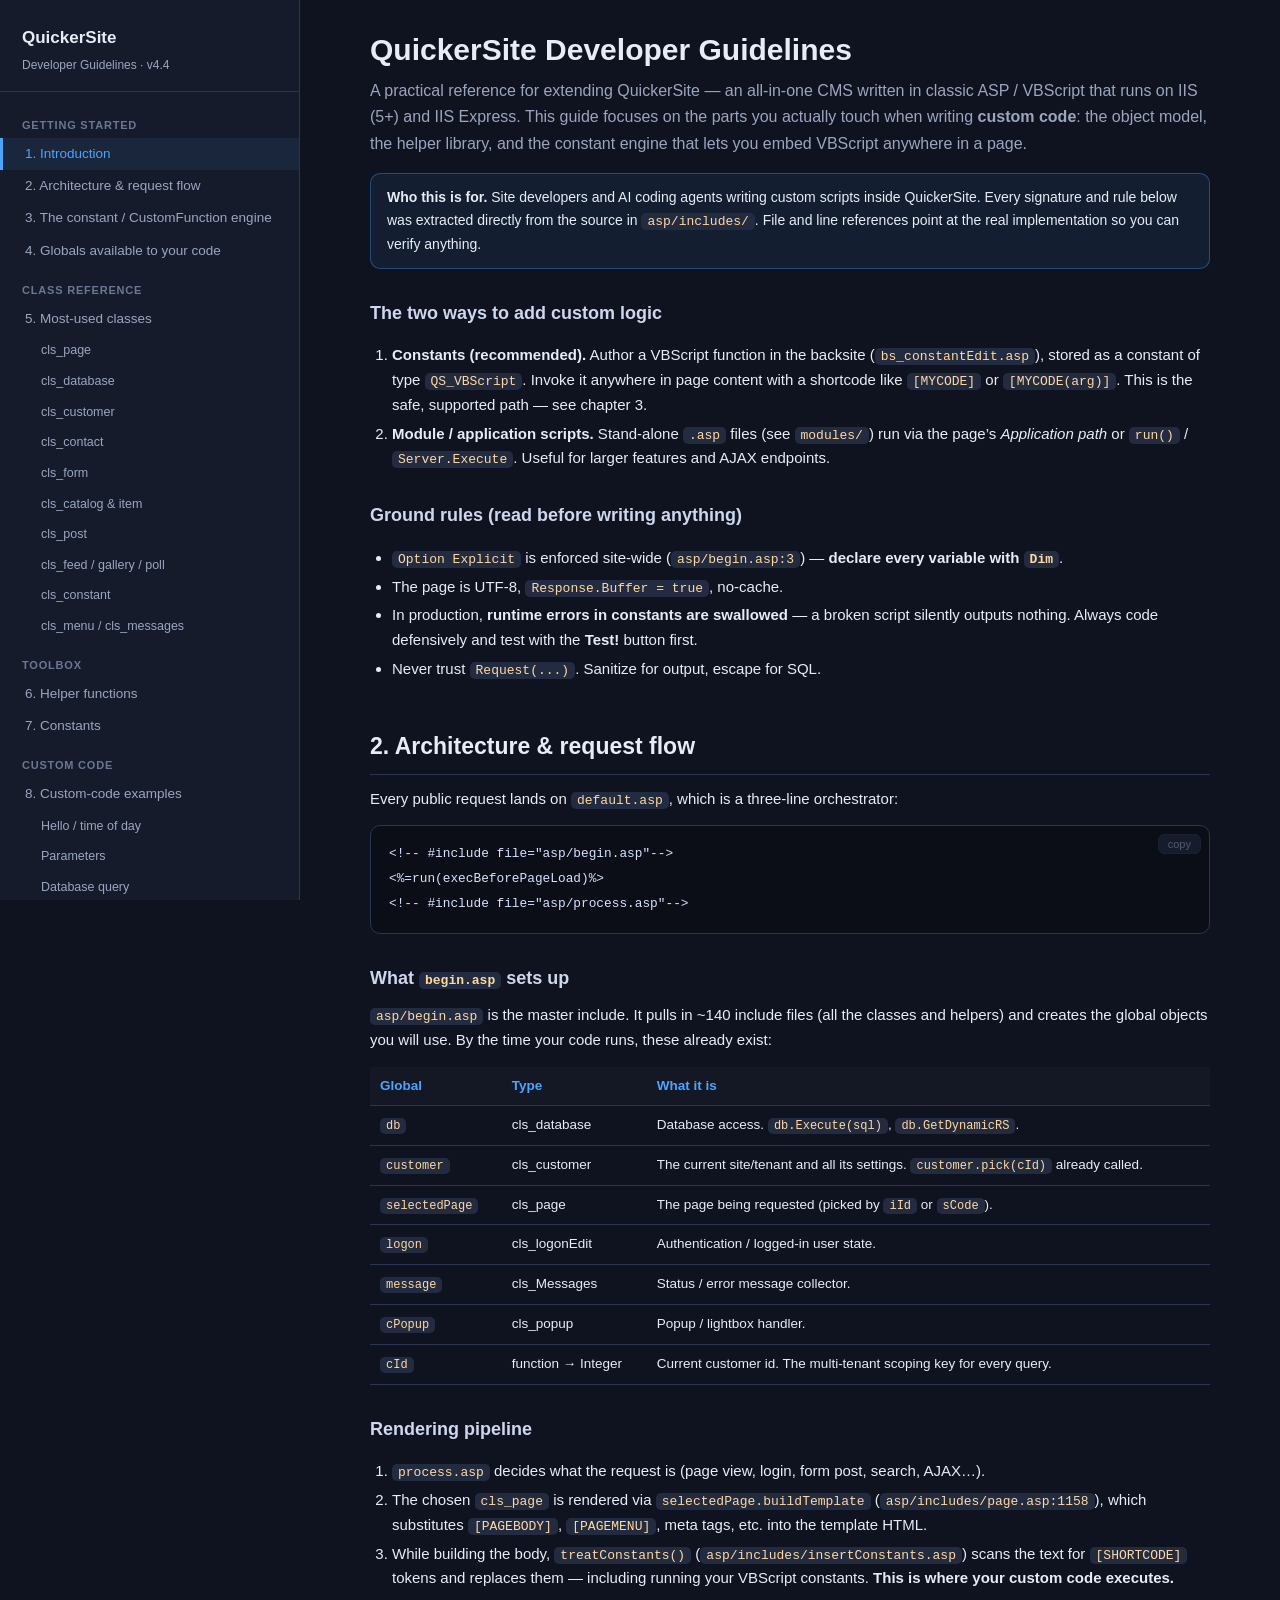
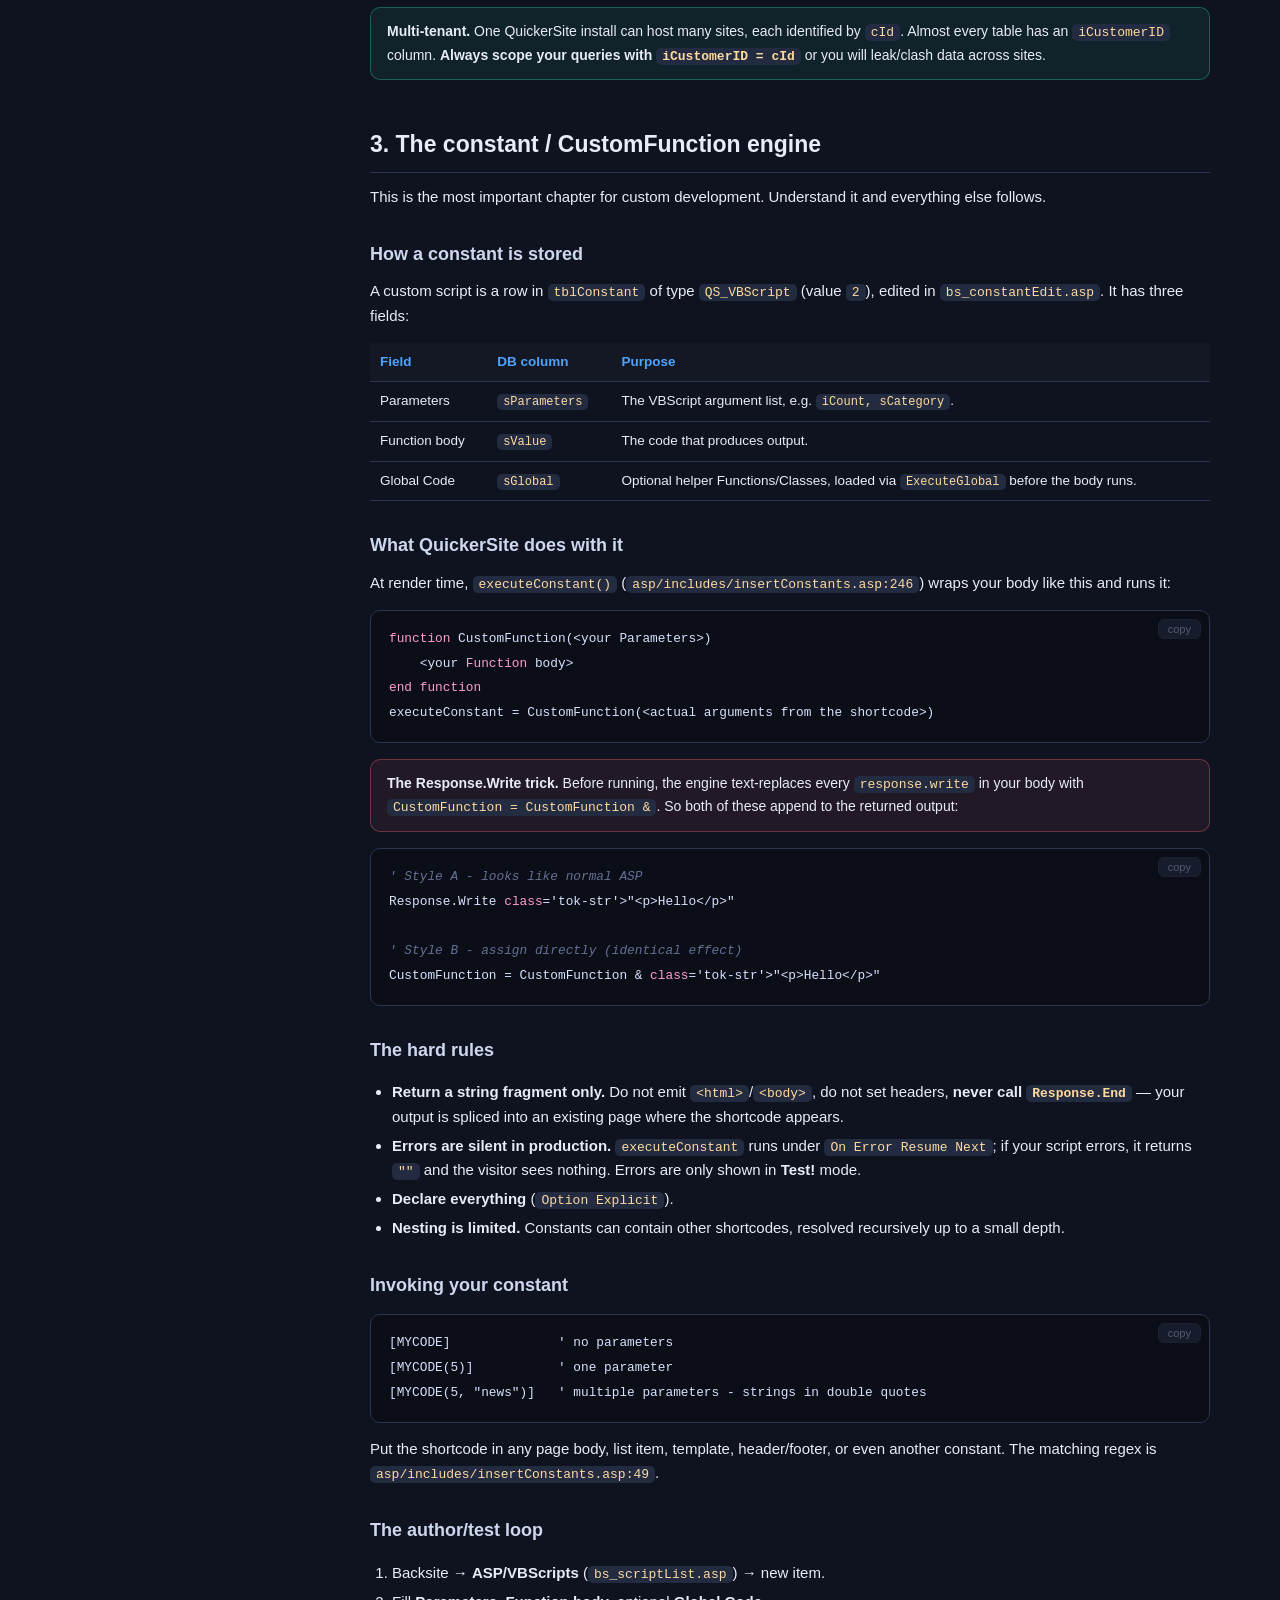
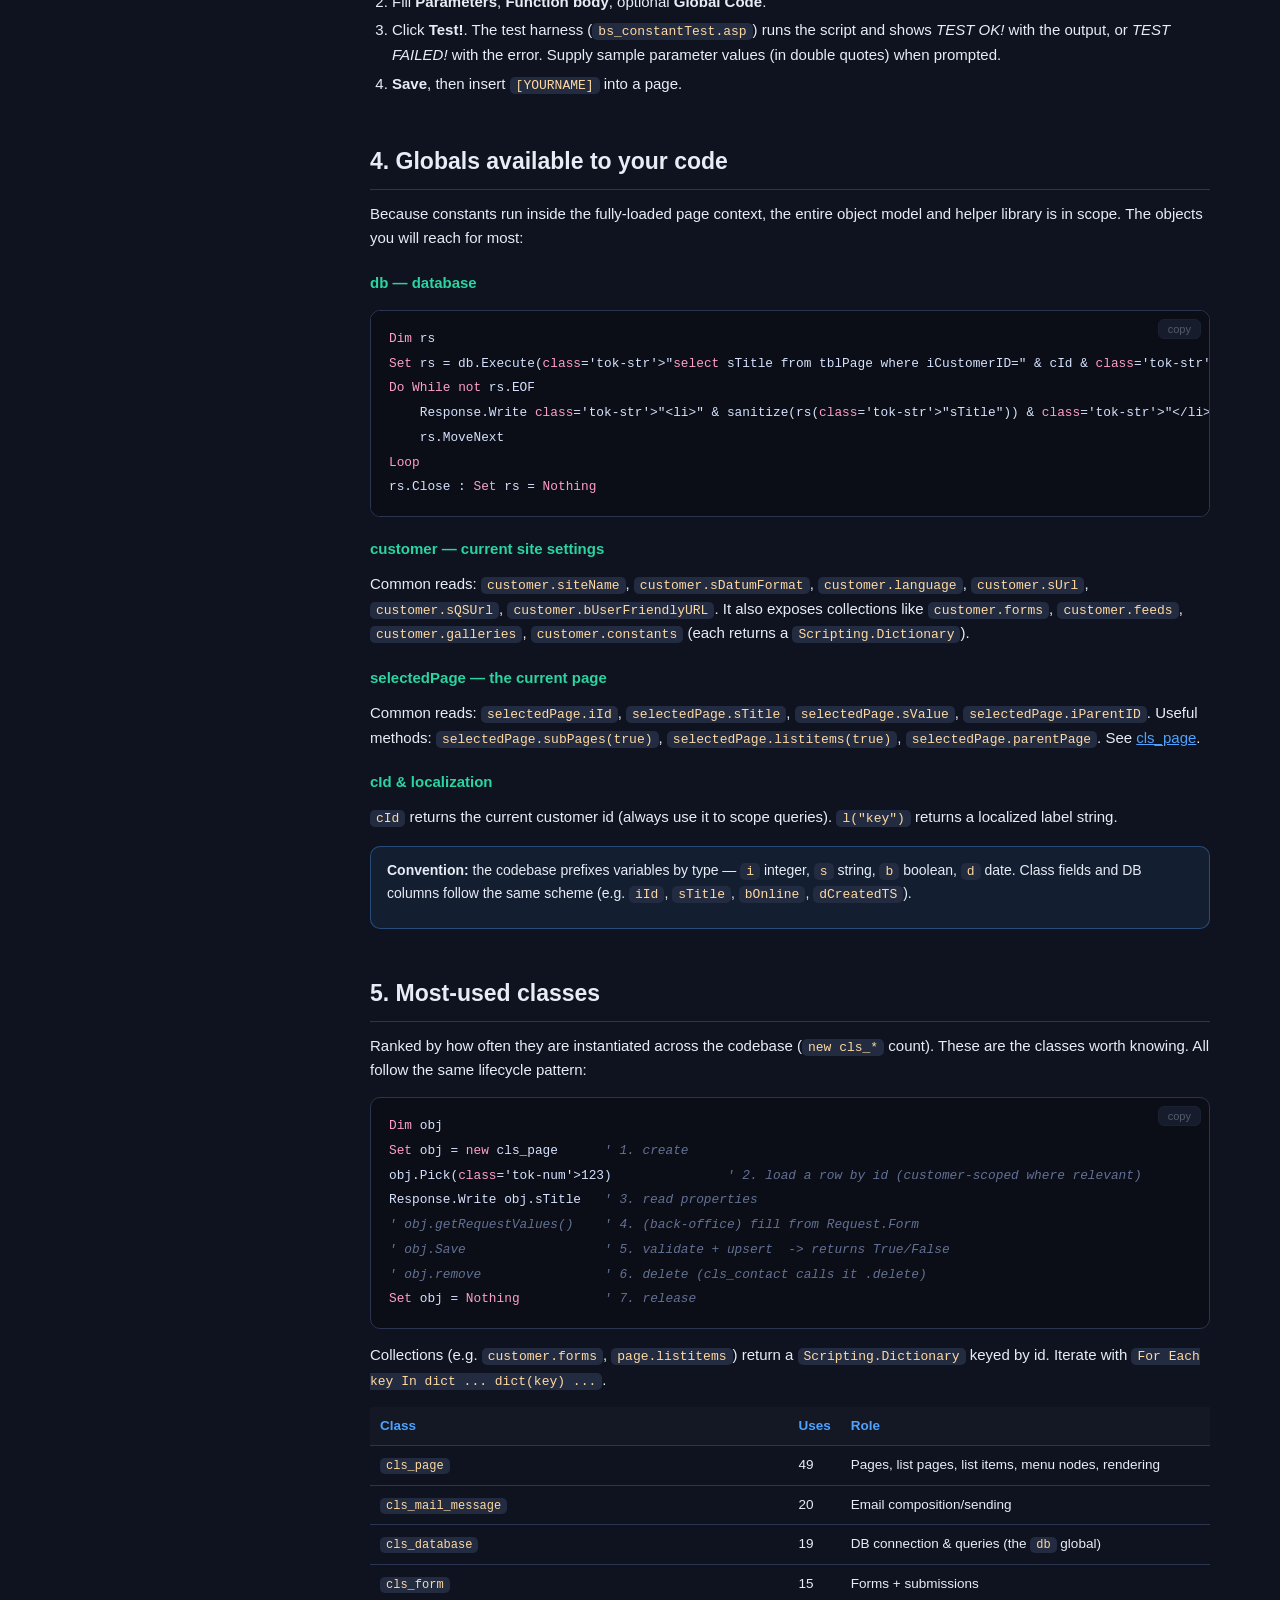
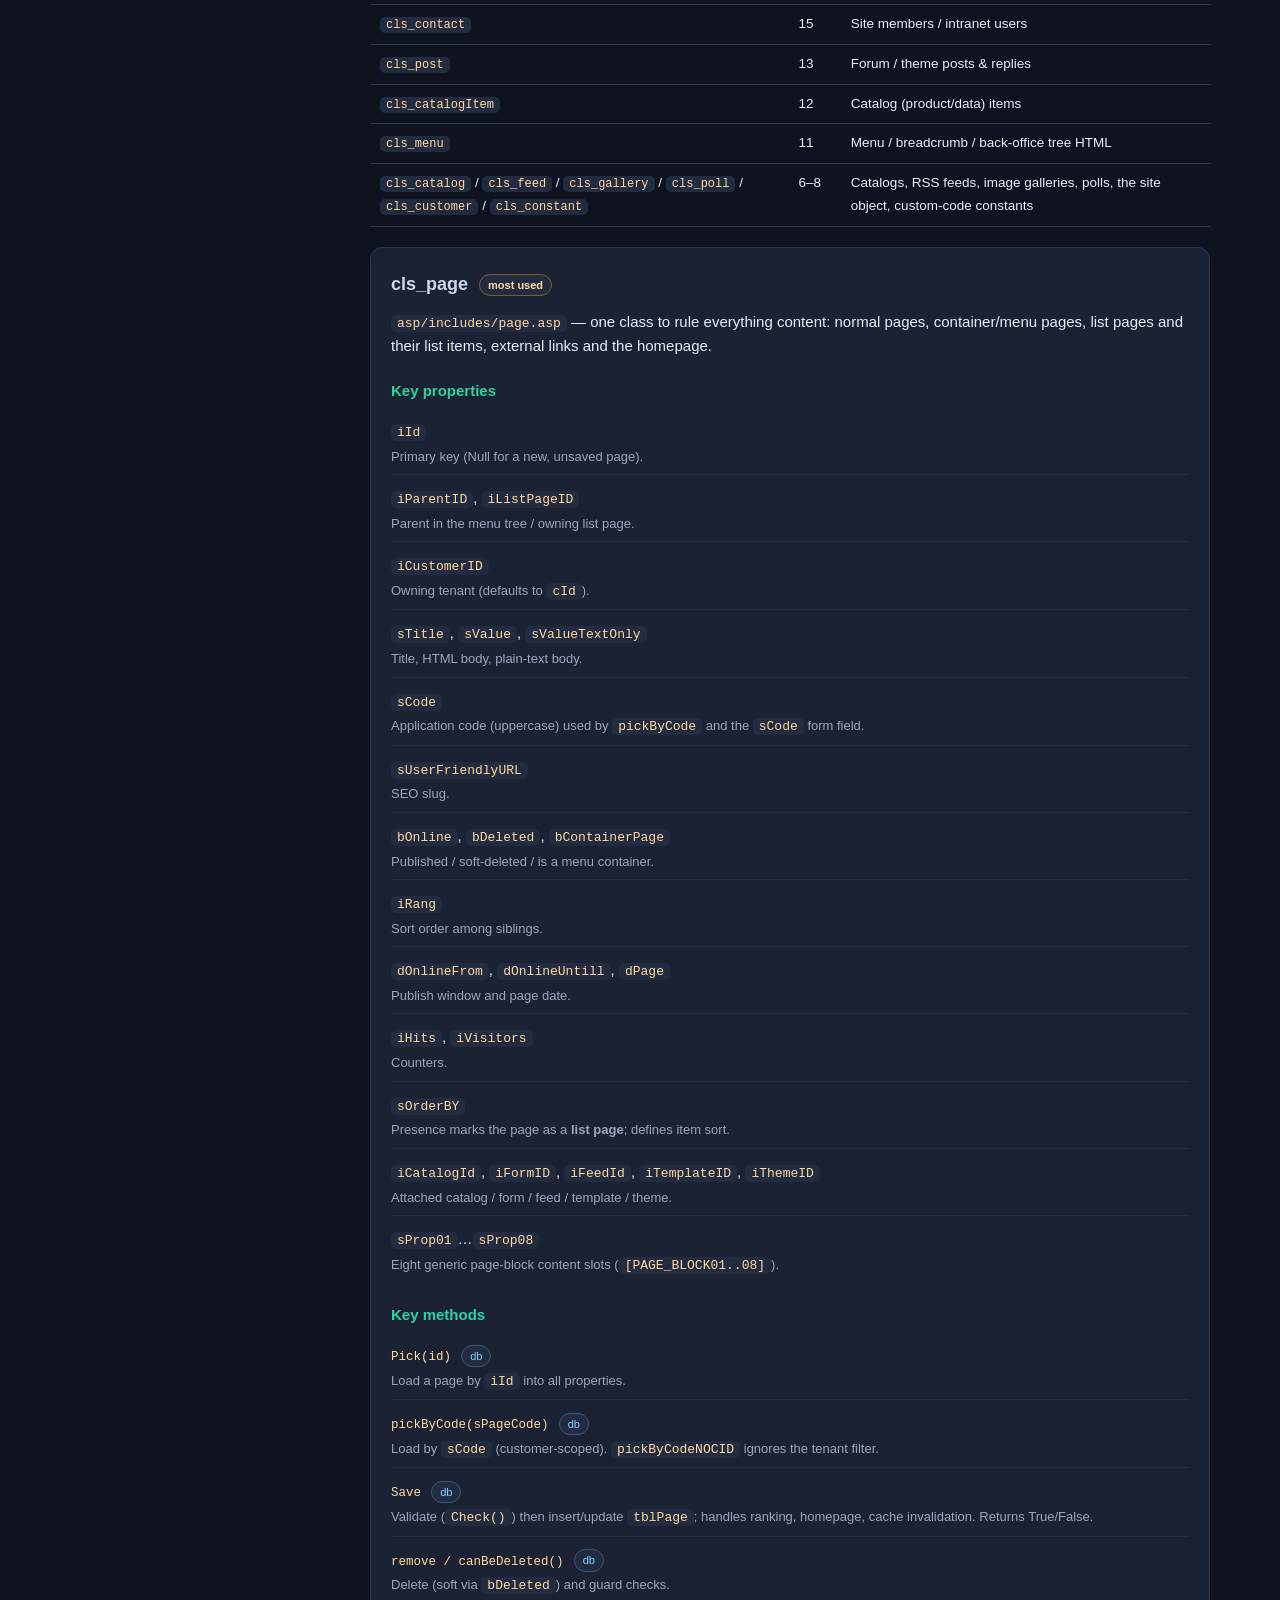
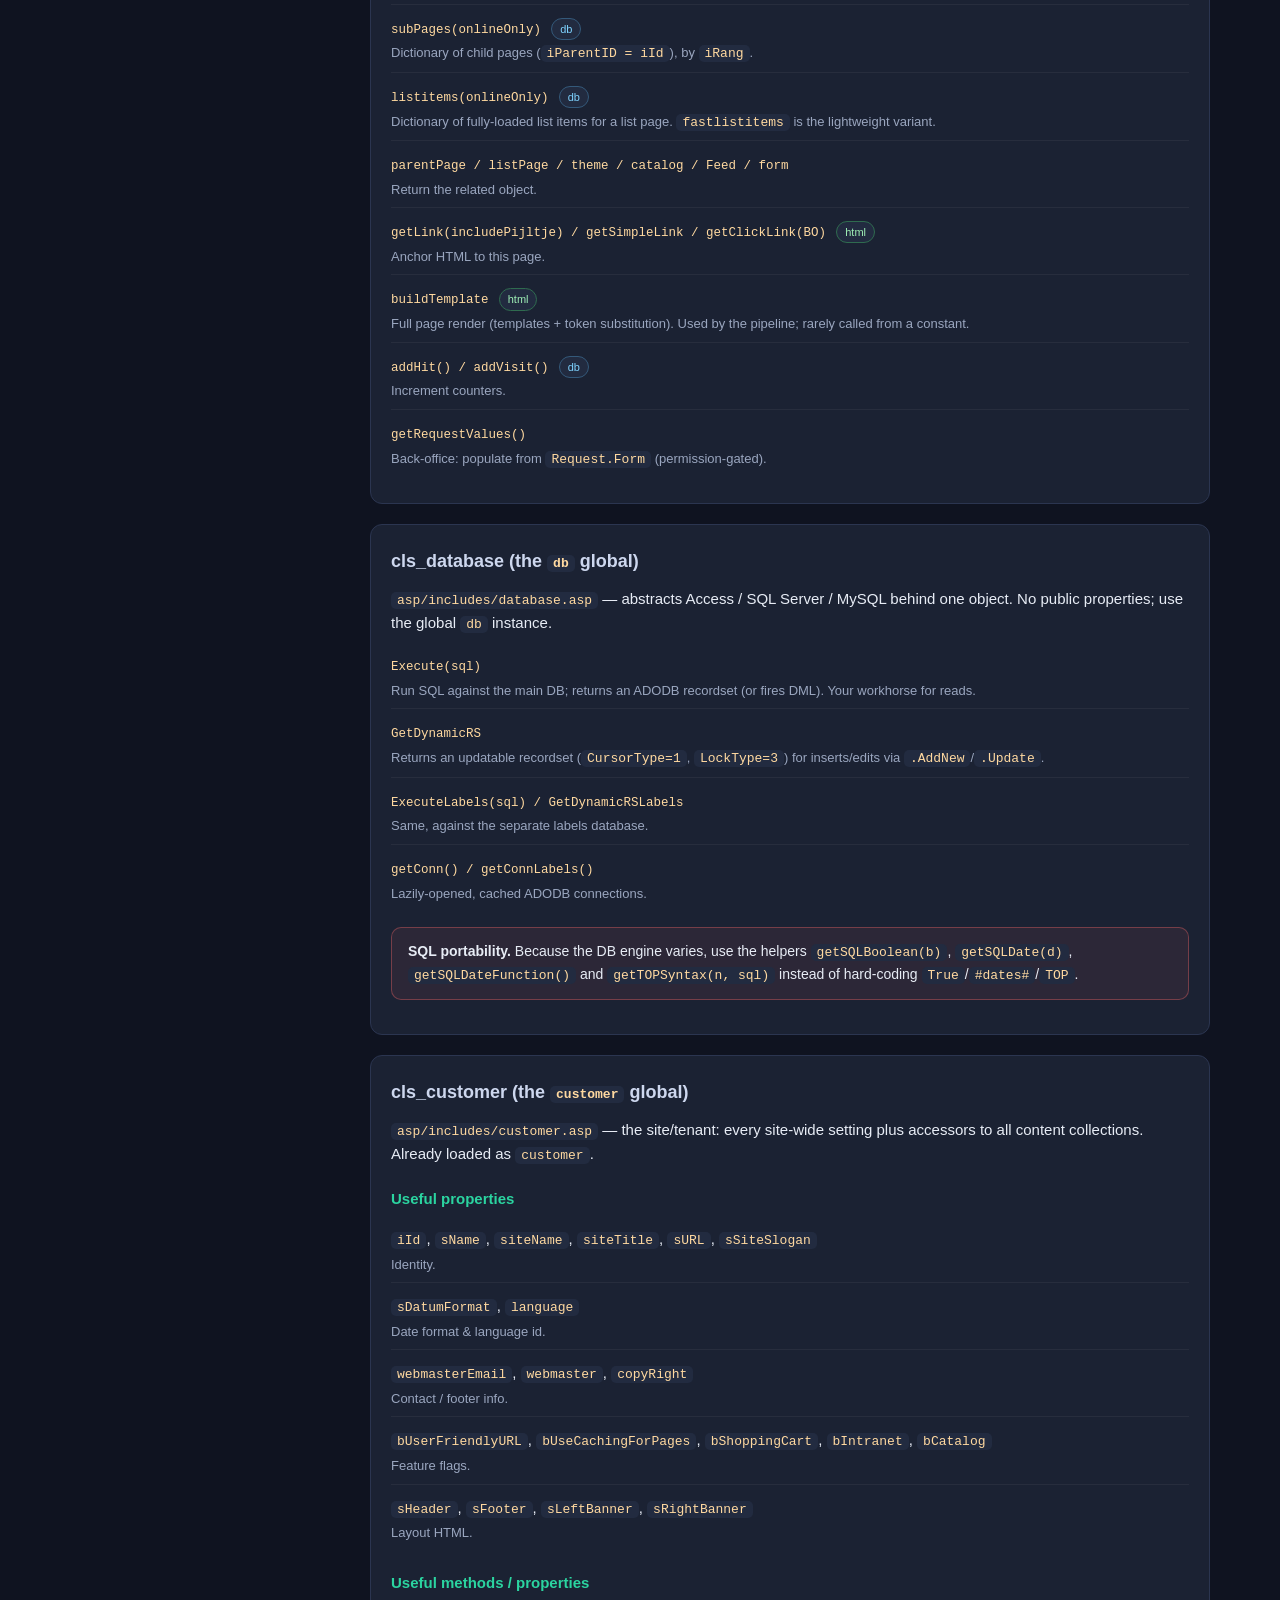
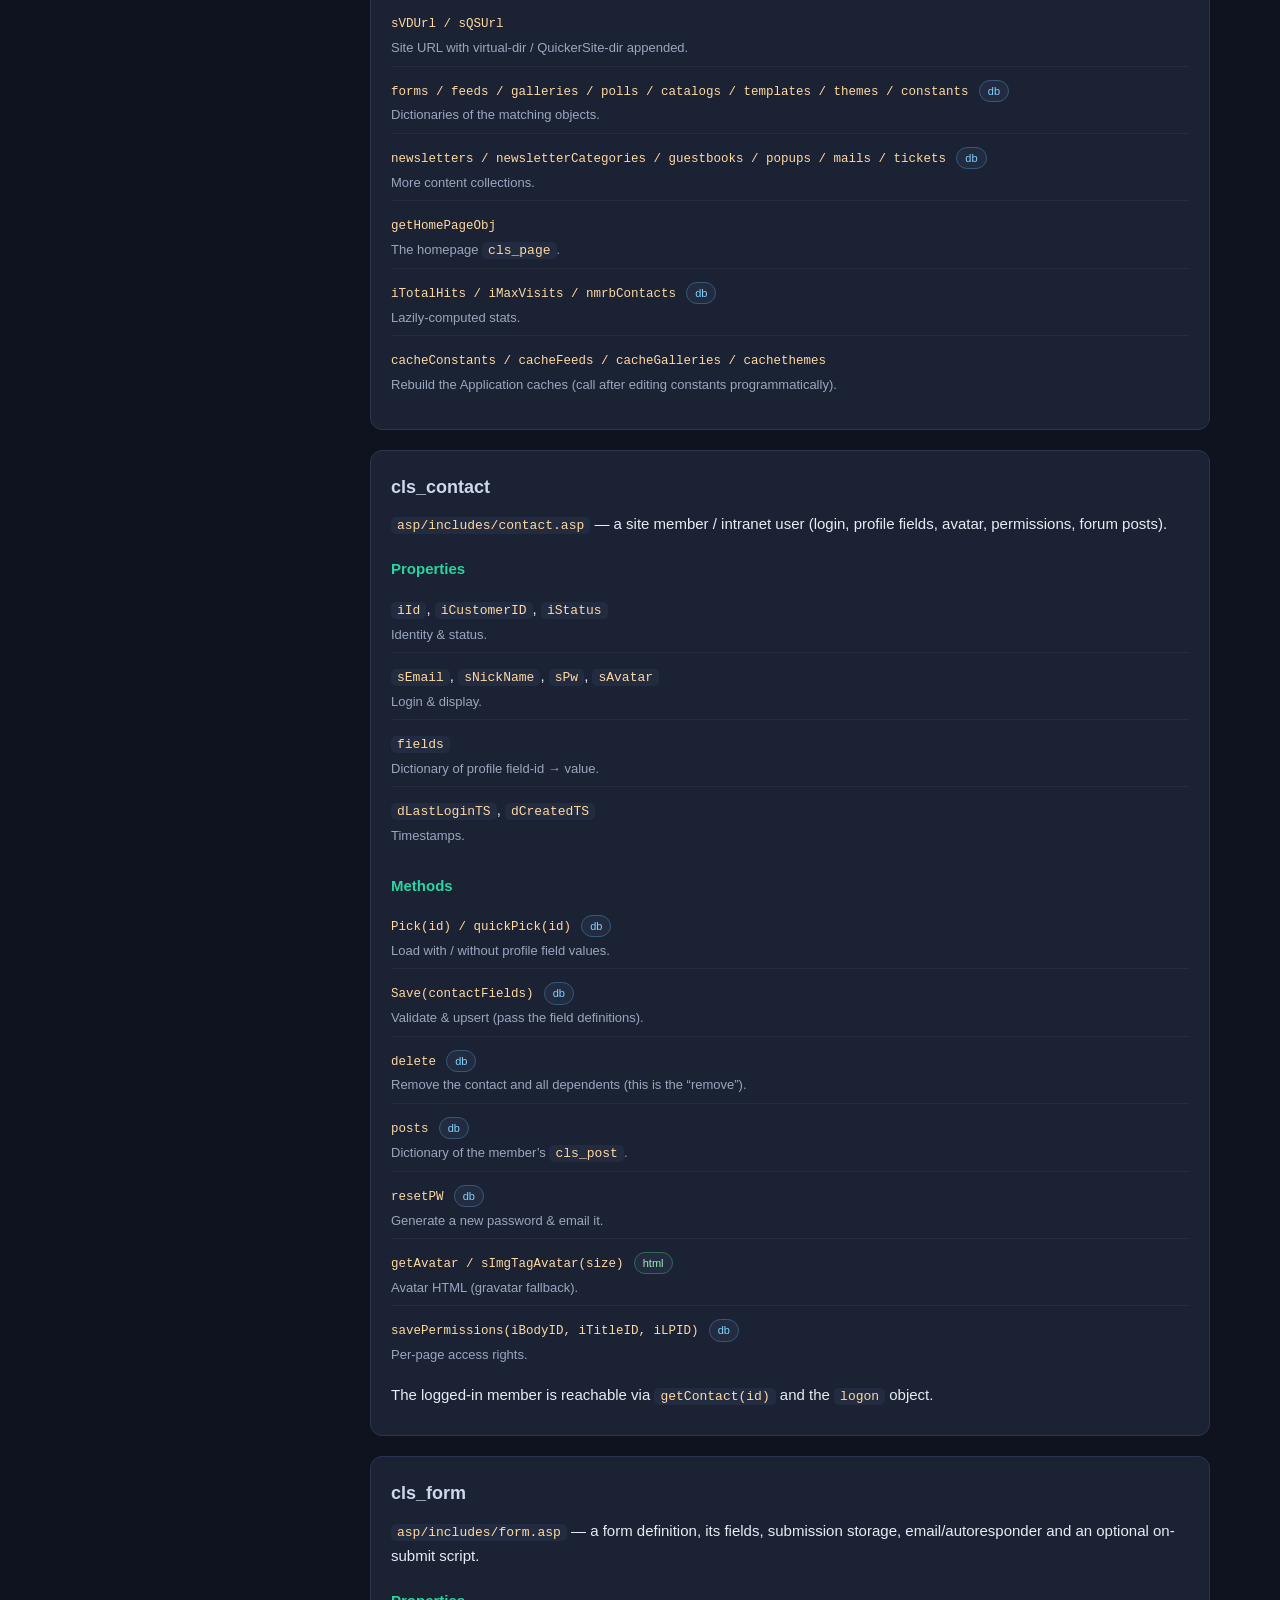
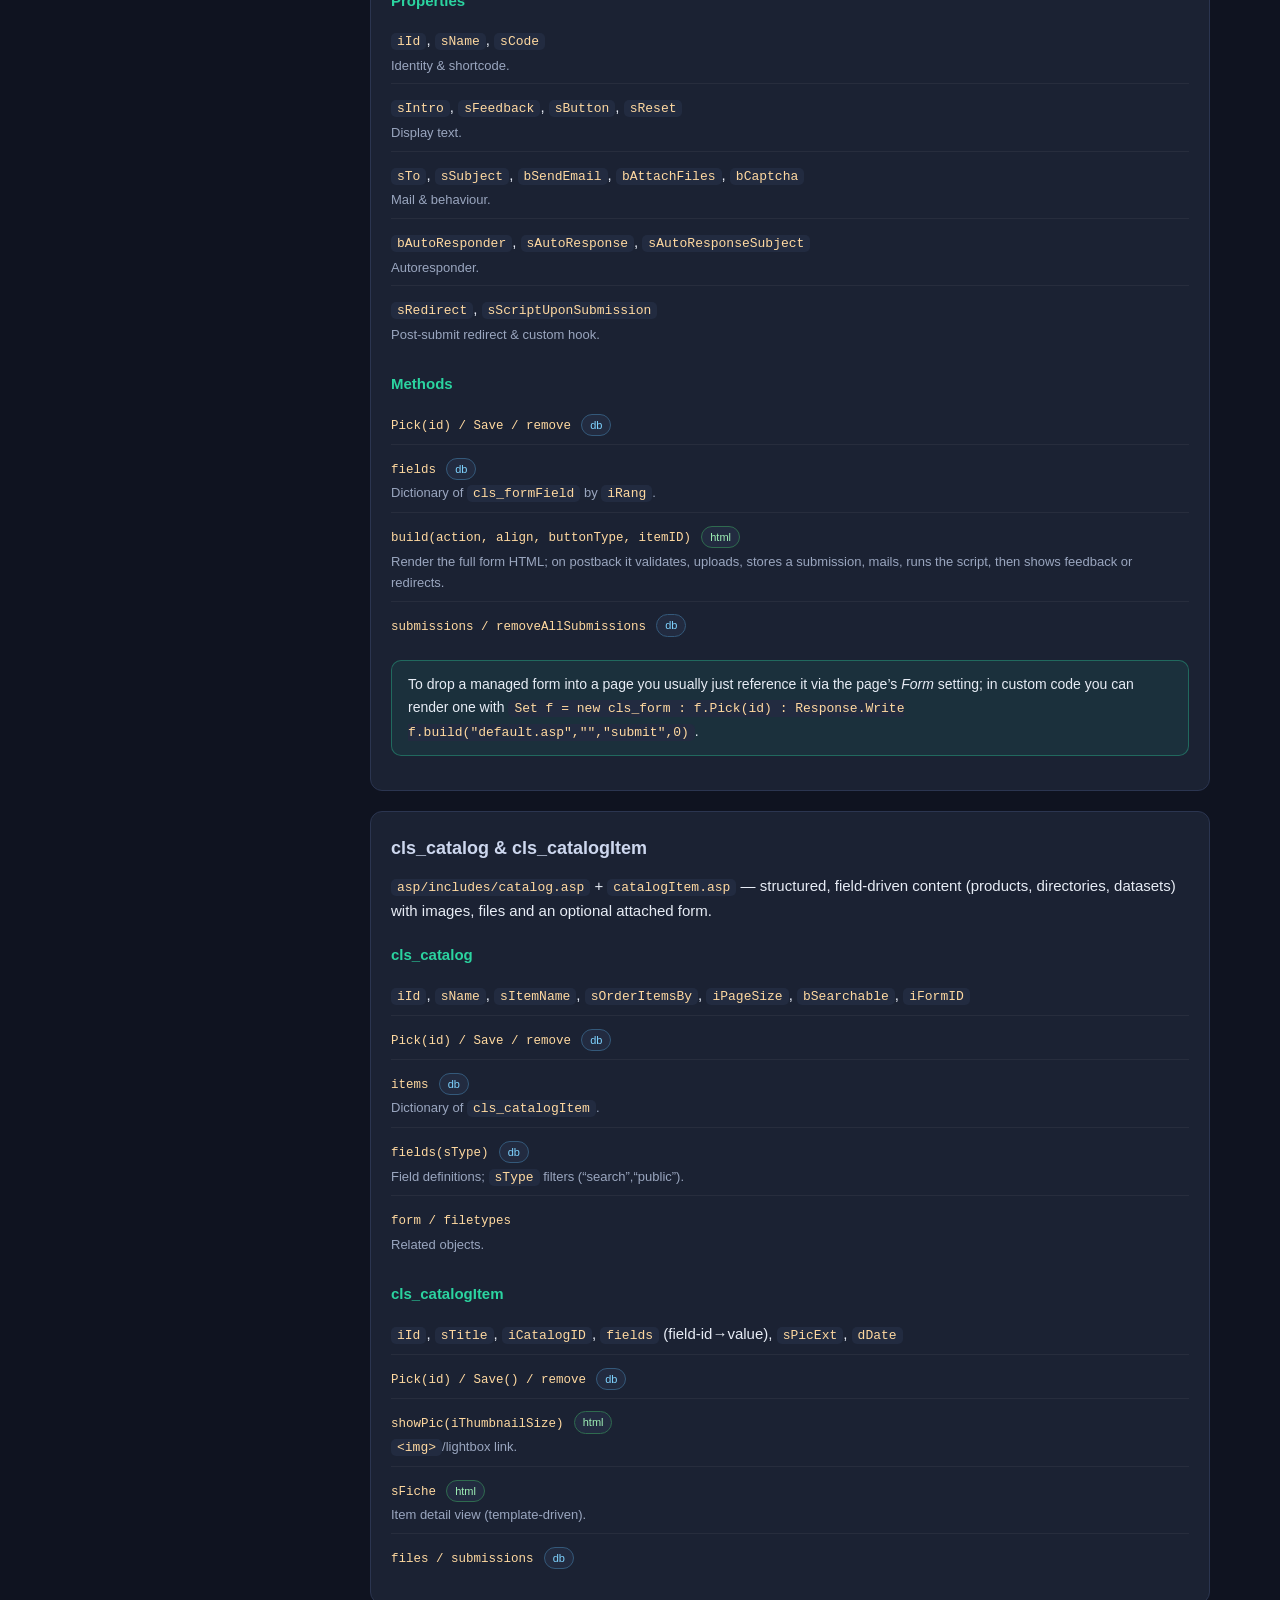
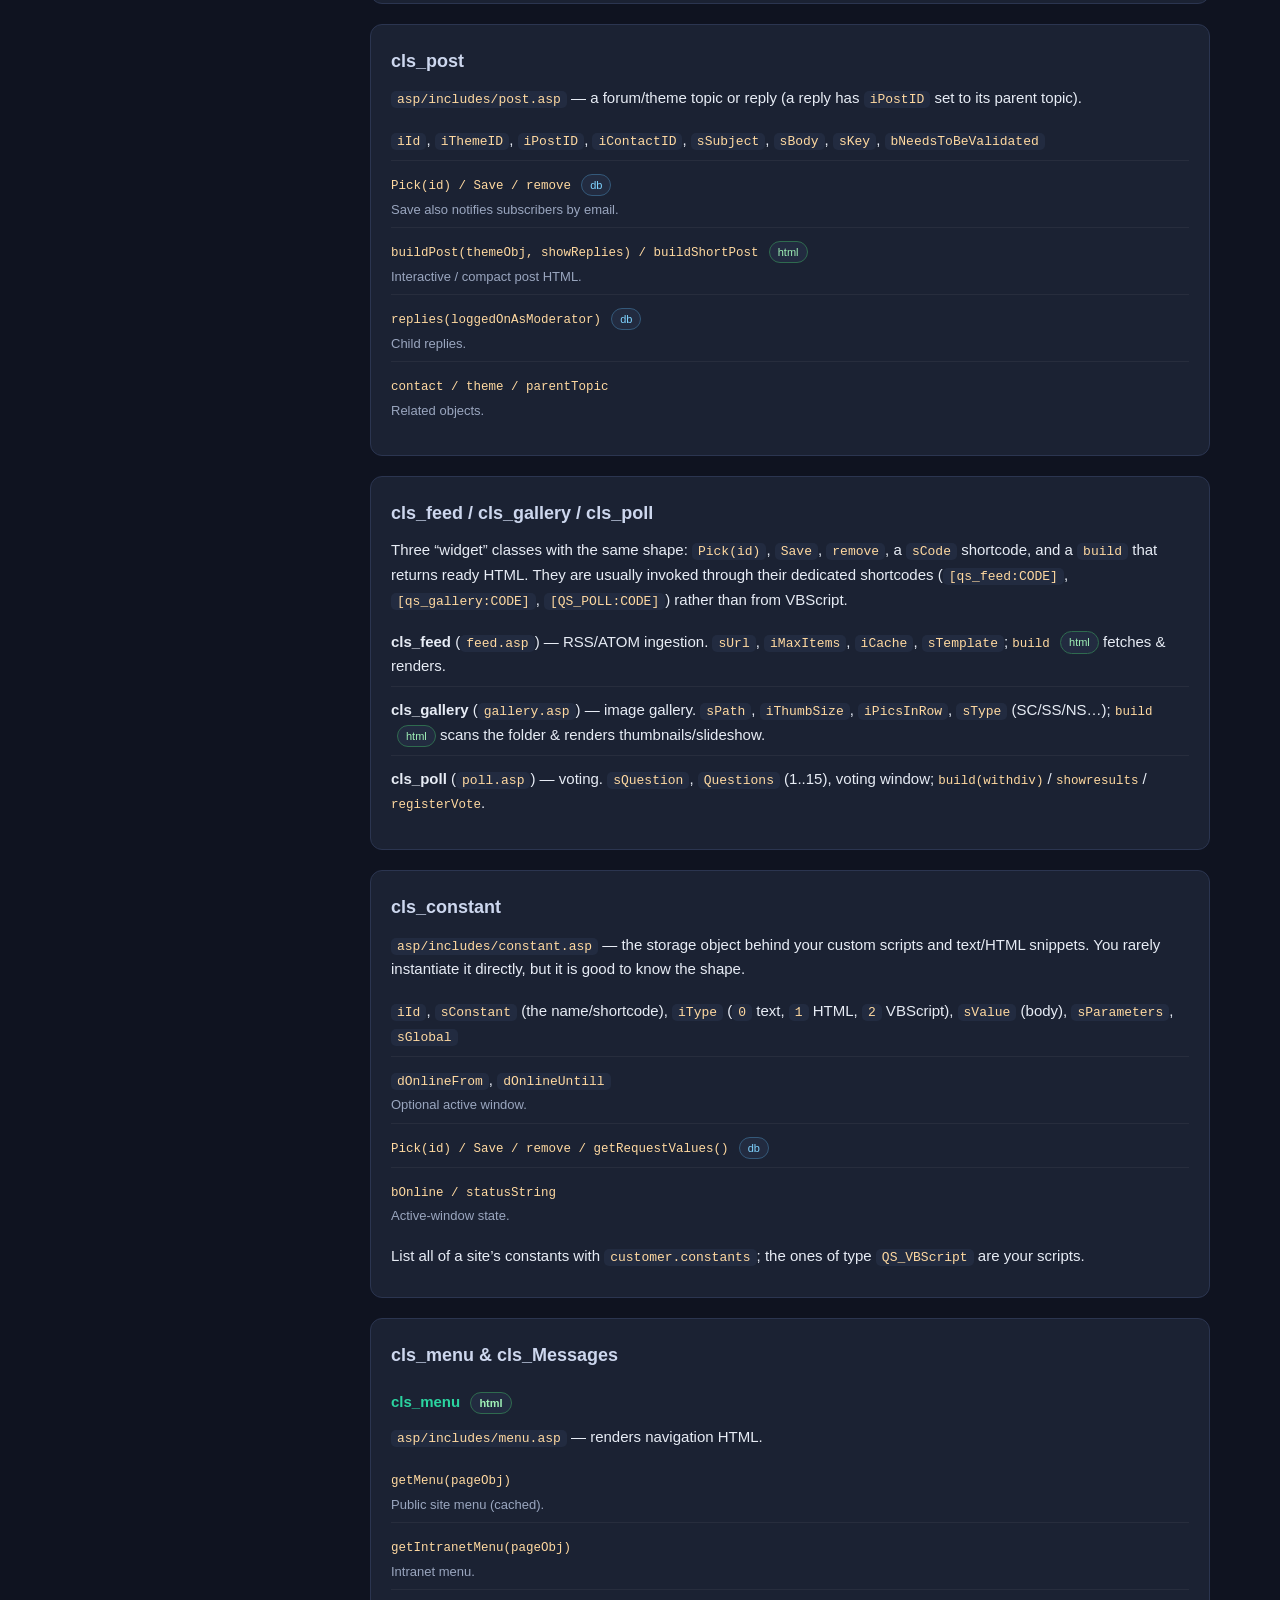
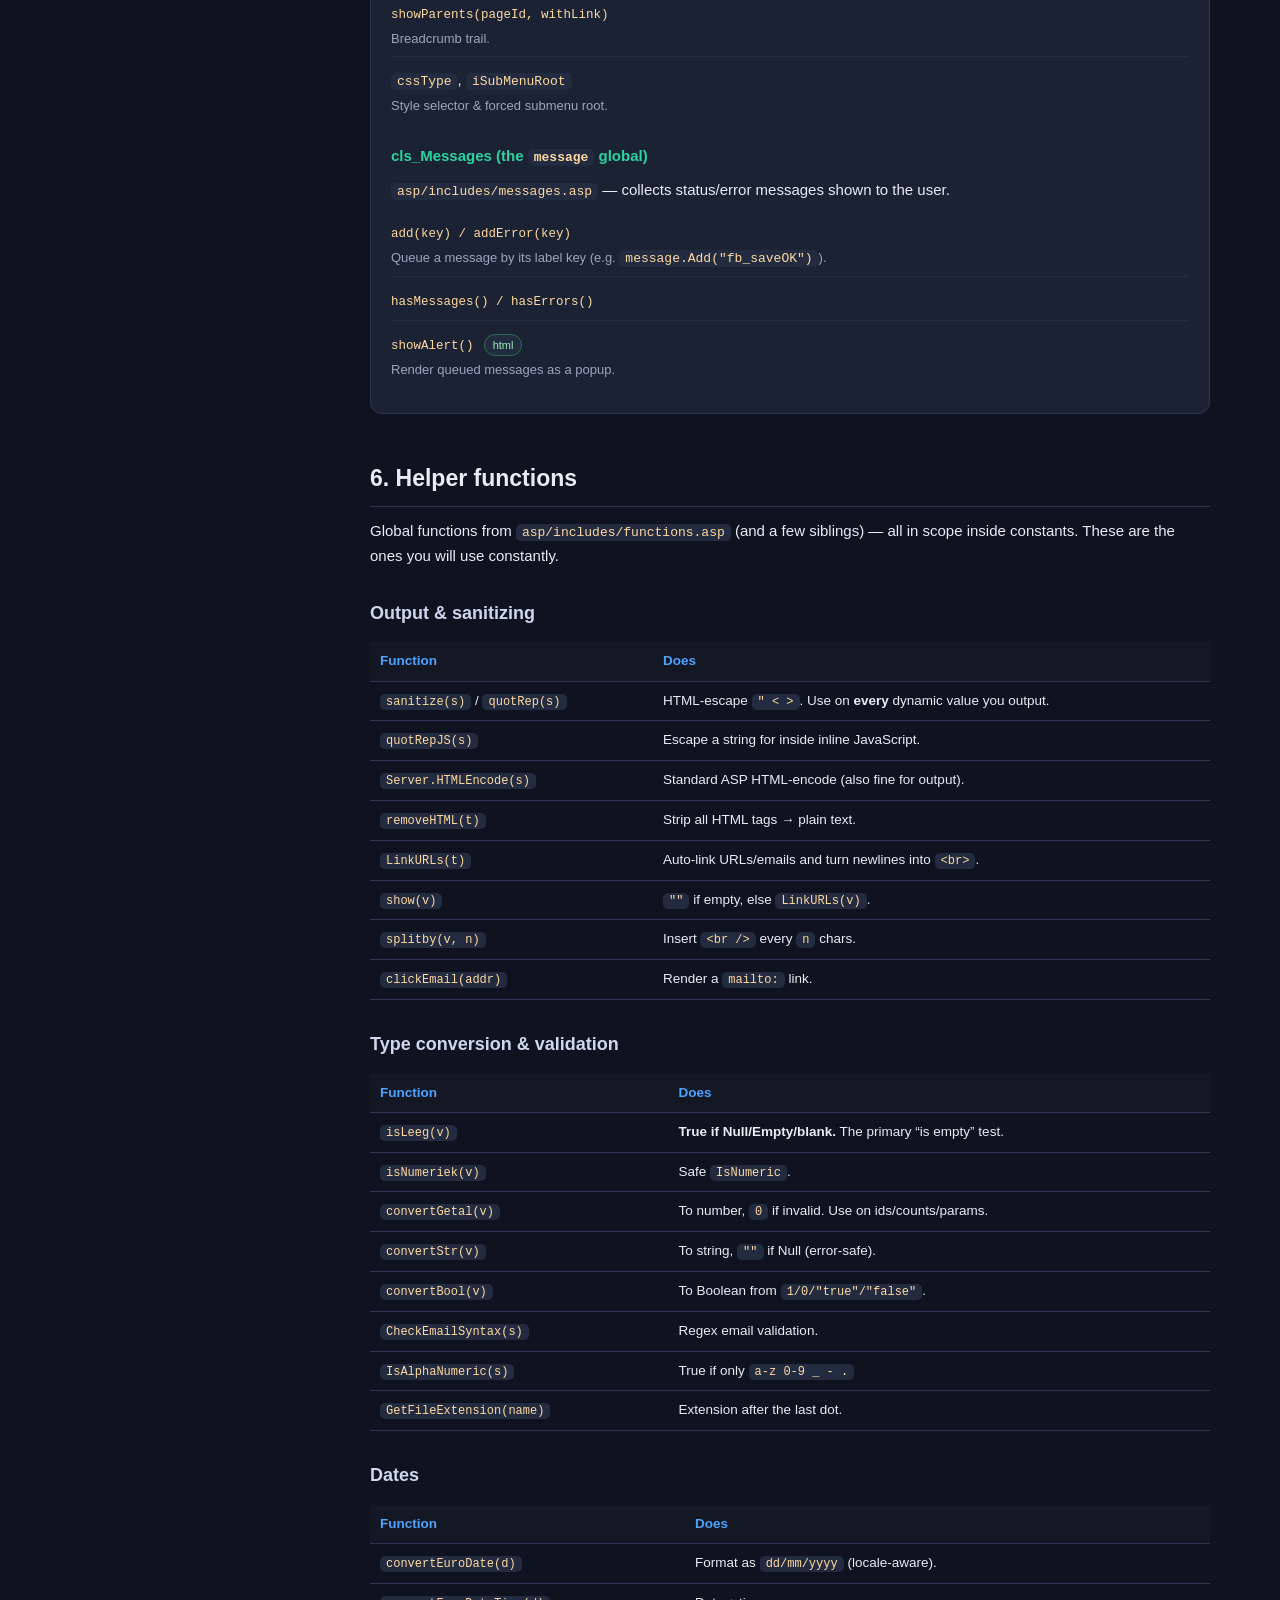
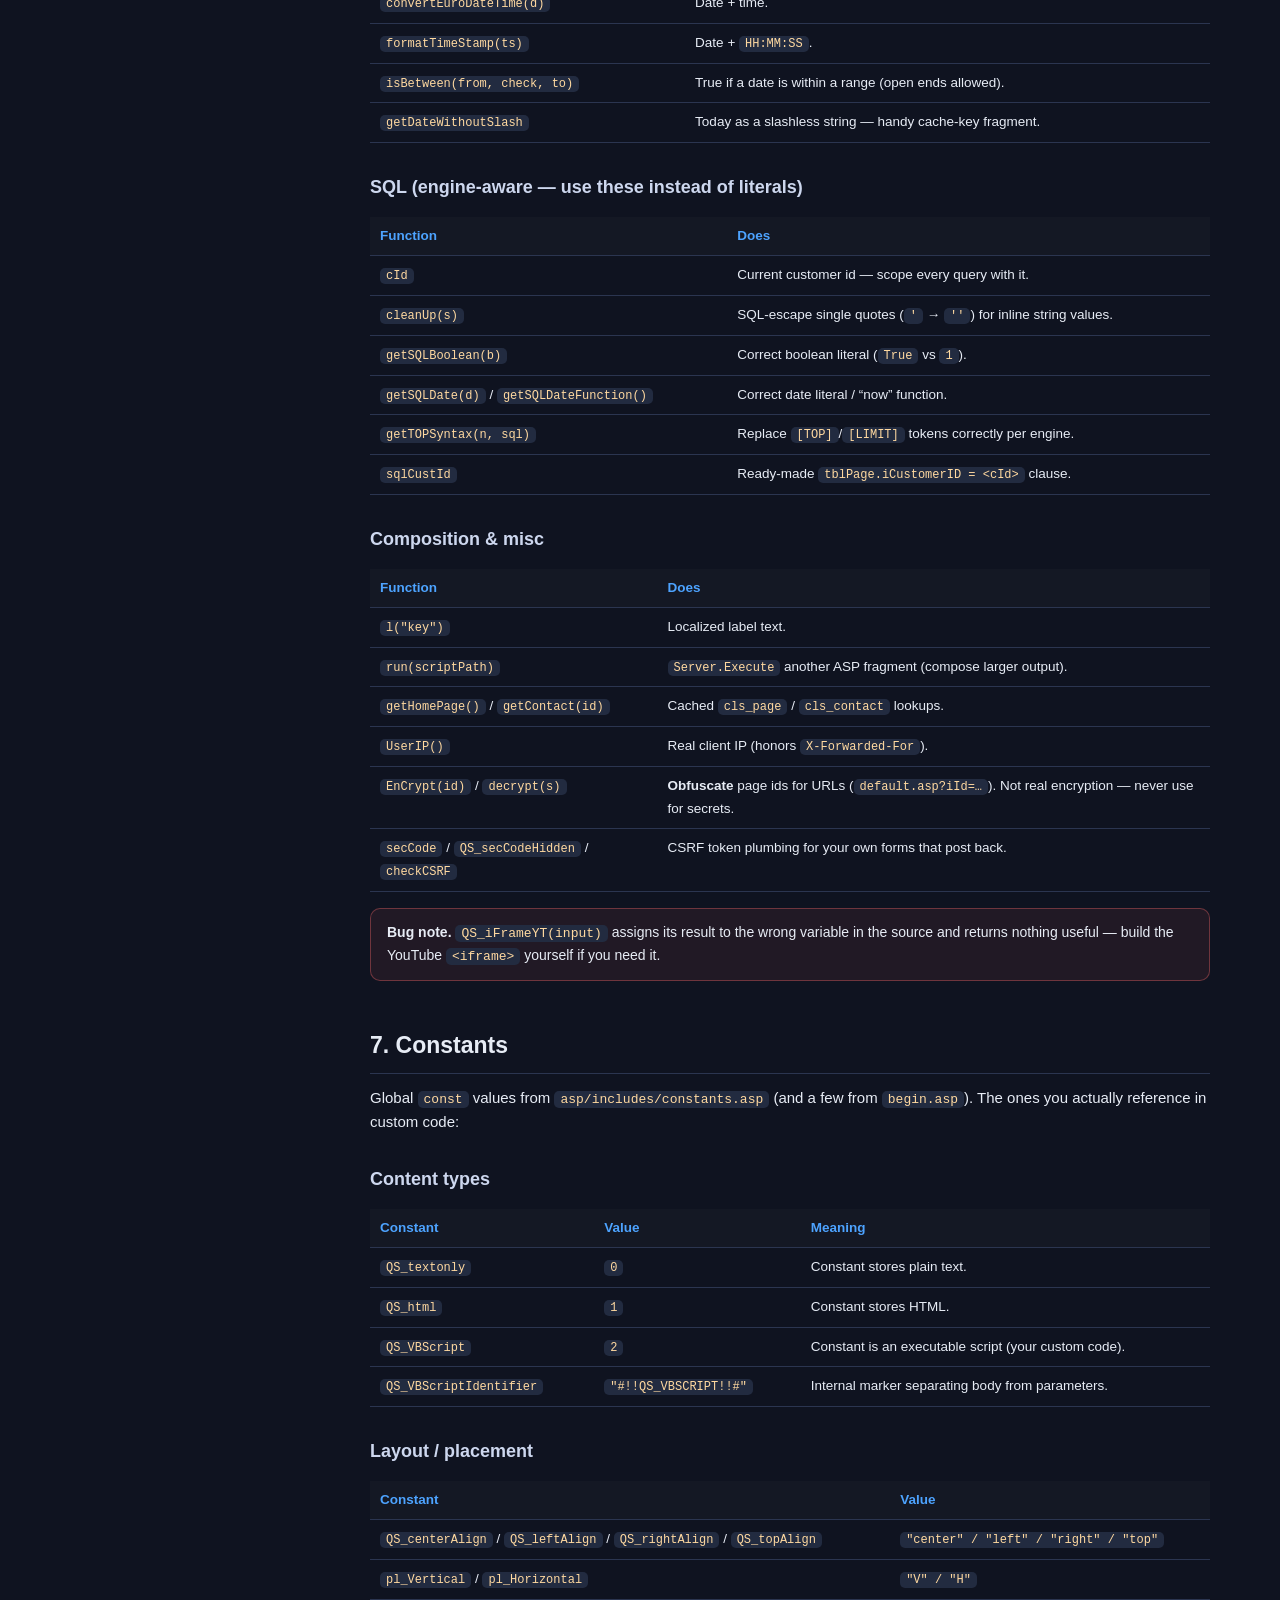
==== docs/index.html @ f2bf2ab8 "Add files via upload" ====
<!doctype html>
<html lang="en">
<head>
<meta charset="utf-8" />
<meta name="viewport" content="width=device-width, initial-scale=1" />
<title>QuickerSite Developer Guidelines</title>
<meta name="description" content="Developer guidelines for QuickerSite (ASP/VBScript CMS): core classes, helper functions, the constant/CustomFunction engine, custom-code examples, and a prompt builder." />
<link rel="stylesheet" href="styles.css" />
</head>
<body>
<div class="layout">

  <!-- ============================ SIDEBAR ============================ -->
  <aside>
    <div class="brand">
      <b>QuickerSite</b>
      <span>Developer Guidelines &middot; v4.4</span>
    </div>
    <nav class="toc">
      <div class="grp">Getting started</div>
      <a href="#intro">1. Introduction</a>
      <a href="#architecture">2. Architecture &amp; request flow</a>
      <a href="#engine">3. The constant / CustomFunction engine</a>
      <a href="#globals">4. Globals available to your code</a>

      <div class="grp">Class reference</div>
      <a href="#classes">5. Most-used classes</a>
      <a href="#cls-page" class="sub">cls_page</a>
      <a href="#cls-database" class="sub">cls_database</a>
      <a href="#cls-customer" class="sub">cls_customer</a>
      <a href="#cls-contact" class="sub">cls_contact</a>
      <a href="#cls-form" class="sub">cls_form</a>
      <a href="#cls-catalog" class="sub">cls_catalog &amp; item</a>
      <a href="#cls-post" class="sub">cls_post</a>
      <a href="#cls-feed" class="sub">cls_feed / gallery / poll</a>
      <a href="#cls-constant" class="sub">cls_constant</a>
      <a href="#cls-menu" class="sub">cls_menu / cls_messages</a>

      <div class="grp">Toolbox</div>
      <a href="#helpers">6. Helper functions</a>
      <a href="#constants">7. Constants</a>

      <div class="grp">Custom code</div>
      <a href="#examples">8. Custom-code examples</a>
      <a href="#ex-hello" class="sub">Hello / time of day</a>
      <a href="#ex-params" class="sub">Parameters</a>
      <a href="#ex-db" class="sub">Database query</a>
      <a href="#ex-page" class="sub">Page objects</a>
      <a href="#ex-auth" class="sub">Login-aware</a>
      <a href="#ex-global" class="sub">Global code helpers</a>
      <a href="#ex-form" class="sub">Custom form</a>
      <a href="#builder">9. Prompt builder</a>
    </nav>
  </aside>

  <!-- ============================ MAIN ============================ -->
  <main>
    <div class="topbar">
      <button class="menu-toggle" aria-label="Menu">&#9776;</button>
      <b>QuickerSite Developer Guidelines</b>
    </div>
    <div class="content">

<!-- ====================== 1. INTRO ====================== -->
<section id="intro">
  <h1>QuickerSite Developer Guidelines</h1>
  <p class="lead">A practical reference for extending QuickerSite &mdash; an all-in-one CMS written in
  classic ASP / VBScript that runs on IIS (5+) and IIS&nbsp;Express. This guide focuses on the parts you
  actually touch when writing <b>custom code</b>: the object model, the helper library, and the
  constant engine that lets you embed VBScript anywhere in a page.</p>

  <div class="note">
    <b>Who this is for.</b> Site developers and AI coding agents writing custom scripts inside QuickerSite.
    Every signature and rule below was extracted directly from the source in <code>asp/includes/</code>.
    File and line references point at the real implementation so you can verify anything.
  </div>

  <h3>The two ways to add custom logic</h3>
  <ol>
    <li><b>Constants (recommended).</b> Author a VBScript function in the backsite
      (<code>bs_constantEdit.asp</code>), stored as a constant of type <code>QS_VBScript</code>. Invoke it
      anywhere in page content with a shortcode like <code>[MYCODE]</code> or <code>[MYCODE(arg)]</code>.
      This is the safe, supported path &mdash; see chapter&nbsp;3.</li>
    <li><b>Module / application scripts.</b> Stand-alone <code>.asp</code> files (see <code>modules/</code>)
      run via the page&rsquo;s <em>Application path</em> or <code>run()</code> / <code>Server.Execute</code>.
      Useful for larger features and AJAX endpoints.</li>
  </ol>

  <h3>Ground rules (read before writing anything)</h3>
  <ul>
    <li><code>Option Explicit</code> is enforced site-wide (<code>asp/begin.asp:3</code>) &mdash;
      <b>declare every variable with <code>Dim</code></b>.</li>
    <li>The page is UTF-8, <code>Response.Buffer = true</code>, no-cache.</li>
    <li>In production, <b>runtime errors in constants are swallowed</b> &mdash; a broken script silently
      outputs nothing. Always code defensively and test with the <b>Test!</b> button first.</li>
    <li>Never trust <code>Request(...)</code>. Sanitize for output, escape for SQL.</li>
  </ul>
</section>

<!-- ====================== 2. ARCHITECTURE ====================== -->
<section id="architecture">
  <h2>2. Architecture &amp; request flow <a class="anchor" href="#architecture">#</a></h2>
  <p>Every public request lands on <code>default.asp</code>, which is a three-line orchestrator:</p>
  <pre><code data-lang="none">&lt;!-- #include file="asp/begin.asp"--&gt;
&lt;%=run(execBeforePageLoad)%&gt;
&lt;!-- #include file="asp/process.asp"--&gt;</code></pre>

  <h3>What <code>begin.asp</code> sets up</h3>
  <p><code>asp/begin.asp</code> is the master include. It pulls in ~140 include files (all the classes and
  helpers) and creates the global objects you will use. By the time your code runs, these already exist:</p>
  <table>
    <thead><tr><th>Global</th><th>Type</th><th>What it is</th></tr></thead>
    <tbody>
      <tr><td><code>db</code></td><td>cls_database</td><td>Database access. <code>db.Execute(sql)</code>, <code>db.GetDynamicRS</code>.</td></tr>
      <tr><td><code>customer</code></td><td>cls_customer</td><td>The current site/tenant and all its settings. <code>customer.pick(cId)</code> already called.</td></tr>
      <tr><td><code>selectedPage</code></td><td>cls_page</td><td>The page being requested (picked by <code>iId</code> or <code>sCode</code>).</td></tr>
      <tr><td><code>logon</code></td><td>cls_logonEdit</td><td>Authentication / logged-in user state.</td></tr>
      <tr><td><code>message</code></td><td>cls_Messages</td><td>Status / error message collector.</td></tr>
      <tr><td><code>cPopup</code></td><td>cls_popup</td><td>Popup / lightbox handler.</td></tr>
      <tr><td><code>cId</code></td><td>function&nbsp;&rarr;&nbsp;Integer</td><td>Current customer id. The multi-tenant scoping key for every query.</td></tr>
    </tbody>
  </table>

  <h3>Rendering pipeline</h3>
  <ol>
    <li><code>process.asp</code> decides what the request is (page view, login, form post, search, AJAX&hellip;).</li>
    <li>The chosen <code>cls_page</code> is rendered via <code>selectedPage.buildTemplate</code>
      (<code>asp/includes/page.asp:1158</code>), which substitutes <code>[PAGEBODY]</code>, <code>[PAGEMENU]</code>,
      meta tags, etc. into the template HTML.</li>
    <li>While building the body, <code>treatConstants()</code> (<code>asp/includes/insertConstants.asp</code>)
      scans the text for <code>[SHORTCODE]</code> tokens and replaces them &mdash; including running your
      VBScript constants. <b>This is where your custom code executes.</b></li>
  </ol>

  <div class="tip">
    <b>Multi-tenant.</b> One QuickerSite install can host many sites, each identified by <code>cId</code>.
    Almost every table has an <code>iCustomerID</code> column. <b>Always scope your queries with
    <code>iCustomerID = cId</code></b> or you will leak/clash data across sites.
  </div>
</section>

<!-- ====================== 3. ENGINE ====================== -->
<section id="engine">
  <h2>3. The constant / CustomFunction engine <a class="anchor" href="#engine">#</a></h2>
  <p>This is the most important chapter for custom development. Understand it and everything else follows.</p>

  <h3>How a constant is stored</h3>
  <p>A custom script is a row in <code>tblConstant</code> of type <code>QS_VBScript</code> (value&nbsp;<code>2</code>),
  edited in <code>bs_constantEdit.asp</code>. It has three fields:</p>
  <table>
    <thead><tr><th>Field</th><th>DB column</th><th>Purpose</th></tr></thead>
    <tbody>
      <tr><td>Parameters</td><td><code>sParameters</code></td><td>The VBScript argument list, e.g. <code>iCount, sCategory</code>.</td></tr>
      <tr><td>Function body</td><td><code>sValue</code></td><td>The code that produces output.</td></tr>
      <tr><td>Global Code</td><td><code>sGlobal</code></td><td>Optional helper Functions/Classes, loaded via <code>ExecuteGlobal</code> before the body runs.</td></tr>
    </tbody>
  </table>

  <h3>What QuickerSite does with it</h3>
  <p>At render time, <code>executeConstant()</code> (<code>asp/includes/insertConstants.asp:246</code>) wraps your
  body like this and runs it:</p>
  <pre><code data-lang="vbs">function CustomFunction(&lt;your Parameters&gt;)
    &lt;your Function body&gt;
end function
executeConstant = CustomFunction(&lt;actual arguments from the shortcode&gt;)</code></pre>

  <div class="warn">
    <b>The Response.Write trick.</b> Before running, the engine text-replaces every
    <code>response.write</code> in your body with <code>CustomFunction = CustomFunction &amp;</code>.
    So both of these append to the returned output:
  </div>
  <pre><code data-lang="vbs">' Style A - looks like normal ASP
Response.Write "&lt;p&gt;Hello&lt;/p&gt;"

' Style B - assign directly (identical effect)
CustomFunction = CustomFunction &amp; "&lt;p&gt;Hello&lt;/p&gt;"</code></pre>

  <h3>The hard rules</h3>
  <ul>
    <li><b>Return a string fragment only.</b> Do not emit <code>&lt;html&gt;</code>/<code>&lt;body&gt;</code>,
      do not set headers, <b>never call <code>Response.End</code></b> &mdash; your output is spliced into an
      existing page where the shortcode appears.</li>
    <li><b>Errors are silent in production.</b> <code>executeConstant</code> runs under
      <code>On Error Resume Next</code>; if your script errors, it returns <code>""</code> and the visitor
      sees nothing. Errors are only shown in <b>Test!</b> mode.</li>
    <li><b>Declare everything</b> (<code>Option Explicit</code>).</li>
    <li><b>Nesting is limited.</b> Constants can contain other shortcodes, resolved recursively up to a small depth.</li>
  </ul>

  <h3>Invoking your constant</h3>
  <pre><code data-lang="none">[MYCODE]              ' no parameters
[MYCODE(5)]           ' one parameter
[MYCODE(5, "news")]   ' multiple parameters - strings in double quotes</code></pre>
  <p>Put the shortcode in any page body, list item, template, header/footer, or even another constant.
  The matching regex is <code>asp/includes/insertConstants.asp:49</code>.</p>

  <h3>The author/test loop</h3>
  <ol>
    <li>Backsite &rarr; <b>ASP/VBScripts</b> (<code>bs_scriptList.asp</code>) &rarr; new item.</li>
    <li>Fill <b>Parameters</b>, <b>Function body</b>, optional <b>Global Code</b>.</li>
    <li>Click <b>Test!</b>. The test harness (<code>bs_constantTest.asp</code>) runs the script and shows
      <em>TEST OK!</em> with the output, or <em>TEST FAILED!</em> with the error. Supply sample parameter
      values (in double quotes) when prompted.</li>
    <li><b>Save</b>, then insert <code>[YOURNAME]</code> into a page.</li>
  </ol>
</section>

<!-- ====================== 4. GLOBALS ====================== -->
<section id="globals">
  <h2>4. Globals available to your code <a class="anchor" href="#globals">#</a></h2>
  <p>Because constants run inside the fully-loaded page context, the entire object model and helper library
  is in scope. The objects you will reach for most:</p>

  <h4>db &mdash; database</h4>
  <pre><code data-lang="vbs">Dim rs
Set rs = db.Execute("select sTitle from tblPage where iCustomerID=" &amp; cId &amp; " and bOnline=" &amp; getSQLBoolean(true))
Do While not rs.EOF
    Response.Write "&lt;li&gt;" &amp; sanitize(rs("sTitle")) &amp; "&lt;/li&gt;"
    rs.MoveNext
Loop
rs.Close : Set rs = Nothing</code></pre>

  <h4>customer &mdash; current site settings</h4>
  <p>Common reads: <code>customer.siteName</code>, <code>customer.sDatumFormat</code>,
  <code>customer.language</code>, <code>customer.sUrl</code>, <code>customer.sQSUrl</code>,
  <code>customer.bUserFriendlyURL</code>. It also exposes collections like
  <code>customer.forms</code>, <code>customer.feeds</code>, <code>customer.galleries</code>,
  <code>customer.constants</code> (each returns a <code>Scripting.Dictionary</code>).</p>

  <h4>selectedPage &mdash; the current page</h4>
  <p>Common reads: <code>selectedPage.iId</code>, <code>selectedPage.sTitle</code>,
  <code>selectedPage.sValue</code>, <code>selectedPage.iParentID</code>. Useful methods:
  <code>selectedPage.subPages(true)</code>, <code>selectedPage.listitems(true)</code>,
  <code>selectedPage.parentPage</code>. See <a href="#cls-page">cls_page</a>.</p>

  <h4>cId &amp; localization</h4>
  <p><code>cId</code> returns the current customer id (always use it to scope queries).
  <code>l("key")</code> returns a localized label string.</p>

  <div class="note"><b>Convention:</b> the codebase prefixes variables by type &mdash;
    <code>i</code>&nbsp;integer, <code>s</code>&nbsp;string, <code>b</code>&nbsp;boolean, <code>d</code>&nbsp;date.
    Class fields and DB columns follow the same scheme (e.g. <code>iId</code>, <code>sTitle</code>, <code>bOnline</code>, <code>dCreatedTS</code>).</p>
</section>

<!-- ====================== 5. CLASSES ====================== -->
<section id="classes">
  <h2>5. Most-used classes <a class="anchor" href="#classes">#</a></h2>
  <p>Ranked by how often they are instantiated across the codebase (<code>new cls_*</code> count). These are
  the classes worth knowing. All follow the same lifecycle pattern:</p>
  <pre><code data-lang="vbs">Dim obj
Set obj = new cls_page      ' 1. create
obj.Pick(123)               ' 2. load a row by id (customer-scoped where relevant)
Response.Write obj.sTitle   ' 3. read properties
' obj.getRequestValues()    ' 4. (back-office) fill from Request.Form
' obj.Save                  ' 5. validate + upsert  -> returns True/False
' obj.remove                ' 6. delete (cls_contact calls it .delete)
Set obj = Nothing           ' 7. release</code></pre>
  <p>Collections (e.g. <code>customer.forms</code>, <code>page.listitems</code>) return a
  <code>Scripting.Dictionary</code> keyed by id. Iterate with <code>For Each key In dict ... dict(key) ...</code>.</p>

  <table>
    <thead><tr><th>Class</th><th>Uses</th><th>Role</th></tr></thead>
    <tbody>
      <tr><td><code>cls_page</code></td><td>49</td><td>Pages, list pages, list items, menu nodes, rendering</td></tr>
      <tr><td><code>cls_mail_message</code></td><td>20</td><td>Email composition/sending</td></tr>
      <tr><td><code>cls_database</code></td><td>19</td><td>DB connection &amp; queries (the <code>db</code> global)</td></tr>
      <tr><td><code>cls_form</code></td><td>15</td><td>Forms + submissions</td></tr>
      <tr><td><code>cls_contact</code></td><td>15</td><td>Site members / intranet users</td></tr>
      <tr><td><code>cls_post</code></td><td>13</td><td>Forum / theme posts &amp; replies</td></tr>
      <tr><td><code>cls_catalogItem</code></td><td>12</td><td>Catalog (product/data) items</td></tr>
      <tr><td><code>cls_menu</code></td><td>11</td><td>Menu / breadcrumb / back-office tree HTML</td></tr>
      <tr><td><code>cls_catalog</code> / <code>cls_feed</code> / <code>cls_gallery</code> / <code>cls_poll</code> / <code>cls_customer</code> / <code>cls_constant</code></td><td>6&ndash;8</td><td>Catalogs, RSS feeds, image galleries, polls, the site object, custom-code constants</td></tr>
    </tbody>
  </table>

  <!-- ---------- cls_page ---------- -->
  <div class="classcard" id="cls-page">
    <h3>cls_page <span class="badge hot">most used</span> <a class="anchor" href="#cls-page">#</a></h3>
    <p><code>asp/includes/page.asp</code> &mdash; one class to rule everything content: normal pages,
    container/menu pages, list pages and their list items, external links and the homepage.</p>

    <h4>Key properties</h4>
    <ul class="member-list">
      <li><code>iId</code> <span class="desc">Primary key (Null for a new, unsaved page).</span></li>
      <li><code>iParentID</code>, <code>iListPageID</code> <span class="desc">Parent in the menu tree / owning list page.</span></li>
      <li><code>iCustomerID</code> <span class="desc">Owning tenant (defaults to <code>cId</code>).</span></li>
      <li><code>sTitle</code>, <code>sValue</code>, <code>sValueTextOnly</code> <span class="desc">Title, HTML body, plain-text body.</span></li>
      <li><code>sCode</code> <span class="desc">Application code (uppercase) used by <code>pickByCode</code> and the <code>sCode</code> form field.</span></li>
      <li><code>sUserFriendlyURL</code> <span class="desc">SEO slug.</span></li>
      <li><code>bOnline</code>, <code>bDeleted</code>, <code>bContainerPage</code> <span class="desc">Published / soft-deleted / is a menu container.</span></li>
      <li><code>iRang</code> <span class="desc">Sort order among siblings.</span></li>
      <li><code>dOnlineFrom</code>, <code>dOnlineUntill</code>, <code>dPage</code> <span class="desc">Publish window and page date.</span></li>
      <li><code>iHits</code>, <code>iVisitors</code> <span class="desc">Counters.</span></li>
      <li><code>sOrderBY</code> <span class="desc">Presence marks the page as a <b>list page</b>; defines item sort.</span></li>
      <li><code>iCatalogId</code>, <code>iFormID</code>, <code>iFeedId</code>, <code>iTemplateID</code>, <code>iThemeID</code> <span class="desc">Attached catalog / form / feed / template / theme.</span></li>
      <li><code>sProp01</code>&hellip;<code>sProp08</code> <span class="desc">Eight generic page-block content slots (<code>[PAGE_BLOCK01..08]</code>).</span></li>
    </ul>

    <h4>Key methods</h4>
    <ul class="member-list">
      <li><span class="sig">Pick(id)</span> <span class="badge db">db</span> <span class="desc">Load a page by <code>iId</code> into all properties.</span></li>
      <li><span class="sig">pickByCode(sPageCode)</span> <span class="badge db">db</span> <span class="desc">Load by <code>sCode</code> (customer-scoped). <code>pickByCodeNOCID</code> ignores the tenant filter.</span></li>
      <li><span class="sig">Save</span> <span class="badge db">db</span> <span class="desc">Validate (<code>Check()</code>) then insert/update <code>tblPage</code>; handles ranking, homepage, cache invalidation. Returns True/False.</span></li>
      <li><span class="sig">remove / canBeDeleted()</span> <span class="badge db">db</span> <span class="desc">Delete (soft via <code>bDeleted</code>) and guard checks.</span></li>
      <li><span class="sig">subPages(onlineOnly)</span> <span class="badge db">db</span> <span class="desc">Dictionary of child pages (<code>iParentID = iId</code>), by <code>iRang</code>.</span></li>
      <li><span class="sig">listitems(onlineOnly)</span> <span class="badge db">db</span> <span class="desc">Dictionary of fully-loaded list items for a list page. <code>fastlistitems</code> is the lightweight variant.</span></li>
      <li><span class="sig">parentPage / listPage / theme / catalog / Feed / form</span> <span class="desc">Return the related object.</span></li>
      <li><span class="sig">getLink(includePijltje) / getSimpleLink / getClickLink(BO)</span> <span class="badge html">html</span> <span class="desc">Anchor HTML to this page.</span></li>
      <li><span class="sig">buildTemplate</span> <span class="badge html">html</span> <span class="desc">Full page render (templates + token substitution). Used by the pipeline; rarely called from a constant.</span></li>
      <li><span class="sig">addHit() / addVisit()</span> <span class="badge db">db</span> <span class="desc">Increment counters.</span></li>
      <li><span class="sig">getRequestValues()</span> <span class="desc">Back-office: populate from <code>Request.Form</code> (permission-gated).</span></li>
    </ul>
  </div>

  <!-- ---------- cls_database ---------- -->
  <div class="classcard" id="cls-database">
    <h3>cls_database (the <code>db</code> global) <a class="anchor" href="#cls-database">#</a></h3>
    <p><code>asp/includes/database.asp</code> &mdash; abstracts Access / SQL&nbsp;Server / MySQL behind one
    object. No public properties; use the global <code>db</code> instance.</p>
    <ul class="member-list">
      <li><span class="sig">Execute(sql)</span> <span class="desc">Run SQL against the main DB; returns an ADODB recordset (or fires DML). Your workhorse for reads.</span></li>
      <li><span class="sig">GetDynamicRS</span> <span class="desc">Returns an updatable recordset (<code>CursorType=1</code>, <code>LockType=3</code>) for inserts/edits via <code>.AddNew</code>/<code>.Update</code>.</span></li>
      <li><span class="sig">ExecuteLabels(sql) / GetDynamicRSLabels</span> <span class="desc">Same, against the separate labels database.</span></li>
      <li><span class="sig">getConn() / getConnLabels()</span> <span class="desc">Lazily-opened, cached ADODB connections.</span></li>
    </ul>
    <div class="warn"><b>SQL portability.</b> Because the DB engine varies, use the helpers
      <code>getSQLBoolean(b)</code>, <code>getSQLDate(d)</code>, <code>getSQLDateFunction()</code> and
      <code>getTOPSyntax(n, sql)</code> instead of hard-coding <code>True</code>/<code>#dates#</code>/<code>TOP</code>.</div>
  </div>

  <!-- ---------- cls_customer ---------- -->
  <div class="classcard" id="cls-customer">
    <h3>cls_customer (the <code>customer</code> global) <a class="anchor" href="#cls-customer">#</a></h3>
    <p><code>asp/includes/customer.asp</code> &mdash; the site/tenant: every site-wide setting plus accessors
    to all content collections. Already loaded as <code>customer</code>.</p>
    <h4>Useful properties</h4>
    <ul class="member-list">
      <li><code>iId</code>, <code>sName</code>, <code>siteName</code>, <code>siteTitle</code>, <code>sURL</code>, <code>sSiteSlogan</code> <span class="desc">Identity.</span></li>
      <li><code>sDatumFormat</code>, <code>language</code> <span class="desc">Date format &amp; language id.</span></li>
      <li><code>webmasterEmail</code>, <code>webmaster</code>, <code>copyRight</code> <span class="desc">Contact / footer info.</span></li>
      <li><code>bUserFriendlyURL</code>, <code>bUseCachingForPages</code>, <code>bShoppingCart</code>, <code>bIntranet</code>, <code>bCatalog</code> <span class="desc">Feature flags.</span></li>
      <li><code>sHeader</code>, <code>sFooter</code>, <code>sLeftBanner</code>, <code>sRightBanner</code> <span class="desc">Layout HTML.</span></li>
    </ul>
    <h4>Useful methods / properties</h4>
    <ul class="member-list">
      <li><span class="sig">sVDUrl / sQSUrl</span> <span class="desc">Site URL with virtual-dir / QuickerSite-dir appended.</span></li>
      <li><span class="sig">forms / feeds / galleries / polls / catalogs / templates / themes / constants</span> <span class="badge db">db</span> <span class="desc">Dictionaries of the matching objects.</span></li>
      <li><span class="sig">newsletters / newsletterCategories / guestbooks / popups / mails / tickets</span> <span class="badge db">db</span> <span class="desc">More content collections.</span></li>
      <li><span class="sig">getHomePageObj</span> <span class="desc">The homepage <code>cls_page</code>.</span></li>
      <li><span class="sig">iTotalHits / iMaxVisits / nmrbContacts</span> <span class="badge db">db</span> <span class="desc">Lazily-computed stats.</span></li>
      <li><span class="sig">cacheConstants / cacheFeeds / cacheGalleries / cachethemes</span> <span class="desc">Rebuild the Application caches (call after editing constants programmatically).</span></li>
    </ul>
  </div>

  <!-- ---------- cls_contact ---------- -->
  <div class="classcard" id="cls-contact">
    <h3>cls_contact <a class="anchor" href="#cls-contact">#</a></h3>
    <p><code>asp/includes/contact.asp</code> &mdash; a site member / intranet user (login, profile fields,
    avatar, permissions, forum posts).</p>
    <h4>Properties</h4>
    <ul class="member-list">
      <li><code>iId</code>, <code>iCustomerID</code>, <code>iStatus</code> <span class="desc">Identity &amp; status.</span></li>
      <li><code>sEmail</code>, <code>sNickName</code>, <code>sPw</code>, <code>sAvatar</code> <span class="desc">Login &amp; display.</span></li>
      <li><code>fields</code> <span class="desc">Dictionary of profile field-id &rarr; value.</span></li>
      <li><code>dLastLoginTS</code>, <code>dCreatedTS</code> <span class="desc">Timestamps.</span></li>
    </ul>
    <h4>Methods</h4>
    <ul class="member-list">
      <li><span class="sig">Pick(id) / quickPick(id)</span> <span class="badge db">db</span> <span class="desc">Load with / without profile field values.</span></li>
      <li><span class="sig">Save(contactFields)</span> <span class="badge db">db</span> <span class="desc">Validate &amp; upsert (pass the field definitions).</span></li>
      <li><span class="sig">delete</span> <span class="badge db">db</span> <span class="desc">Remove the contact and all dependents (this is the &ldquo;remove&rdquo;).</span></li>
      <li><span class="sig">posts</span> <span class="badge db">db</span> <span class="desc">Dictionary of the member&rsquo;s <code>cls_post</code>.</span></li>
      <li><span class="sig">resetPW</span> <span class="badge db">db</span> <span class="desc">Generate a new password &amp; email it.</span></li>
      <li><span class="sig">getAvatar / sImgTagAvatar(size)</span> <span class="badge html">html</span> <span class="desc">Avatar HTML (gravatar fallback).</span></li>
      <li><span class="sig">savePermissions(iBodyID, iTitleID, iLPID)</span> <span class="badge db">db</span> <span class="desc">Per-page access rights.</span></li>
    </ul>
    <p>The logged-in member is reachable via <code>getContact(id)</code> and the <code>logon</code> object.</p>
  </div>

  <!-- ---------- cls_form ---------- -->
  <div class="classcard" id="cls-form">
    <h3>cls_form <a class="anchor" href="#cls-form">#</a></h3>
    <p><code>asp/includes/form.asp</code> &mdash; a form definition, its fields, submission storage,
    email/autoresponder and an optional on-submit script.</p>
    <h4>Properties</h4>
    <ul class="member-list">
      <li><code>iId</code>, <code>sName</code>, <code>sCode</code> <span class="desc">Identity &amp; shortcode.</span></li>
      <li><code>sIntro</code>, <code>sFeedback</code>, <code>sButton</code>, <code>sReset</code> <span class="desc">Display text.</span></li>
      <li><code>sTo</code>, <code>sSubject</code>, <code>bSendEmail</code>, <code>bAttachFiles</code>, <code>bCaptcha</code> <span class="desc">Mail &amp; behaviour.</span></li>
      <li><code>bAutoResponder</code>, <code>sAutoResponse</code>, <code>sAutoResponseSubject</code> <span class="desc">Autoresponder.</span></li>
      <li><code>sRedirect</code>, <code>sScriptUponSubmission</code> <span class="desc">Post-submit redirect &amp; custom hook.</span></li>
    </ul>
    <h4>Methods</h4>
    <ul class="member-list">
      <li><span class="sig">Pick(id) / Save / remove</span> <span class="badge db">db</span></li>
      <li><span class="sig">fields</span> <span class="badge db">db</span> <span class="desc">Dictionary of <code>cls_formField</code> by <code>iRang</code>.</span></li>
      <li><span class="sig">build(action, align, buttonType, itemID)</span> <span class="badge html">html</span> <span class="desc">Render the full form HTML; on postback it validates, uploads, stores a submission, mails, runs the script, then shows feedback or redirects.</span></li>
      <li><span class="sig">submissions / removeAllSubmissions</span> <span class="badge db">db</span></li>
    </ul>
    <div class="tip">To drop a managed form into a page you usually just reference it via the page&rsquo;s
      <em>Form</em> setting; in custom code you can render one with
      <code>Set f = new cls_form : f.Pick(id) : Response.Write f.build("default.asp","","submit",0)</code>.</div>
  </div>

  <!-- ---------- cls_catalog ---------- -->
  <div class="classcard" id="cls-catalog">
    <h3>cls_catalog &amp; cls_catalogItem <a class="anchor" href="#cls-catalog">#</a></h3>
    <p><code>asp/includes/catalog.asp</code> + <code>catalogItem.asp</code> &mdash; structured, field-driven
    content (products, directories, datasets) with images, files and an optional attached form.</p>
    <h4>cls_catalog</h4>
    <ul class="member-list">
      <li><code>iId</code>, <code>sName</code>, <code>sItemName</code>, <code>sOrderItemsBy</code>, <code>iPageSize</code>, <code>bSearchable</code>, <code>iFormID</code></li>
      <li><span class="sig">Pick(id) / Save / remove</span> <span class="badge db">db</span></li>
      <li><span class="sig">items</span> <span class="badge db">db</span> <span class="desc">Dictionary of <code>cls_catalogItem</code>.</span></li>
      <li><span class="sig">fields(sType)</span> <span class="badge db">db</span> <span class="desc">Field definitions; <code>sType</code> filters (&ldquo;search&rdquo;,&ldquo;public&rdquo;).</span></li>
      <li><span class="sig">form / filetypes</span> <span class="desc">Related objects.</span></li>
    </ul>
    <h4>cls_catalogItem</h4>
    <ul class="member-list">
      <li><code>iId</code>, <code>sTitle</code>, <code>iCatalogID</code>, <code>fields</code> (field-id&rarr;value), <code>sPicExt</code>, <code>dDate</code></li>
      <li><span class="sig">Pick(id) / Save() / remove</span> <span class="badge db">db</span></li>
      <li><span class="sig">showPic(iThumbnailSize)</span> <span class="badge html">html</span> <span class="desc"><code>&lt;img&gt;</code>/lightbox link.</span></li>
      <li><span class="sig">sFiche</span> <span class="badge html">html</span> <span class="desc">Item detail view (template-driven).</span></li>
      <li><span class="sig">files / submissions</span> <span class="badge db">db</span></li>
    </ul>
  </div>

  <!-- ---------- cls_post ---------- -->
  <div class="classcard" id="cls-post">
    <h3>cls_post <a class="anchor" href="#cls-post">#</a></h3>
    <p><code>asp/includes/post.asp</code> &mdash; a forum/theme topic or reply (a reply has
    <code>iPostID</code> set to its parent topic).</p>
    <ul class="member-list">
      <li><code>iId</code>, <code>iThemeID</code>, <code>iPostID</code>, <code>iContactID</code>, <code>sSubject</code>, <code>sBody</code>, <code>sKey</code>, <code>bNeedsToBeValidated</code></li>
      <li><span class="sig">Pick(id) / Save / remove</span> <span class="badge db">db</span> <span class="desc">Save also notifies subscribers by email.</span></li>
      <li><span class="sig">buildPost(themeObj, showReplies) / buildShortPost</span> <span class="badge html">html</span> <span class="desc">Interactive / compact post HTML.</span></li>
      <li><span class="sig">replies(loggedOnAsModerator)</span> <span class="badge db">db</span> <span class="desc">Child replies.</span></li>
      <li><span class="sig">contact / theme / parentTopic</span> <span class="desc">Related objects.</span></li>
    </ul>
  </div>

  <!-- ---------- cls_feed / gallery / poll ---------- -->
  <div class="classcard" id="cls-feed">
    <h3>cls_feed / cls_gallery / cls_poll <a class="anchor" href="#cls-feed">#</a></h3>
    <p>Three &ldquo;widget&rdquo; classes with the same shape: <code>Pick(id)</code>, <code>Save</code>,
    <code>remove</code>, a <code>sCode</code> shortcode, and a <code>build</code> that returns ready HTML.
    They are usually invoked through their dedicated shortcodes
    (<code>[qs_feed:CODE]</code>, <code>[qs_gallery:CODE]</code>, <code>[QS_POLL:CODE]</code>) rather than from VBScript.</p>
    <ul class="member-list">
      <li><b>cls_feed</b> (<code>feed.asp</code>) &mdash; RSS/ATOM ingestion. <code>sUrl</code>, <code>iMaxItems</code>, <code>iCache</code>, <code>sTemplate</code>; <span class="sig">build</span> <span class="badge html">html</span> fetches &amp; renders.</li>
      <li><b>cls_gallery</b> (<code>gallery.asp</code>) &mdash; image gallery. <code>sPath</code>, <code>iThumbSize</code>, <code>iPicsInRow</code>, <code>sType</code> (SC/SS/NS&hellip;); <span class="sig">build</span> <span class="badge html">html</span> scans the folder &amp; renders thumbnails/slideshow.</li>
      <li><b>cls_poll</b> (<code>poll.asp</code>) &mdash; voting. <code>sQuestion</code>, <code>Questions</code> (1..15), voting window; <span class="sig">build(withdiv)</span> / <span class="sig">showresults</span> / <span class="sig">registerVote</span>.</li>
    </ul>
  </div>

  <!-- ---------- cls_constant ---------- -->
  <div class="classcard" id="cls-constant">
    <h3>cls_constant <a class="anchor" href="#cls-constant">#</a></h3>
    <p><code>asp/includes/constant.asp</code> &mdash; the storage object behind your custom scripts and text/HTML
    snippets. You rarely instantiate it directly, but it is good to know the shape.</p>
    <ul class="member-list">
      <li><code>iId</code>, <code>sConstant</code> (the name/shortcode), <code>iType</code> (<code>0</code> text, <code>1</code> HTML, <code>2</code> VBScript), <code>sValue</code> (body), <code>sParameters</code>, <code>sGlobal</code></li>
      <li><code>dOnlineFrom</code>, <code>dOnlineUntill</code> <span class="desc">Optional active window.</span></li>
      <li><span class="sig">Pick(id) / Save / remove / getRequestValues()</span> <span class="badge db">db</span></li>
      <li><span class="sig">bOnline / statusString</span> <span class="desc">Active-window state.</span></li>
    </ul>
    <p>List all of a site&rsquo;s constants with <code>customer.constants</code>; the ones of type
    <code>QS_VBScript</code> are your scripts.</p>
  </div>

  <!-- ---------- cls_menu / messages ---------- -->
  <div class="classcard" id="cls-menu">
    <h3>cls_menu &amp; cls_Messages <a class="anchor" href="#cls-menu">#</a></h3>
    <h4>cls_menu <span class="badge html">html</span></h4>
    <p><code>asp/includes/menu.asp</code> &mdash; renders navigation HTML.</p>
    <ul class="member-list">
      <li><span class="sig">getMenu(pageObj)</span> <span class="desc">Public site menu (cached).</span></li>
      <li><span class="sig">getIntranetMenu(pageObj)</span> <span class="desc">Intranet menu.</span></li>
      <li><span class="sig">showParents(pageId, withLink)</span> <span class="desc">Breadcrumb trail.</span></li>
      <li><code>cssType</code>, <code>iSubMenuRoot</code> <span class="desc">Style selector &amp; forced submenu root.</span></li>
    </ul>
    <h4>cls_Messages (the <code>message</code> global)</h4>
    <p><code>asp/includes/messages.asp</code> &mdash; collects status/error messages shown to the user.</p>
    <ul class="member-list">
      <li><span class="sig">add(key) / addError(key)</span> <span class="desc">Queue a message by its label key (e.g. <code>message.Add("fb_saveOK")</code>).</span></li>
      <li><span class="sig">hasMessages() / hasErrors()</span></li>
      <li><span class="sig">showAlert()</span> <span class="badge html">html</span> <span class="desc">Render queued messages as a popup.</span></li>
    </ul>
  </div>
</section>

<!-- ====================== 6. HELPERS ====================== -->
<section id="helpers">
  <h2>6. Helper functions <a class="anchor" href="#helpers">#</a></h2>
  <p>Global functions from <code>asp/includes/functions.asp</code> (and a few siblings) &mdash; all in scope
  inside constants. These are the ones you will use constantly.</p>

  <h3>Output &amp; sanitizing</h3>
  <table>
    <thead><tr><th>Function</th><th>Does</th></tr></thead>
    <tbody>
      <tr><td><code>sanitize(s)</code> / <code>quotRep(s)</code></td><td>HTML-escape <code>" &lt; &gt;</code>. Use on <b>every</b> dynamic value you output.</td></tr>
      <tr><td><code>quotRepJS(s)</code></td><td>Escape a string for inside inline JavaScript.</td></tr>
      <tr><td><code>Server.HTMLEncode(s)</code></td><td>Standard ASP HTML-encode (also fine for output).</td></tr>
      <tr><td><code>removeHTML(t)</code></td><td>Strip all HTML tags &rarr; plain text.</td></tr>
      <tr><td><code>LinkURLs(t)</code></td><td>Auto-link URLs/emails and turn newlines into <code>&lt;br&gt;</code>.</td></tr>
      <tr><td><code>show(v)</code></td><td><code>""</code> if empty, else <code>LinkURLs(v)</code>.</td></tr>
      <tr><td><code>splitby(v, n)</code></td><td>Insert <code>&lt;br /&gt;</code> every <code>n</code> chars.</td></tr>
      <tr><td><code>clickEmail(addr)</code></td><td>Render a <code>mailto:</code> link.</td></tr>
    </tbody>
  </table>

  <h3>Type conversion &amp; validation</h3>
  <table>
    <thead><tr><th>Function</th><th>Does</th></tr></thead>
    <tbody>
      <tr><td><code>isLeeg(v)</code></td><td><b>True if Null/Empty/blank.</b> The primary &ldquo;is empty&rdquo; test.</td></tr>
      <tr><td><code>isNumeriek(v)</code></td><td>Safe <code>IsNumeric</code>.</td></tr>
      <tr><td><code>convertGetal(v)</code></td><td>To number, <code>0</code> if invalid. Use on ids/counts/params.</td></tr>
      <tr><td><code>convertStr(v)</code></td><td>To string, <code>""</code> if Null (error-safe).</td></tr>
      <tr><td><code>convertBool(v)</code></td><td>To Boolean from <code>1/0/"true"/"false"</code>.</td></tr>
      <tr><td><code>CheckEmailSyntax(s)</code></td><td>Regex email validation.</td></tr>
      <tr><td><code>IsAlphaNumeric(s)</code></td><td>True if only <code>a-z 0-9 _ - .</code></td></tr>
      <tr><td><code>GetFileExtension(name)</code></td><td>Extension after the last dot.</td></tr>
    </tbody>
  </table>

  <h3>Dates</h3>
  <table>
    <thead><tr><th>Function</th><th>Does</th></tr></thead>
    <tbody>
      <tr><td><code>convertEuroDate(d)</code></td><td>Format as <code>dd/mm/yyyy</code> (locale-aware).</td></tr>
      <tr><td><code>convertEuroDateTime(d)</code></td><td>Date + time.</td></tr>
      <tr><td><code>formatTimeStamp(ts)</code></td><td>Date + <code>HH:MM:SS</code>.</td></tr>
      <tr><td><code>isBetween(from, check, to)</code></td><td>True if a date is within a range (open ends allowed).</td></tr>
      <tr><td><code>getDateWithoutSlash</code></td><td>Today as a slashless string &mdash; handy cache-key fragment.</td></tr>
    </tbody>
  </table>

  <h3>SQL (engine-aware &mdash; use these instead of literals)</h3>
  <table>
    <thead><tr><th>Function</th><th>Does</th></tr></thead>
    <tbody>
      <tr><td><code>cId</code></td><td>Current customer id &mdash; scope every query with it.</td></tr>
      <tr><td><code>cleanUp(s)</code></td><td>SQL-escape single quotes (<code>'</code> &rarr; <code>''</code>) for inline string values.</td></tr>
      <tr><td><code>getSQLBoolean(b)</code></td><td>Correct boolean literal (<code>True</code> vs <code>1</code>).</td></tr>
      <tr><td><code>getSQLDate(d)</code> / <code>getSQLDateFunction()</code></td><td>Correct date literal / &ldquo;now&rdquo; function.</td></tr>
      <tr><td><code>getTOPSyntax(n, sql)</code></td><td>Replace <code>[TOP]</code>/<code>[LIMIT]</code> tokens correctly per engine.</td></tr>
      <tr><td><code>sqlCustId</code></td><td>Ready-made <code>tblPage.iCustomerID = &lt;cId&gt;</code> clause.</td></tr>
    </tbody>
  </table>

  <h3>Composition &amp; misc</h3>
  <table>
    <thead><tr><th>Function</th><th>Does</th></tr></thead>
    <tbody>
      <tr><td><code>l("key")</code></td><td>Localized label text.</td></tr>
      <tr><td><code>run(scriptPath)</code></td><td><code>Server.Execute</code> another ASP fragment (compose larger output).</td></tr>
      <tr><td><code>getHomePage()</code> / <code>getContact(id)</code></td><td>Cached <code>cls_page</code> / <code>cls_contact</code> lookups.</td></tr>
      <tr><td><code>UserIP()</code></td><td>Real client IP (honors <code>X-Forwarded-For</code>).</td></tr>
      <tr><td><code>EnCrypt(id)</code> / <code>decrypt(s)</code></td><td><b>Obfuscate</b> page ids for URLs (<code>default.asp?iId=&hellip;</code>). Not real encryption &mdash; never use for secrets.</td></tr>
      <tr><td><code>secCode</code> / <code>QS_secCodeHidden</code> / <code>checkCSRF</code></td><td>CSRF token plumbing for your own forms that post back.</td></tr>
    </tbody>
  </table>
  <div class="warn"><b>Bug note.</b> <code>QS_iFrameYT(input)</code> assigns its result to the wrong variable in
    the source and returns nothing useful &mdash; build the YouTube <code>&lt;iframe&gt;</code> yourself if you need it.</div>
</section>

<!-- ====================== 7. CONSTANTS ====================== -->
<section id="constants">
  <h2>7. Constants <a class="anchor" href="#constants">#</a></h2>
  <p>Global <code>const</code> values from <code>asp/includes/constants.asp</code> (and a few from
  <code>begin.asp</code>). The ones you actually reference in custom code:</p>

  <h3>Content types</h3>
  <table>
    <thead><tr><th>Constant</th><th>Value</th><th>Meaning</th></tr></thead>
    <tbody>
      <tr><td><code>QS_textonly</code></td><td><code>0</code></td><td>Constant stores plain text.</td></tr>
      <tr><td><code>QS_html</code></td><td><code>1</code></td><td>Constant stores HTML.</td></tr>
      <tr><td><code>QS_VBScript</code></td><td><code>2</code></td><td>Constant is an executable script (your custom code).</td></tr>
      <tr><td><code>QS_VBScriptIdentifier</code></td><td><code>"#!!QS_VBSCRIPT!!#"</code></td><td>Internal marker separating body from parameters.</td></tr>
    </tbody>
  </table>

  <h3>Layout / placement</h3>
  <table>
    <thead><tr><th>Constant</th><th>Value</th></tr></thead>
    <tbody>
      <tr><td><code>QS_centerAlign</code> / <code>QS_leftAlign</code> / <code>QS_rightAlign</code> / <code>QS_topAlign</code></td><td><code>"center" / "left" / "right" / "top"</code></td></tr>
      <tr><td><code>pl_Vertical</code> / <code>pl_Horizontal</code></td><td><code>"V" / "H"</code></td></tr>
      <tr><td><code>QS_nomenu</code></td><td><code>"nomenu"</code></td></tr>
    </tbody>
  </table>

  <h3>Environment / misc</h3>
  <table>
    <thead><tr><th>Constant</th><th>Value</th><th>Meaning</th></tr></thead>
    <tbody>
      <tr><td><code>C_QS_VERSION</code></td><td><code>"4.4"</code></td><td>QuickerSite version.</td></tr>
      <tr><td><code>QS_CHARSET</code></td><td><code>"utf-8"</code></td><td>Response charset.</td></tr>
      <tr><td><code>QS_defaultPW</code></td><td><code>"admin"</code></td><td>Default admin password (must be changed).</td></tr>
      <tr><td><code>QS_ltr</code> / <code>QS_rtl</code></td><td><code>"ltr" / "rtl"</code></td><td>Text direction.</td></tr>
      <tr><td><code>QS_feedNoText</code></td><td><code>10000</code></td><td>Sentinel: feed shows no body text.</td></tr>
    </tbody>
  </table>
  <p>There are also many <code>btn_*</code> back-office button ids and <code>c*</code> action keys
  (e.g. <code>cLogOff = "logoff"</code>, <code>cRegister = "register"</code>) used by <code>process.asp</code>
  dispatch &mdash; relevant only if you build back-office or login flows.</p>
</section>

<!-- ====================== 8. EXAMPLES ====================== -->
<section id="examples">
  <h2>8. Custom-code examples <a class="anchor" href="#examples">#</a></h2>
  <p>Each example shows exactly what goes in the <b>Function body</b> box of
  <code>bs_constantEdit.asp</code> (and the <b>Parameters</b> / <b>Global Code</b> boxes when used).
  Remember: write a <b>fragment</b>, never a full page, and never call <code>Response.End</code>.</p>

  <h3 id="ex-hello">8.1 Hello world &amp; time of day <a class="anchor" href="#ex-hello">#</a></h3>
  <p><b>Parameters:</b> <code>none</code> &mdash; invoke with <code>[GREETING]</code>. (Adapted from <code>modules/module1.asp</code>.)</p>
  <pre><code data-lang="vbs">Dim dHour
dHour = Hour(Now)

If dHour &lt; 12 Then
    Response.Write "Good morning!"
ElseIf dHour &lt; 17 Then
    Response.Write "Good afternoon!"
Else
    Response.Write "Good evening!"
End If</code></pre>

  <h3 id="ex-params">8.2 Using parameters <a class="anchor" href="#ex-params">#</a></h3>
  <p><b>Parameters:</b> <code>sName</code> &mdash; invoke with <code>[HELLO("Pieter")]</code>.
  Always coerce and sanitize parameters; they can carry user input.</p>
  <pre><code data-lang="vbs">Dim safeName
safeName = sanitize(convertStr(sName))
If isLeeg(safeName) Then safeName = "stranger"

Response.Write "&lt;p&gt;Hello, " &amp; safeName &amp; "!&lt;/p&gt;"</code></pre>
  <div class="note">In <b>Test!</b> mode you will be asked for parameter values &mdash; type them
    <b>in double quotes</b> exactly as they would appear inside the brackets, e.g. <code>"Pieter"</code>.</div>

  <h3 id="ex-db">8.3 Querying the database <a class="anchor" href="#ex-db">#</a></h3>
  <p><b>Parameters:</b> <code>iCount</code> &mdash; invoke with <code>[RECENTPAGES(5)]</code>.
  Shows the most recent online pages of the current site. Note the defensive coding, tenant scoping,
  engine-aware helpers, and cleanup.</p>
  <pre><code data-lang="vbs">Dim n, sql, rs, html
n = convertGetal(iCount)
If n &lt;= 0 Then n = 5

' [TOP] is rewritten by getTOPSyntax to the right syntax per DB engine
sql = "select [TOP] iId, sTitle from tblPage " &amp; _
      "where iCustomerID=" &amp; cId &amp; " " &amp; _
      "and bOnline=" &amp; getSQLBoolean(true) &amp; " " &amp; _
      "and bDeleted=" &amp; getSQLBoolean(false) &amp; " " &amp; _
      "order by createdTS desc"
sql = getTOPSyntax(n, sql)

html = ""
Set rs = db.Execute(sql)
Do While not rs.EOF
    html = html &amp; "&lt;li&gt;&lt;a href=""default.asp?iId=" &amp; EnCrypt(rs("iId")) &amp; """&gt;" &amp; _
           sanitize(rs("sTitle")) &amp; "&lt;/a&gt;&lt;/li&gt;"
    rs.MoveNext
Loop
rs.Close : Set rs = Nothing

If html &lt;&gt; "" Then Response.Write "&lt;ul&gt;" &amp; html &amp; "&lt;/ul&gt;"</code></pre>
  <div class="warn"><b>SQL injection.</b> If a parameter is a string used in a <code>WHERE</code> clause,
    wrap it: <code>"... and sCode='" &amp; cleanUp(convertStr(sCode)) &amp; "'"</code>. For numbers, run them
    through <code>convertGetal()</code> first. Never paste raw <code>Request</code>/parameter text into SQL.</div>

  <h3 id="ex-page">8.4 Working with page objects <a class="anchor" href="#ex-page">#</a></h3>
  <p><b>Parameters:</b> <code>none</code> &mdash; invoke with <code>[CHILDLINKS]</code> on any page that has
  sub-pages. Builds a menu of the current page&rsquo;s online children using the in-scope
  <code>selectedPage</code> object.</p>
  <pre><code data-lang="vbs">Dim kids, k, html
Set kids = selectedPage.subPages(true)   ' true = online only

html = ""
For Each k In kids
    html = html &amp; "&lt;li&gt;" &amp; kids(k).getSimpleLink &amp; "&lt;/li&gt;"
Next
Set kids = Nothing

If html &lt;&gt; "" Then Response.Write "&lt;ul class=""childnav""&gt;" &amp; html &amp; "&lt;/ul&gt;"</code></pre>
  <p>The same pattern works for list items via <code>selectedPage.listitems(true)</code>, or for any
  other page by <code>Set p = new cls_page : p.Pick(id)</code>.</p>

  <h3 id="ex-auth">8.5 Login-aware output <a class="anchor" href="#ex-auth">#</a></h3>
  <p><b>Parameters:</b> <code>none</code> &mdash; invoke with <code>[ADMINONLY]</code>. Renders content only
  for a logged-in backsite (webmaster) user. (Adapted from <code>modules/module2.asp</code>.)</p>
  <pre><code data-lang="vbs">If Session(Application("QS_CMS_iCustomerID") &amp; "isAUTHENTICATED") = true Then
    ' Webmaster is logged into the backsite
    Response.Write "&lt;div class=""adminbox""&gt;Secret editor note here.&lt;/div&gt;"
Else
    ' Not authenticated - output nothing (or a hint)
    ' Response.Write ""
End If</code></pre>
  <p>To also allow the second admin, add
  <code>or Session(Application("QS_CMS_iCustomerID") &amp; "isAUTHENTICATEDSecondAdmin") = true</code>.</p>

  <h3 id="ex-global">8.6 Global Code: reusable helpers <a class="anchor" href="#ex-global">#</a></h3>
  <p>Put helper Functions/Classes in the <b>Global Code</b> box; they load (via <code>ExecuteGlobal</code>)
  before the body. Keep the <b>Function body</b> focused on producing output.</p>
  <p><b>Global Code:</b></p>
  <pre><code data-lang="vbs">Function Euro(n)
    ' format a number as a euro amount
    Euro = "&euro; " &amp; FormatNumber(convertGetal(n), 2)
End Function</code></pre>
  <p><b>Parameters:</b> <code>iAmount</code> &mdash; <b>Function body</b> &mdash; invoke with <code>[PRICE(19.95)]</code>:</p>
  <pre><code data-lang="vbs">Response.Write "&lt;span class=""price""&gt;" &amp; Euro(iAmount) &amp; "&lt;/span&gt;"</code></pre>

  <h3 id="ex-form">8.7 A small custom form <a class="anchor" href="#ex-form">#</a></h3>
  <p><b>Parameters:</b> <code>none</code> &mdash; invoke with <code>[NAMEFORM]</code>. A self-posting form;
  the <code>sCode</code> hidden field tells QuickerSite which page to reload after submit.
  (Adapted from <code>modules/module3.asp</code>.)</p>
  <pre><code data-lang="vbs">Response.Write "&lt;form action=""default.asp"" method=""post""&gt;"
Response.Write "&lt;input type=""hidden"" name=""sCode"" value=""FORM"" /&gt;"
Response.Write "Your name: &lt;input type=""text"" name=""field"" value=""" &amp; _
    sanitize(Request.Form("field")) &amp; """ /&gt; "
Response.Write "&lt;input type=""submit"" value=""Submit"" /&gt;"
Response.Write "&lt;/form&gt;"

If Request.Form("field") &lt;&gt; "" Then
    Response.Write "&lt;p&gt;Your name is " &amp; sanitize(Request.Form("field")) &amp; ".&lt;/p&gt;"
End If</code></pre>
  <div class="tip">For anything beyond a toy form (validation, email, file upload, stored submissions) use a
    managed <a href="#cls-form">cls_form</a> instead of rolling your own.</div>

  <h3>Checklist before you Save</h3>
  <ul>
    <li>&#10003; Every variable is <code>Dim</code>&rsquo;d.</li>
    <li>&#10003; Output is a fragment; no <code>&lt;html&gt;</code>, no <code>Response.End</code>.</li>
    <li>&#10003; Every dynamic value passes through <code>sanitize()</code> / <code>Server.HTMLEncode</code>.</li>
    <li>&#10003; SQL is tenant-scoped (<code>iCustomerID = cId</code>) and inputs are escaped (<code>cleanUp</code>/<code>convertGetal</code>).</li>
    <li>&#10003; Recordsets are <code>.Close</code>d and objects <code>Set&hellip;Nothing</code>.</li>
    <li>&#10003; It shows <b>TEST OK!</b> in the backsite tester.</li>
  </ul>
</section>

<!-- ====================== 9. PROMPT BUILDER ====================== -->
<section id="builder">
  <h2>9. Prompt builder <a class="anchor" href="#builder">#</a></h2>
  <p>Generate a compact, accurate spec for an AI coding agent (or yourself) to produce a QuickerSite-ready
  constant. Fill the form, press <b>Build</b>, copy the result. The generated prompt embeds the engine rules
  from chapter&nbsp;3 so the output drops straight into <code>bs_constantEdit.asp</code>.</p>

  <div class="pb">
    <!-- inputs -->
    <div>
      <label>Goal <small>What should the script do?</small></label>
      <textarea id="pbGoal" placeholder="Show the 5 most recent online pages as a list."></textarea>

      <label>Shortcode name <small>UPPERCASE, no spaces. Used as [NAME].</small></label>
      <input type="text" id="pbName" placeholder="RECENTPAGES" />

      <label class="chk"><input type="checkbox" id="pbParams" /> Takes parameters</label>
      <div id="pbParamBox" style="display:none">
        <label>Parameter list <small>VBScript arg list, e.g. iCount, sCategory</small></label>
        <input type="text" id="pbSig" placeholder="iCount" />
        <label>Parameter notes <small>types / defaults / ranges</small></label>
        <textarea id="pbNotes" placeholder="iCount = max items (integer, default 5)"></textarea>
      </div>

      <label>Capabilities <small>Pick only what is needed.</small></label>
      <div class="pills" id="pbCaps">
        <span class="pill" data-c="db">Database</span>
        <span class="pill" data-c="auth">Login check</span>
        <span class="pill" data-c="customer">customer</span>
        <span class="pill" data-c="page">selectedPage</span>
        <span class="pill" data-c="request">Request input</span>
        <span class="pill" data-c="session">Session</span>
        <span class="pill" data-c="application">Application cache</span>
        <span class="pill" data-c="fso">FileSystem</span>
        <span class="pill" data-c="http">Outbound HTTP</span>
        <span class="pill" data-c="constants">Nested shortcodes</span>
      </div>

      <label>DB schema <small>(if Database) tables/fields in play</small></label>
      <textarea id="pbSchema" placeholder="tblPage: iId, sTitle, iCustomerID, bOnline, createdTS"></textarea>

      <label>Output type</label>
      <select id="pbOut">
        <option value="html">HTML fragment</option>
        <option value="text">Plain text</option>
        <option value="json">JSON (AJAX)</option>
        <option value="none">No visible output</option>
      </select>

      <label>Extra requirements</label>
      <textarea id="pbExtra" placeholder="Cache in Application for 10 minutes. Newest first."></textarea>

      <div class="btnrow">
        <button class="b b-primary" id="pbBuild" type="button">Build</button>
        <button class="b b-ghost" id="pbExample" type="button">Load example</button>
      </div>
    </div>

    <!-- output -->
    <div class="pb-out">
      <div class="btnrow"><button class="b b-ok" id="pbCopy" type="button">Copy prompt</button></div>
      <pre><code data-lang="none" id="pbResult">Press &ldquo;Build&rdquo; to generate the prompt.</code></pre>
    </div>
  </div>
</section>

<div class="footer">
  QuickerSite Developer Guidelines &mdash; generated from source in <code>asp/includes/</code>.
  References use <code>file:line</code> against this repository. Tip: press <span class="kbd">copy</span> on any
  code block, and use the sidebar to jump between sections.
</div>

    </div><!-- /.content -->
  </main>
</div><!-- /.layout -->

<div class="toast" id="toast"></div>
<script src="app.js"></script>
</body>
</html>
---- docs/styles.css ----
/* QuickerSite Developer Guidelines - stylesheet */
:root{
  --bg:#0f1320; --bg2:#161b2b; --panel:#1b2233; --panel2:#222b40;
  --ink:#e7ecf5; --muted:#9aa6bf; --faint:#6b7793;
  --accent:#4da3ff; --accent2:#2bd4a0; --warn:#ffcc4d; --bad:#ff6b6b;
  --line:#2b3550; --code:#0b0e16;
  --sidebar:300px;
}
*{box-sizing:border-box}
html{scroll-behavior:smooth}
body{margin:0;background:var(--bg);color:var(--ink);
  font:15px/1.65 -apple-system,Segoe UI,Roboto,Helvetica,Arial,sans-serif}

/* layout */
.layout{display:grid;grid-template-columns:var(--sidebar) 1fr;min-height:100vh}
aside{position:sticky;top:0;height:100vh;overflow:auto;background:var(--bg2);
  border-right:1px solid var(--line);padding:18px 0}
main{min-width:0;padding:0 0 80px}
.content{max-width:920px;margin:0 auto;padding:32px 40px}
@media(max-width:980px){
  .layout{grid-template-columns:1fr}
  aside{position:fixed;left:-320px;width:300px;z-index:50;transition:left .2s;box-shadow:0 0 40px rgba(0,0,0,.6)}
  aside.open{left:0}
  .content{padding:24px 18px}
  .menu-toggle{display:inline-flex!important}
}

/* sidebar */
.brand{padding:6px 22px 14px;border-bottom:1px solid var(--line);margin-bottom:10px}
.brand b{font-size:17px;display:block}
.brand span{font-size:12px;color:var(--muted)}
nav.toc a{display:block;padding:5px 22px;color:var(--muted);text-decoration:none;font-size:13.5px;border-left:3px solid transparent}
nav.toc a:hover{color:var(--ink);background:rgba(255,255,255,.03)}
nav.toc a.active{color:var(--accent);border-left-color:var(--accent);background:rgba(77,163,255,.08)}
nav.toc a.sub{padding-left:38px;font-size:12.5px}
nav.toc .grp{padding:14px 22px 4px;font-size:11px;letter-spacing:.8px;text-transform:uppercase;color:var(--faint);font-weight:700}

/* top bar (mobile) */
.topbar{display:none;position:sticky;top:0;z-index:40;background:var(--bg2);
  border-bottom:1px solid var(--line);padding:10px 16px;align-items:center;gap:12px}
@media(max-width:980px){.topbar{display:flex}}
.menu-toggle{display:none;background:var(--panel2);border:1px solid var(--line);color:var(--ink);
  border-radius:8px;padding:7px 11px;cursor:pointer;font-size:15px}

/* typography */
h1{font-size:30px;margin:0 0 6px;line-height:1.2}
h2{font-size:23px;margin:46px 0 12px;padding-bottom:8px;border-bottom:1px solid var(--line)}
h3{font-size:18px;margin:30px 0 8px;color:#cdd7ee}
h4{font-size:15px;margin:20px 0 6px;color:var(--accent2)}
p{margin:10px 0}
a{color:var(--accent)}
.lead{color:var(--muted);font-size:16px}
ul,ol{padding-left:22px}
li{margin:4px 0}
hr{border:0;border-top:1px solid var(--line);margin:40px 0}
section{scroll-margin-top:20px}

/* code */
code{font-family:Consolas,Menlo,monospace;font-size:13px;background:var(--panel2);
  padding:1px 6px;border-radius:5px;color:#ffd9a0}
pre{background:var(--code);border:1px solid var(--line);border-radius:10px;
  padding:16px 18px;overflow:auto;margin:14px 0;position:relative}
pre code{background:none;padding:0;color:#d6e2ff;font-size:12.8px;line-height:1.6;white-space:pre}
.copy-btn{position:absolute;top:8px;right:8px;background:var(--panel2);border:1px solid var(--line);
  color:var(--muted);border-radius:6px;padding:3px 9px;font-size:11px;cursor:pointer;opacity:.5}
pre:hover .copy-btn{opacity:1}
.copy-btn:hover{color:var(--ink)}

/* syntax (lightweight) */
.tok-kw{color:#ff9ecb}      /* keywords */
.tok-fn{color:#7fd3ff}      /* functions */
.tok-str{color:#9ff0b6}     /* strings */
.tok-com{color:#637196;font-style:italic}  /* comments */
.tok-num{color:#ffc58a}
.tok-tag{color:#ff9ecb}

/* tables */
table{width:100%;border-collapse:collapse;margin:14px 0;font-size:13.5px}
th,td{text-align:left;padding:8px 10px;border-bottom:1px solid var(--line);vertical-align:top}
th{color:var(--accent);font-weight:600;background:rgba(255,255,255,.02)}
td code{font-size:12px}
tr:hover td{background:rgba(255,255,255,.02)}

/* callouts */
.note,.warn,.tip{border-radius:10px;padding:12px 16px;margin:16px 0;border:1px solid var(--line);font-size:14px}
.note{background:rgba(77,163,255,.08);border-color:rgba(77,163,255,.35)}
.warn{background:rgba(255,107,107,.08);border-color:rgba(255,107,107,.35)}
.tip{background:rgba(43,212,160,.08);border-color:rgba(43,212,160,.35)}
.note b,.warn b,.tip b{color:var(--ink)}

/* badges */
.badge{display:inline-block;font-size:11px;padding:1px 8px;border-radius:999px;
  background:var(--panel2);color:var(--muted);border:1px solid var(--line);margin-left:6px;vertical-align:middle}
.badge.db{color:#7fd3ff;border-color:#34597a}
.badge.html{color:#9ff0b6;border-color:#2f6b4f}
.badge.hot{color:#ffd9a0;border-color:#7a5c2f}

/* class cards */
.classcard{background:var(--panel);border:1px solid var(--line);border-radius:12px;padding:4px 20px 18px;margin:20px 0}
.classcard h3{margin-top:18px}
.sig{font-family:Consolas,Menlo,monospace;font-size:12.5px;color:#ffd9a0}
.member-list{list-style:none;padding:0;margin:8px 0}
.member-list li{padding:7px 0;border-bottom:1px solid rgba(255,255,255,.05)}
.member-list li:last-child{border-bottom:0}
.member-list .desc{color:var(--muted);font-size:13px;display:block;margin-top:2px}

/* prompt builder */
.pb{display:grid;grid-template-columns:1fr 1fr;gap:18px;margin:18px 0}
@media(max-width:760px){.pb{grid-template-columns:1fr}}
.pb label{display:block;font-weight:600;margin:12px 0 4px;font-size:13.5px}
.pb label small{font-weight:400;color:var(--muted);display:block}
.pb input[type=text],.pb textarea,.pb select{width:100%;background:var(--panel2);
  border:1px solid var(--line);border-radius:8px;color:var(--ink);padding:8px 10px;font:inherit;font-size:13.5px}
.pb textarea{min-height:64px;resize:vertical;font-family:Consolas,Menlo,monospace;font-size:13px}
.pb .pills{display:flex;flex-wrap:wrap;gap:7px;margin-top:5px}
.pb .pill{padding:5px 10px;border:1px solid var(--line);border-radius:999px;background:var(--panel2);
  cursor:pointer;user-select:none;font-size:12.5px}
.pb .pill.on{background:var(--accent);border-color:var(--accent);color:#06224a;font-weight:600}
.pb .chk{display:flex;gap:7px;align-items:flex-start;margin:7px 0;font-size:13.5px;font-weight:400}
.pb .chk input{margin-top:3px}
.pb-out{display:flex;flex-direction:column}
.pb-out pre{flex:1;margin-top:30px}
.btnrow{display:flex;gap:8px;flex-wrap:wrap;margin:8px 0}
button.b{cursor:pointer;border:0;border-radius:8px;padding:8px 14px;font:inherit;font-weight:600;font-size:13.5px}
.b-primary{background:var(--accent);color:#06224a}
.b-ok{background:var(--accent2);color:#053a2c}
.b-ghost{background:var(--panel2);color:var(--ink);border:1px solid var(--line)}

.kbd{font-family:Consolas,monospace;font-size:11.5px;background:var(--panel2);border:1px solid var(--line);
  border-bottom-width:2px;border-radius:5px;padding:1px 6px}
.footer{color:var(--faint);font-size:12.5px;margin-top:50px;border-top:1px solid var(--line);padding-top:18px}
.toast{position:fixed;bottom:18px;left:50%;transform:translateX(-50%);background:var(--accent2);
  color:#053a2c;padding:9px 16px;border-radius:8px;font-weight:700;opacity:0;transition:opacity .2s;pointer-events:none;z-index:99}
.toast.show{opacity:1}
.anchor{color:var(--faint);text-decoration:none;margin-left:8px;opacity:0;font-weight:400}
h2:hover .anchor,h3:hover .anchor{opacity:1}
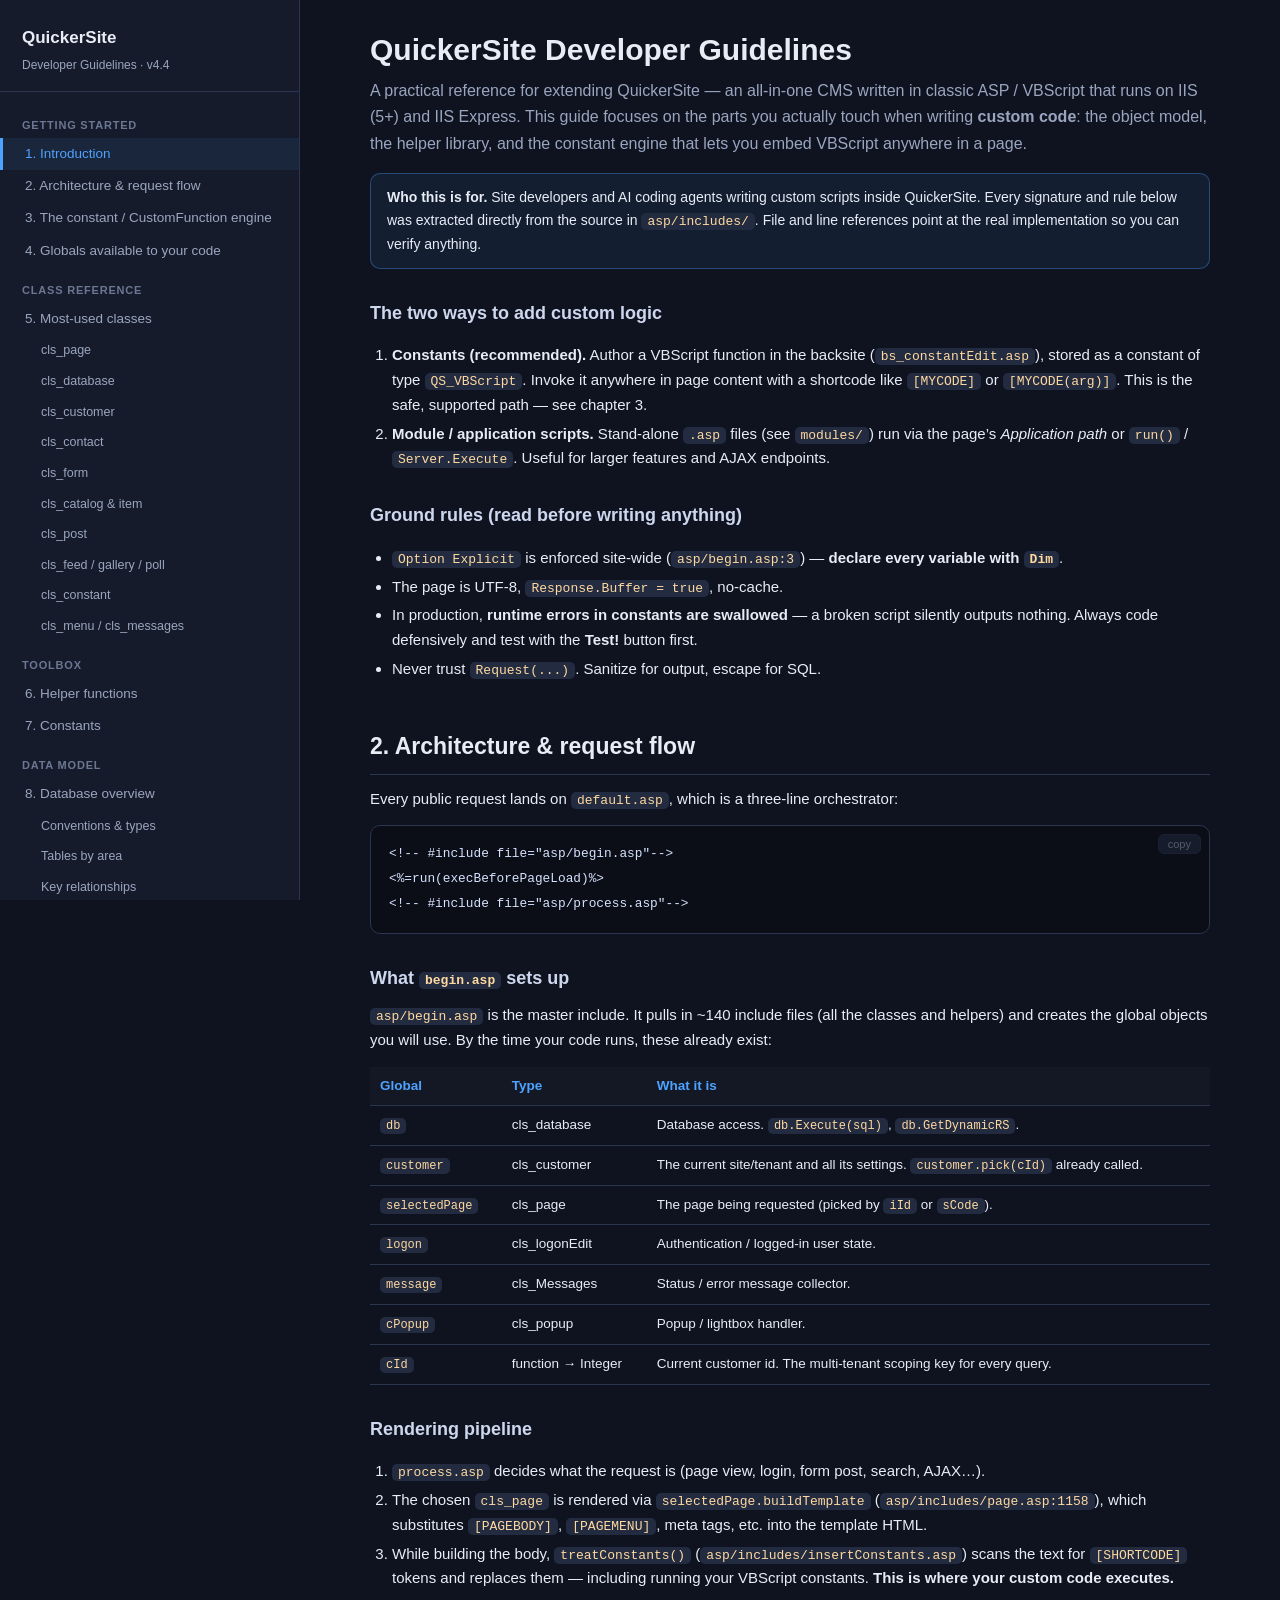
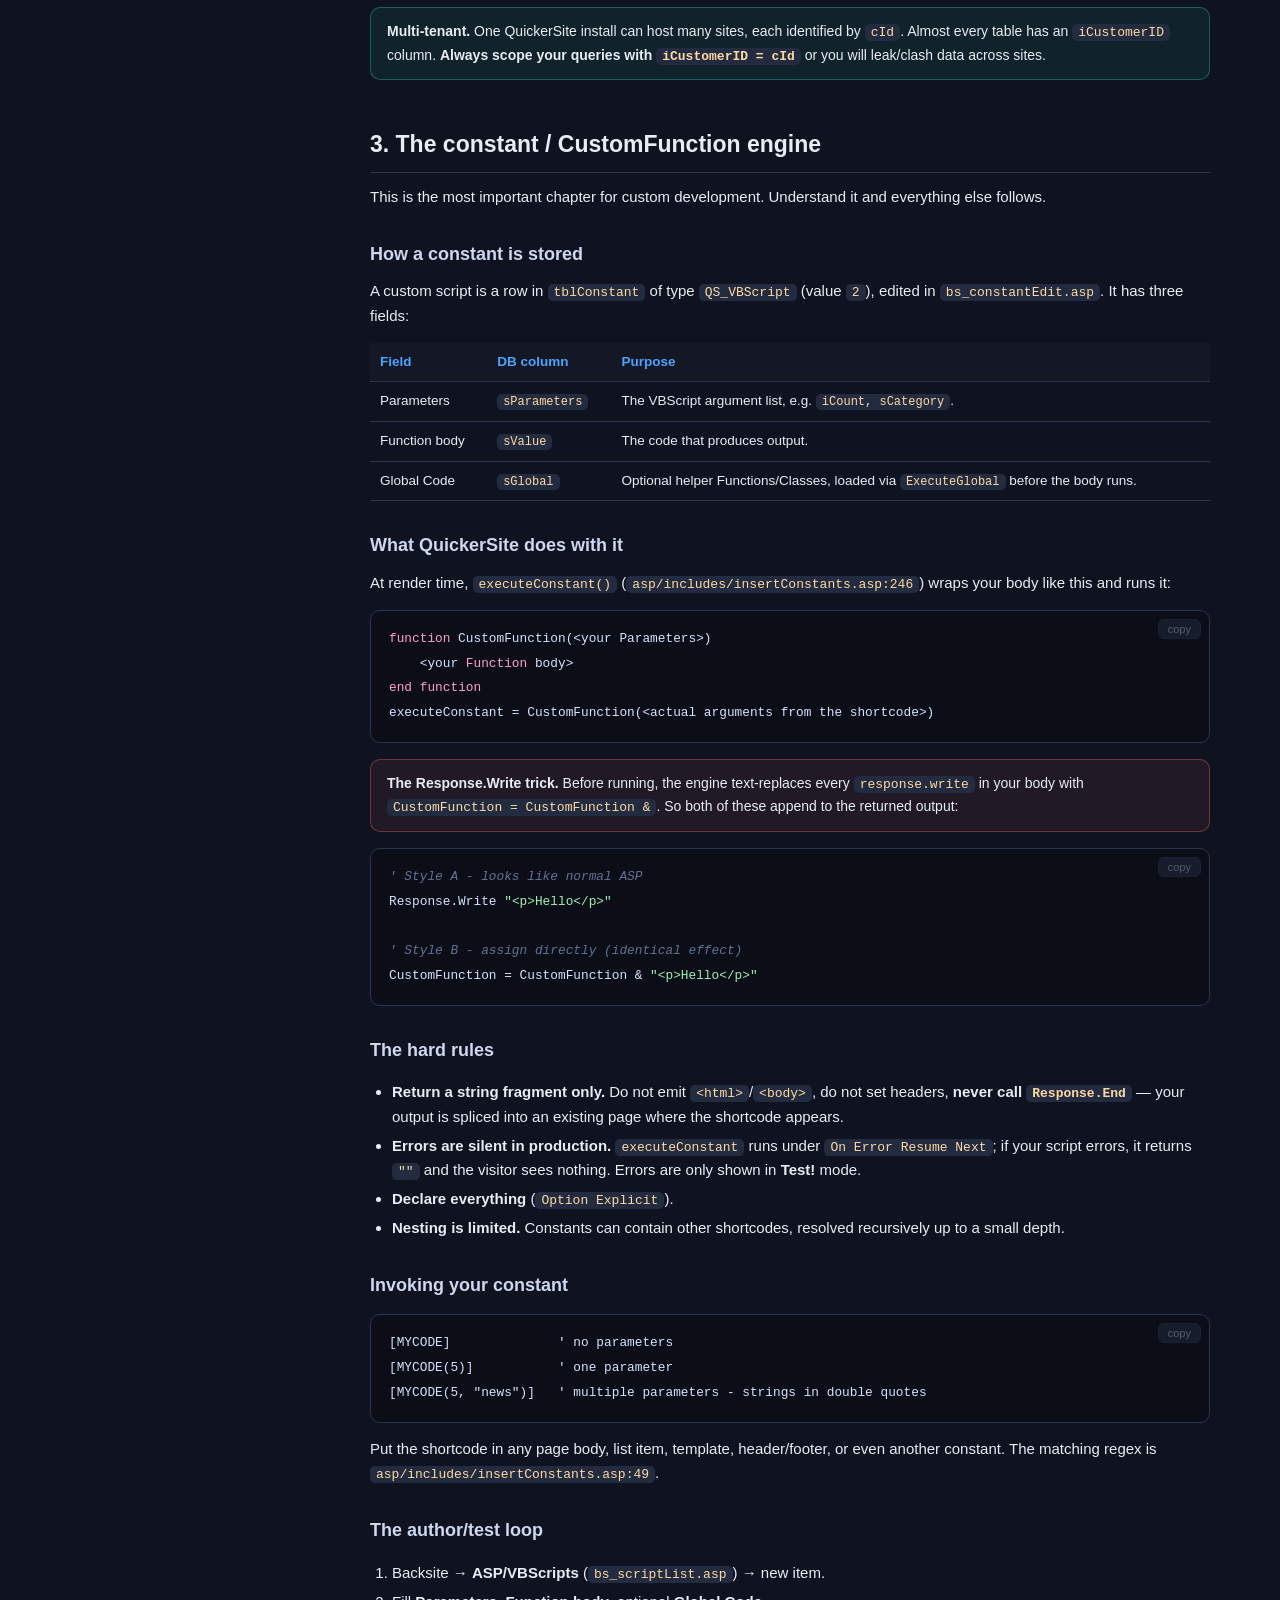
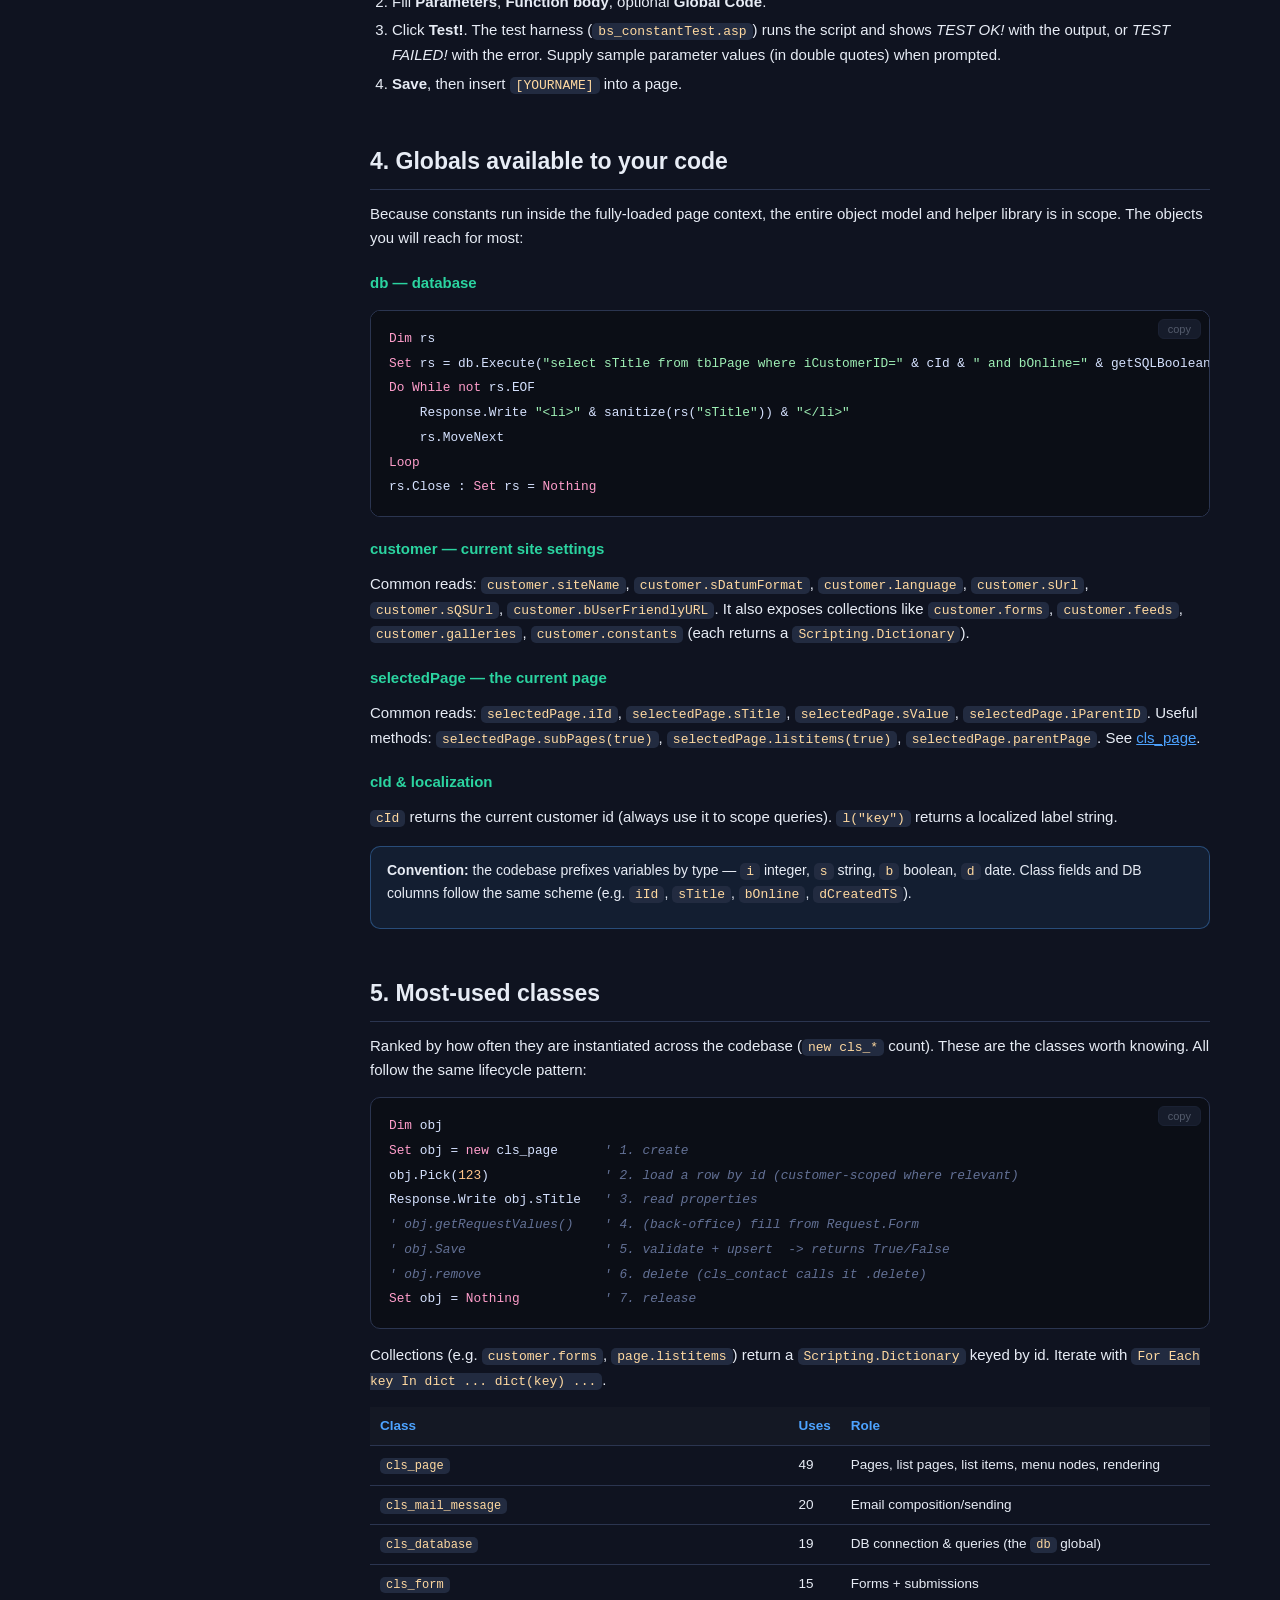
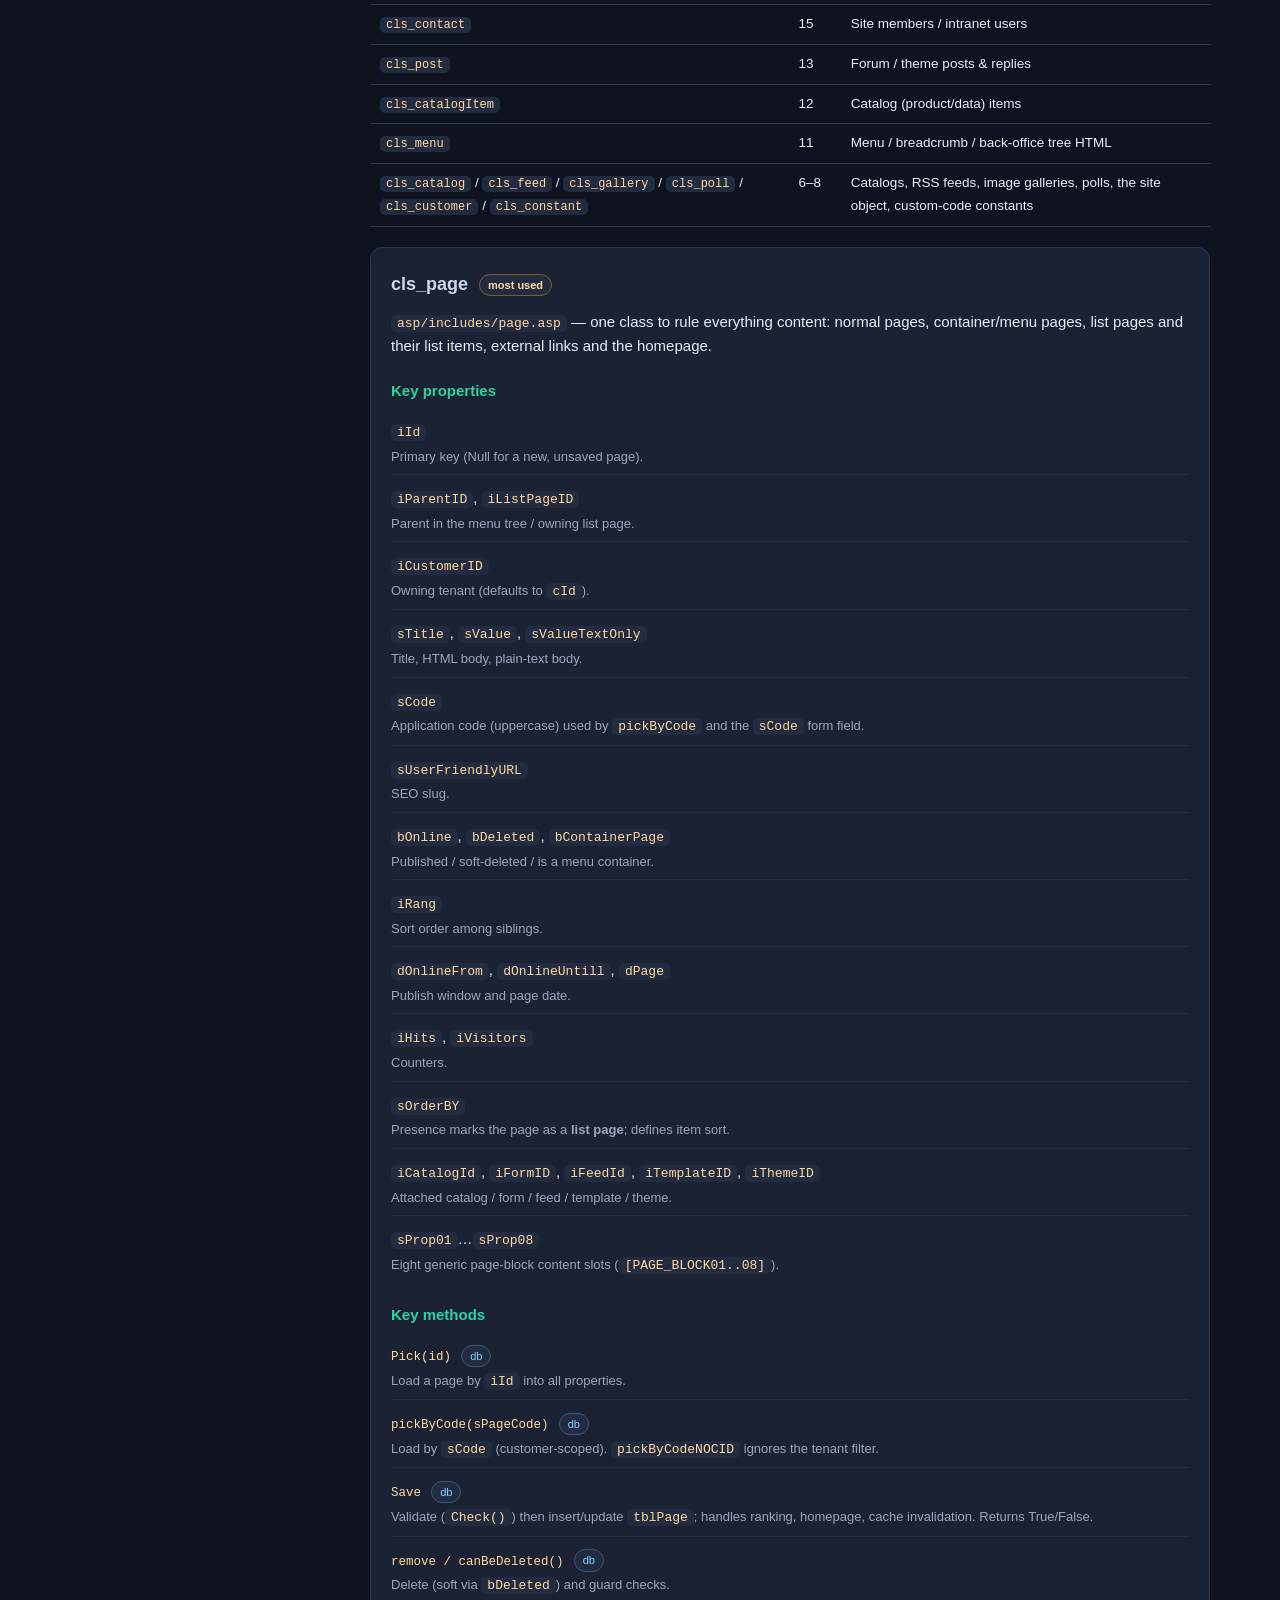
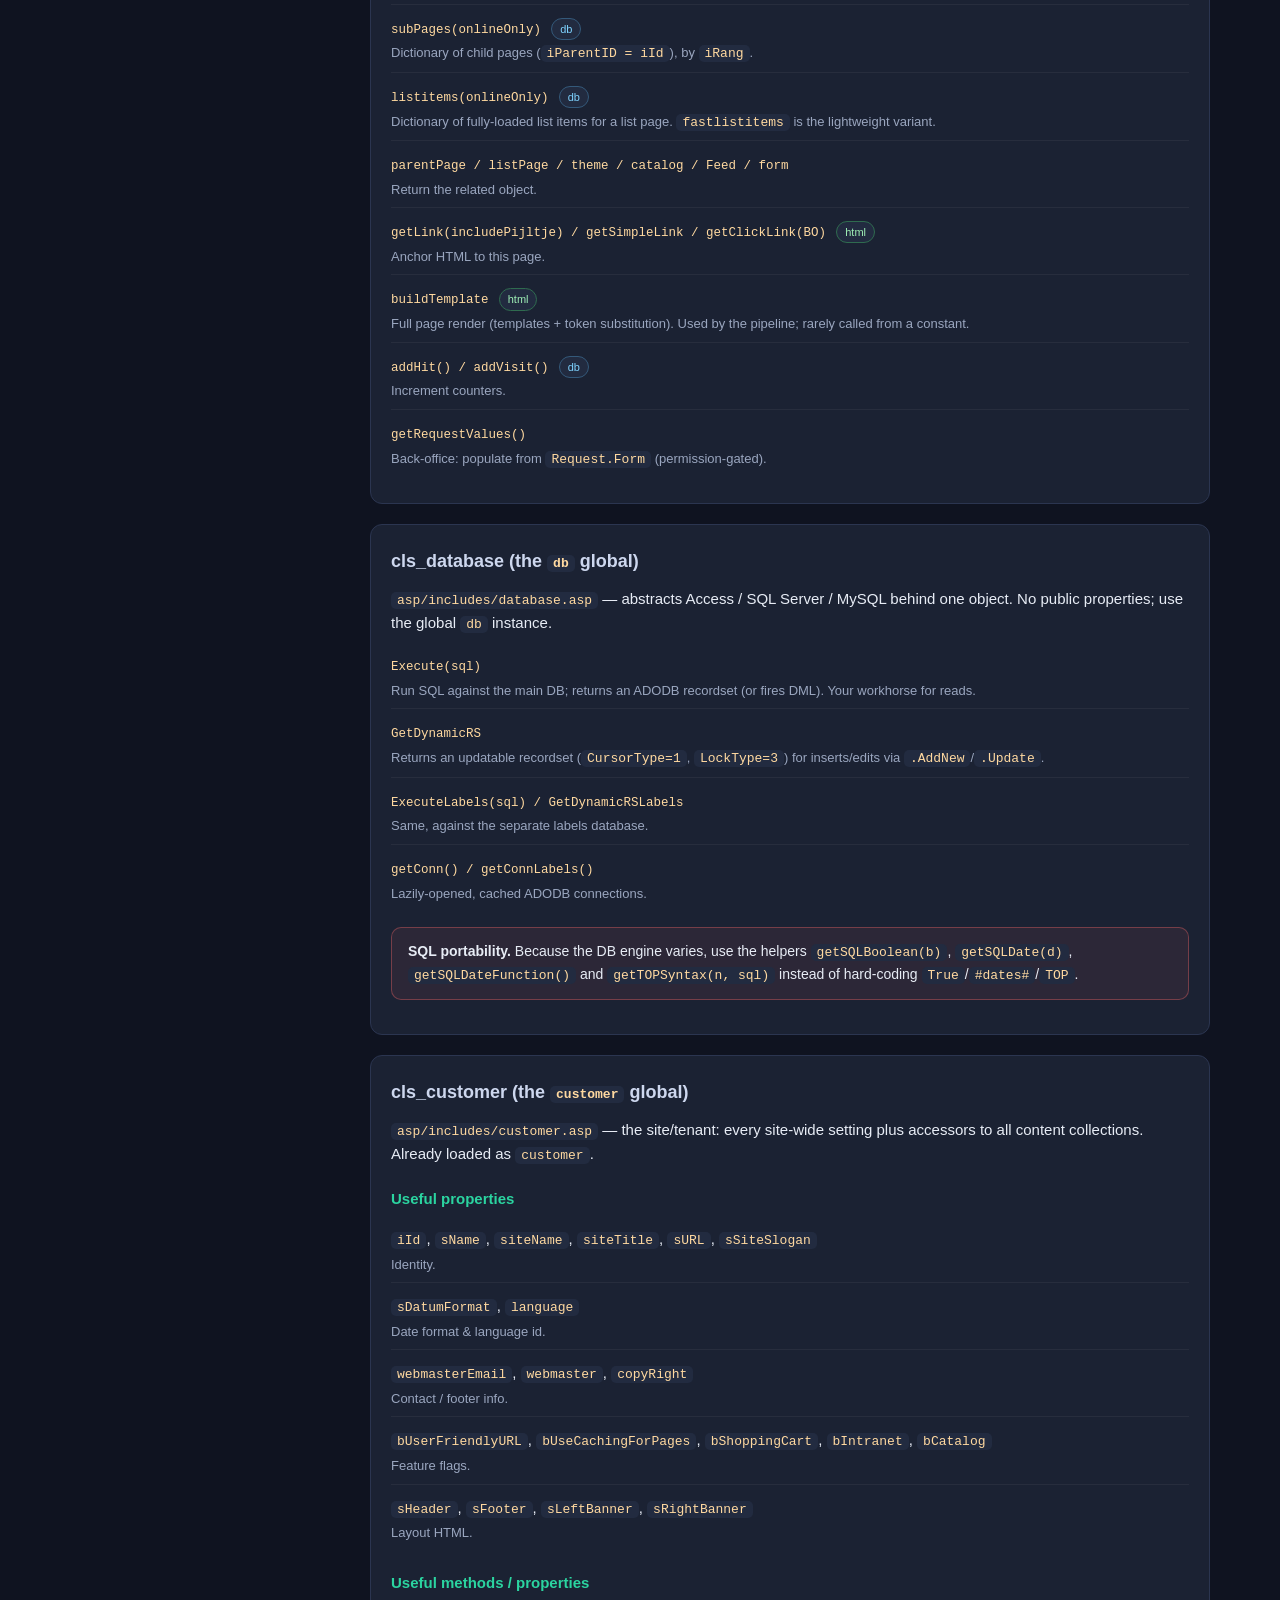
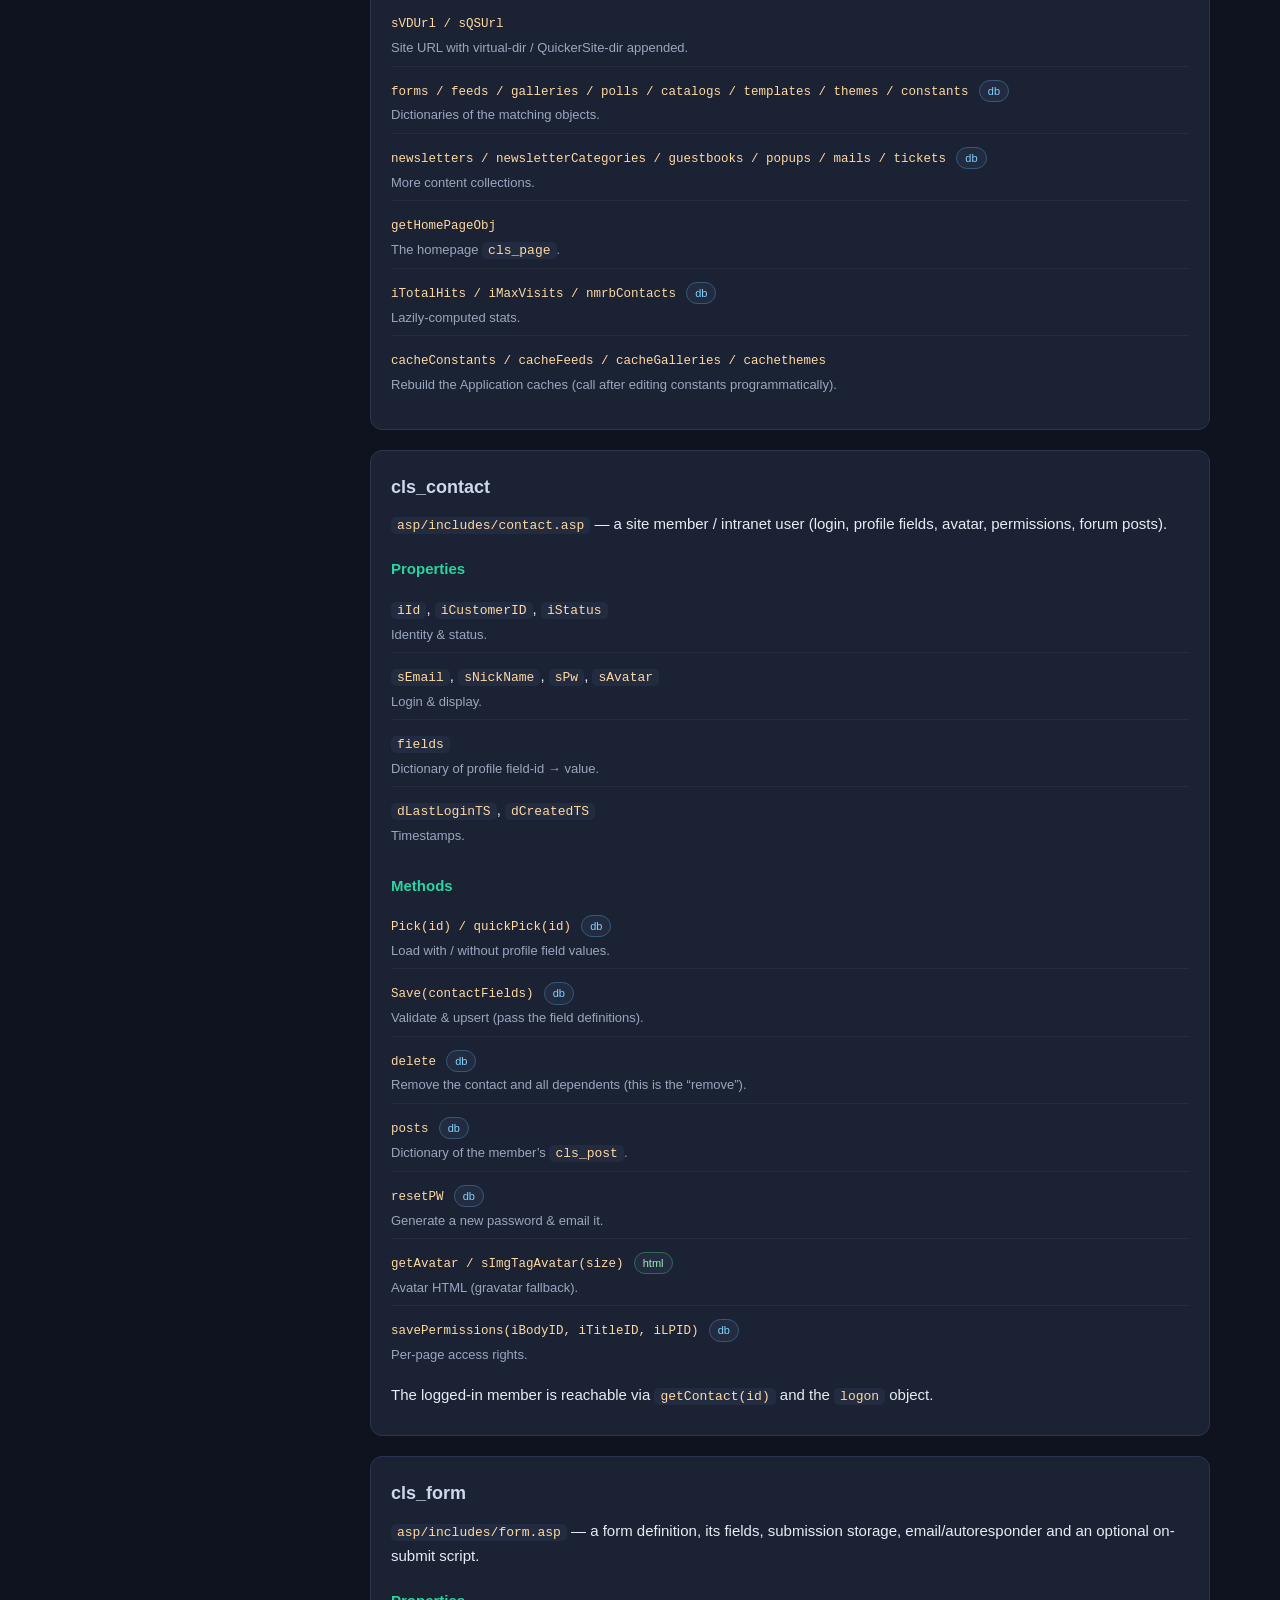
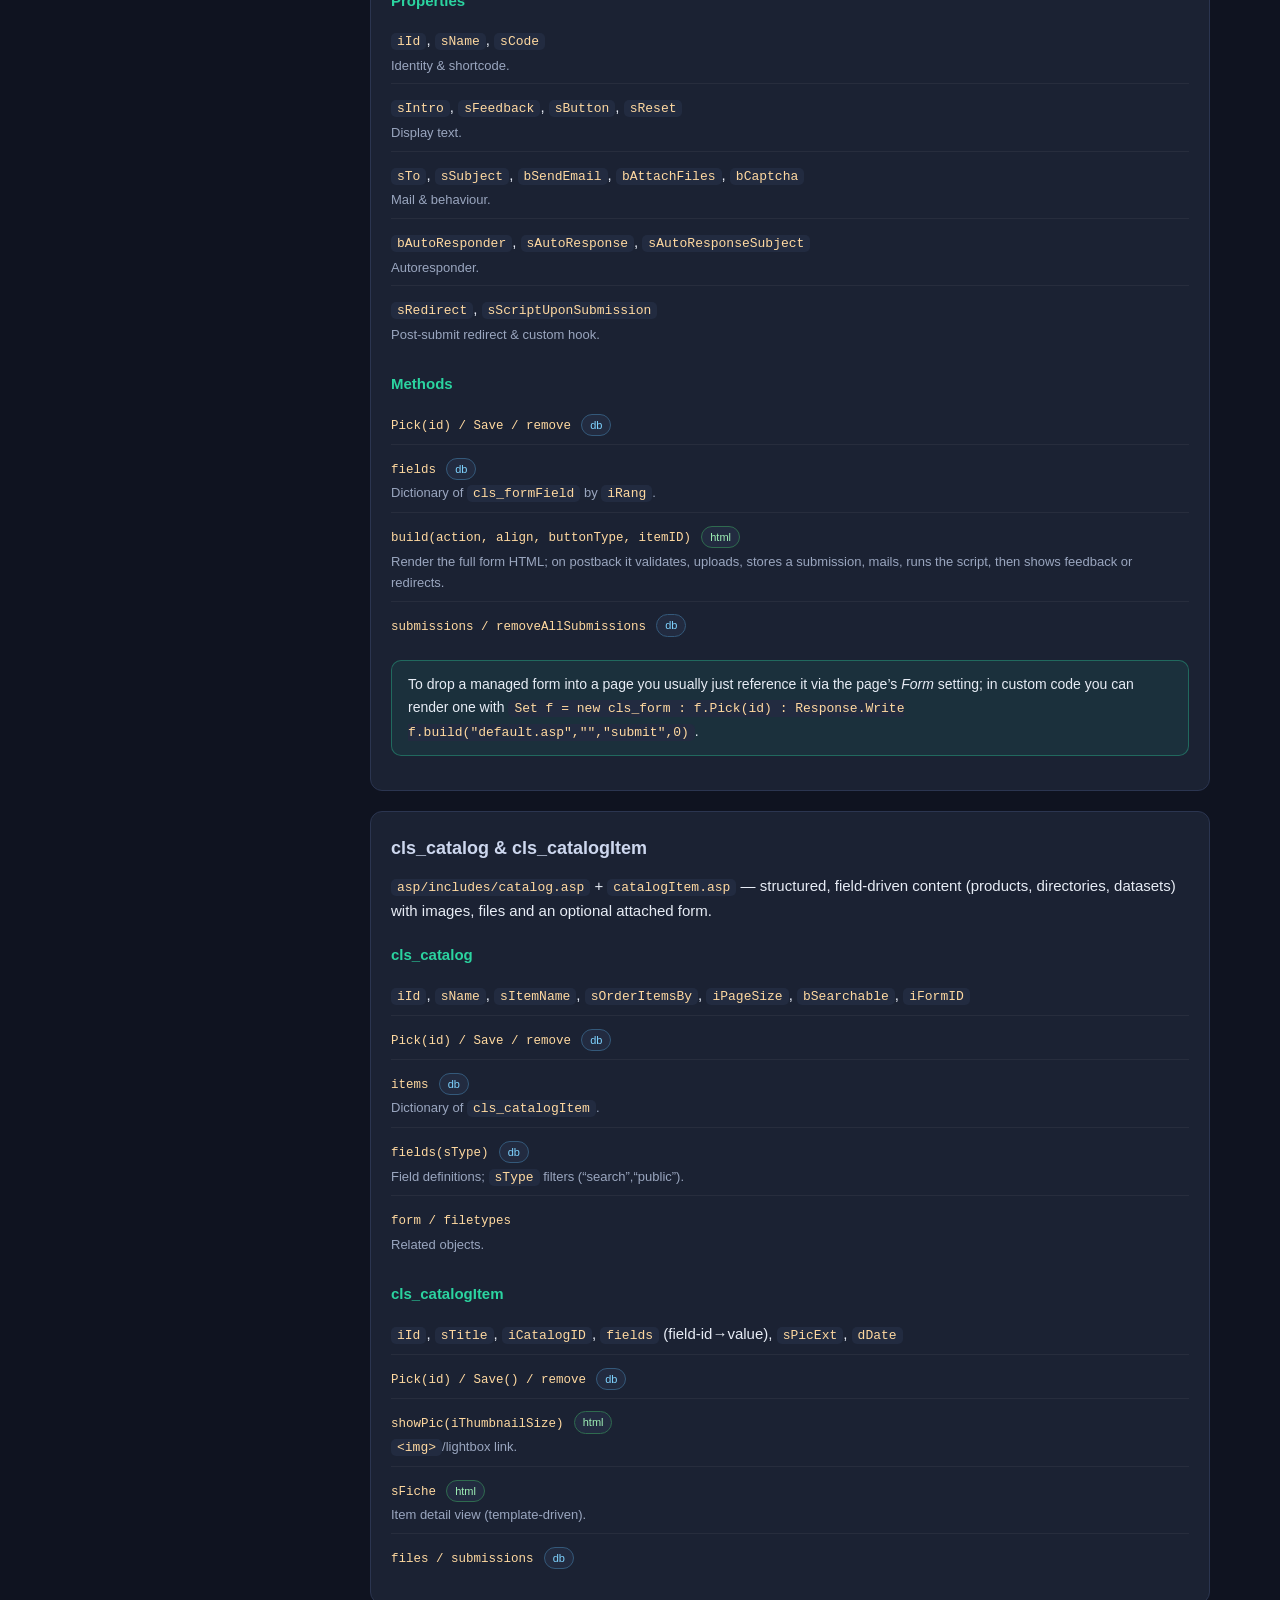
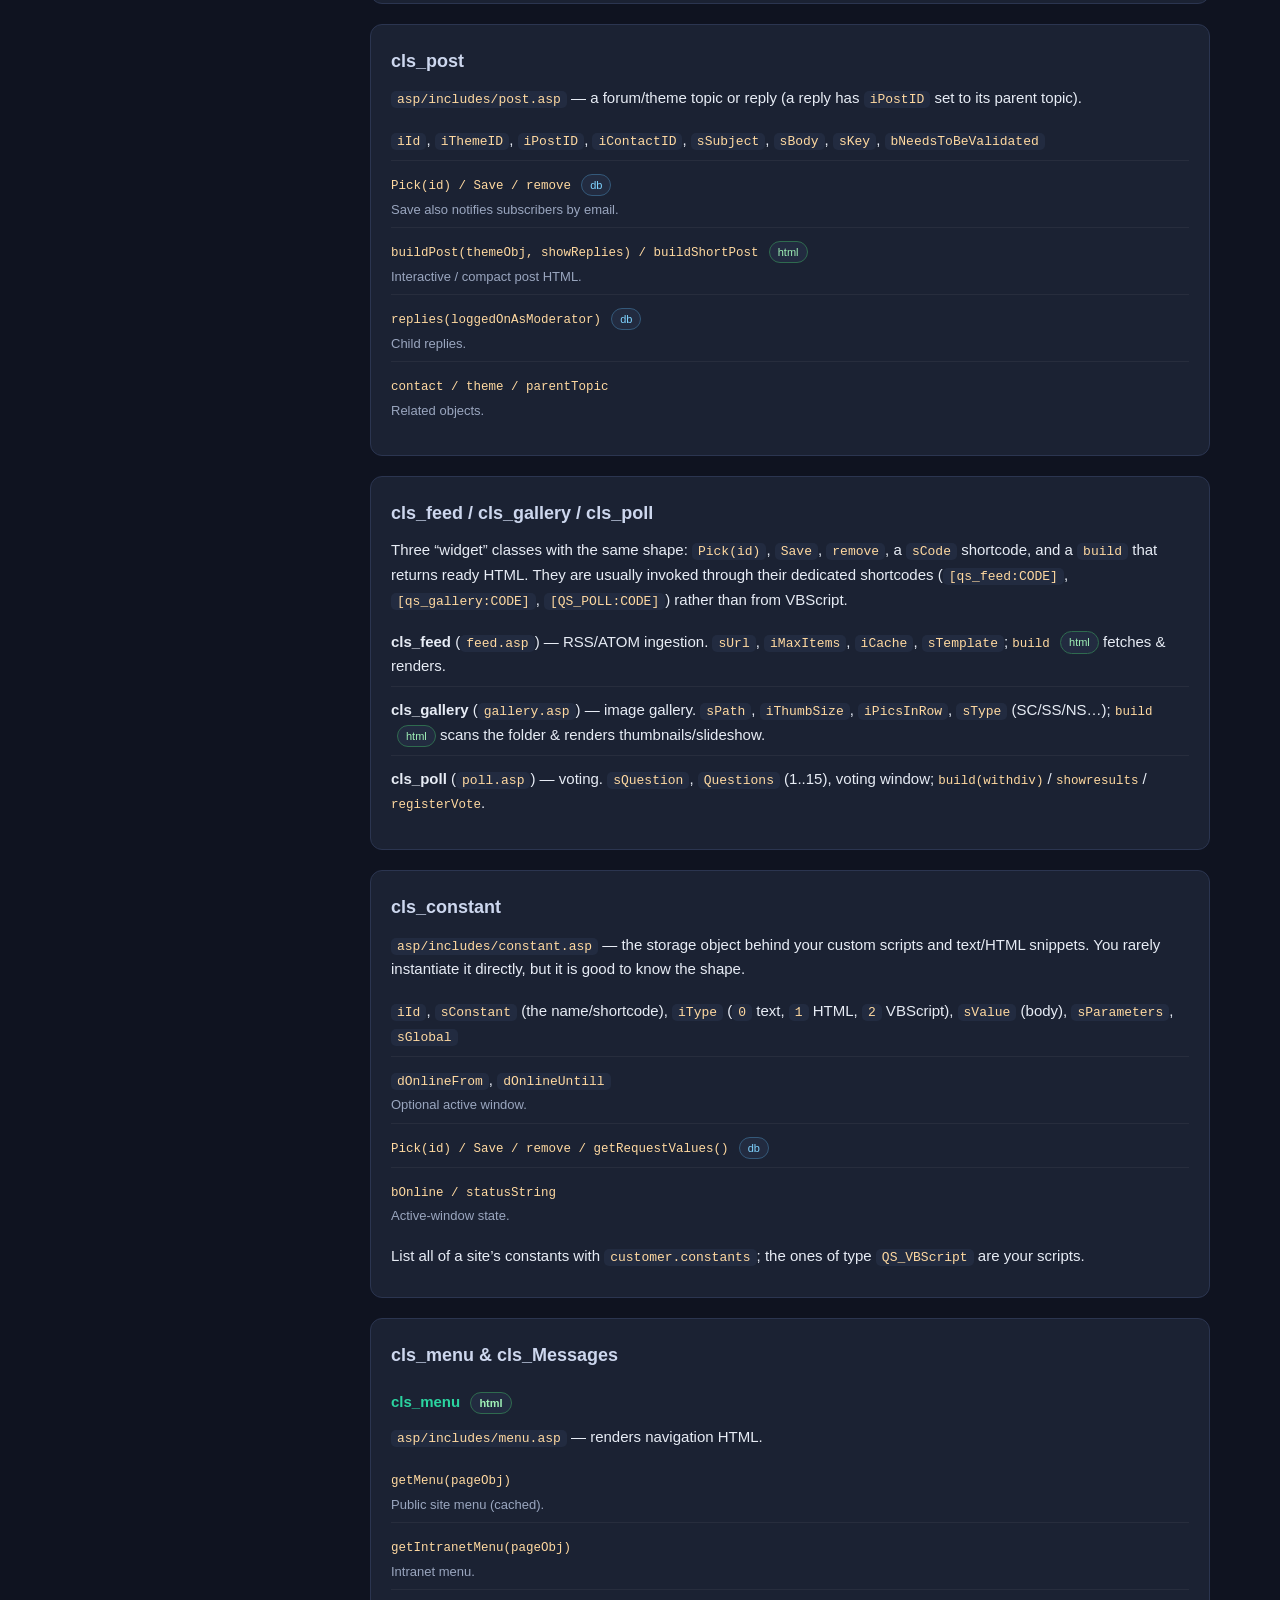
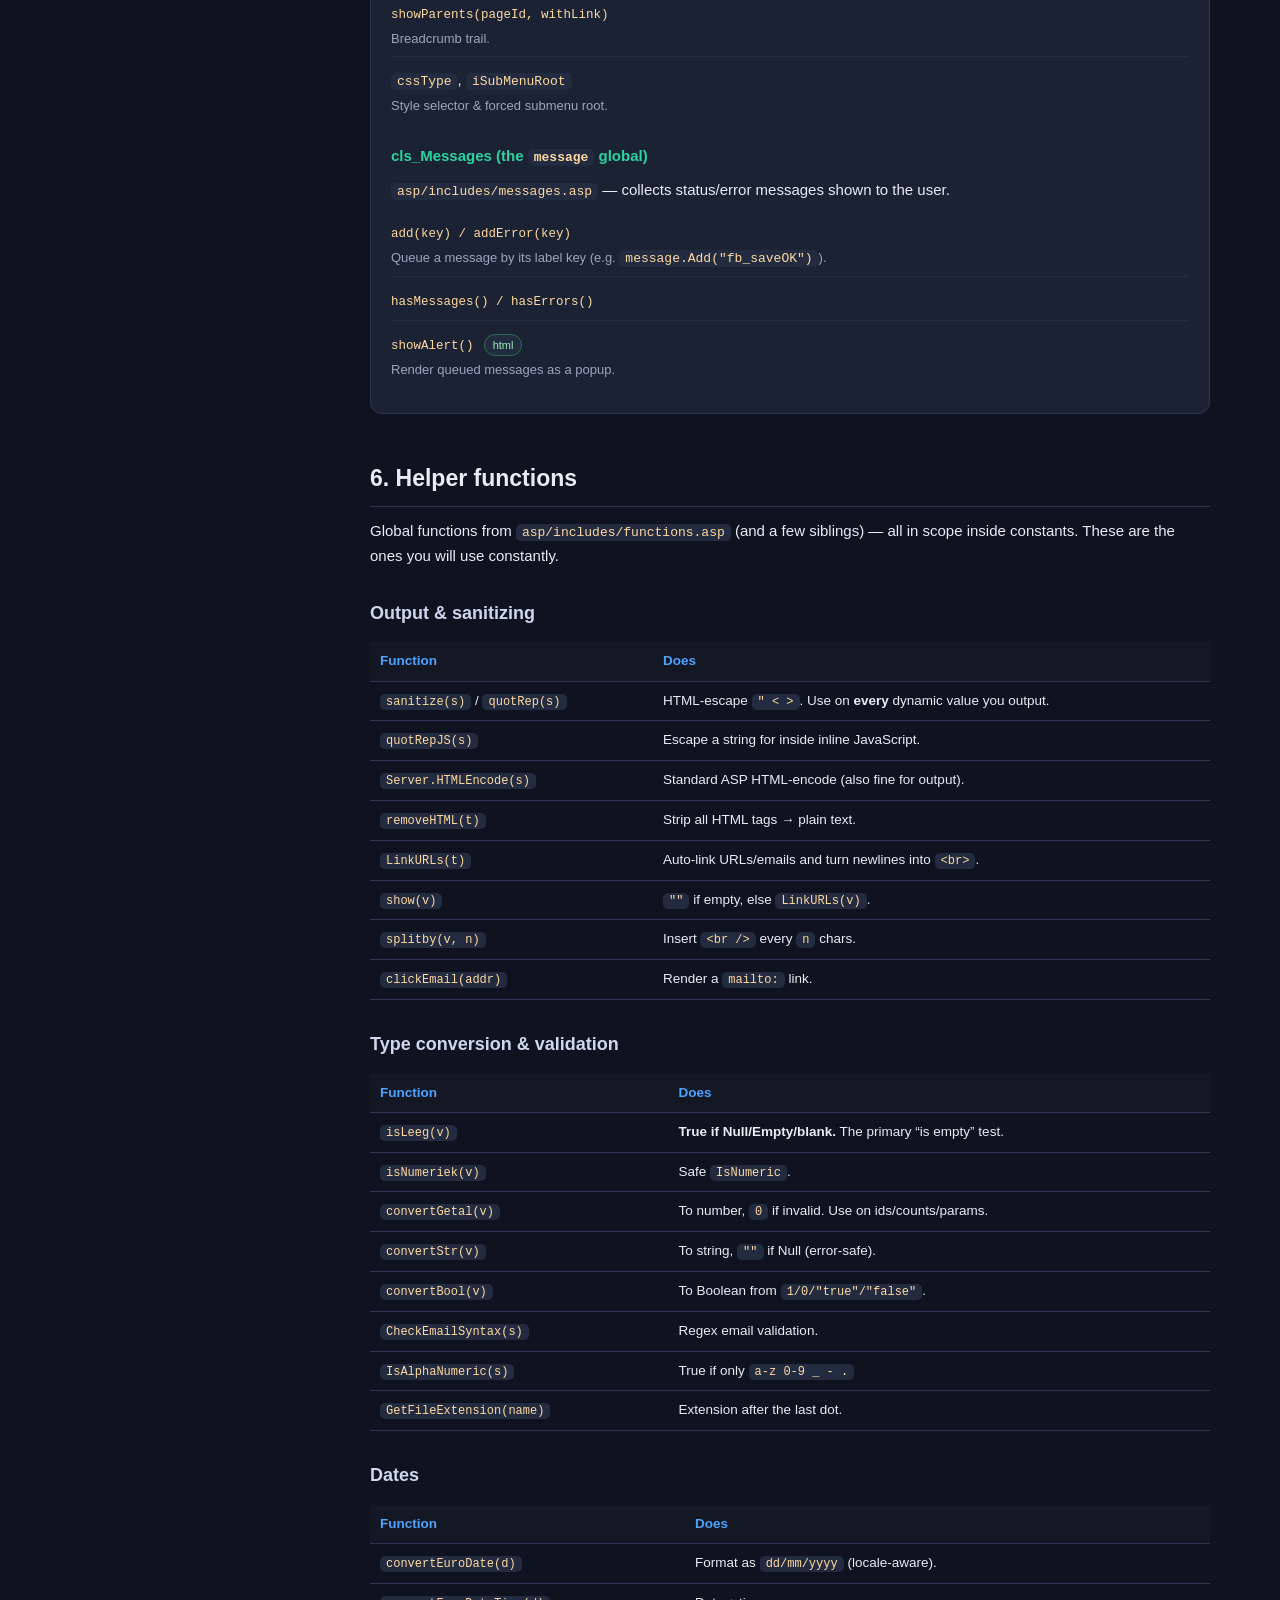
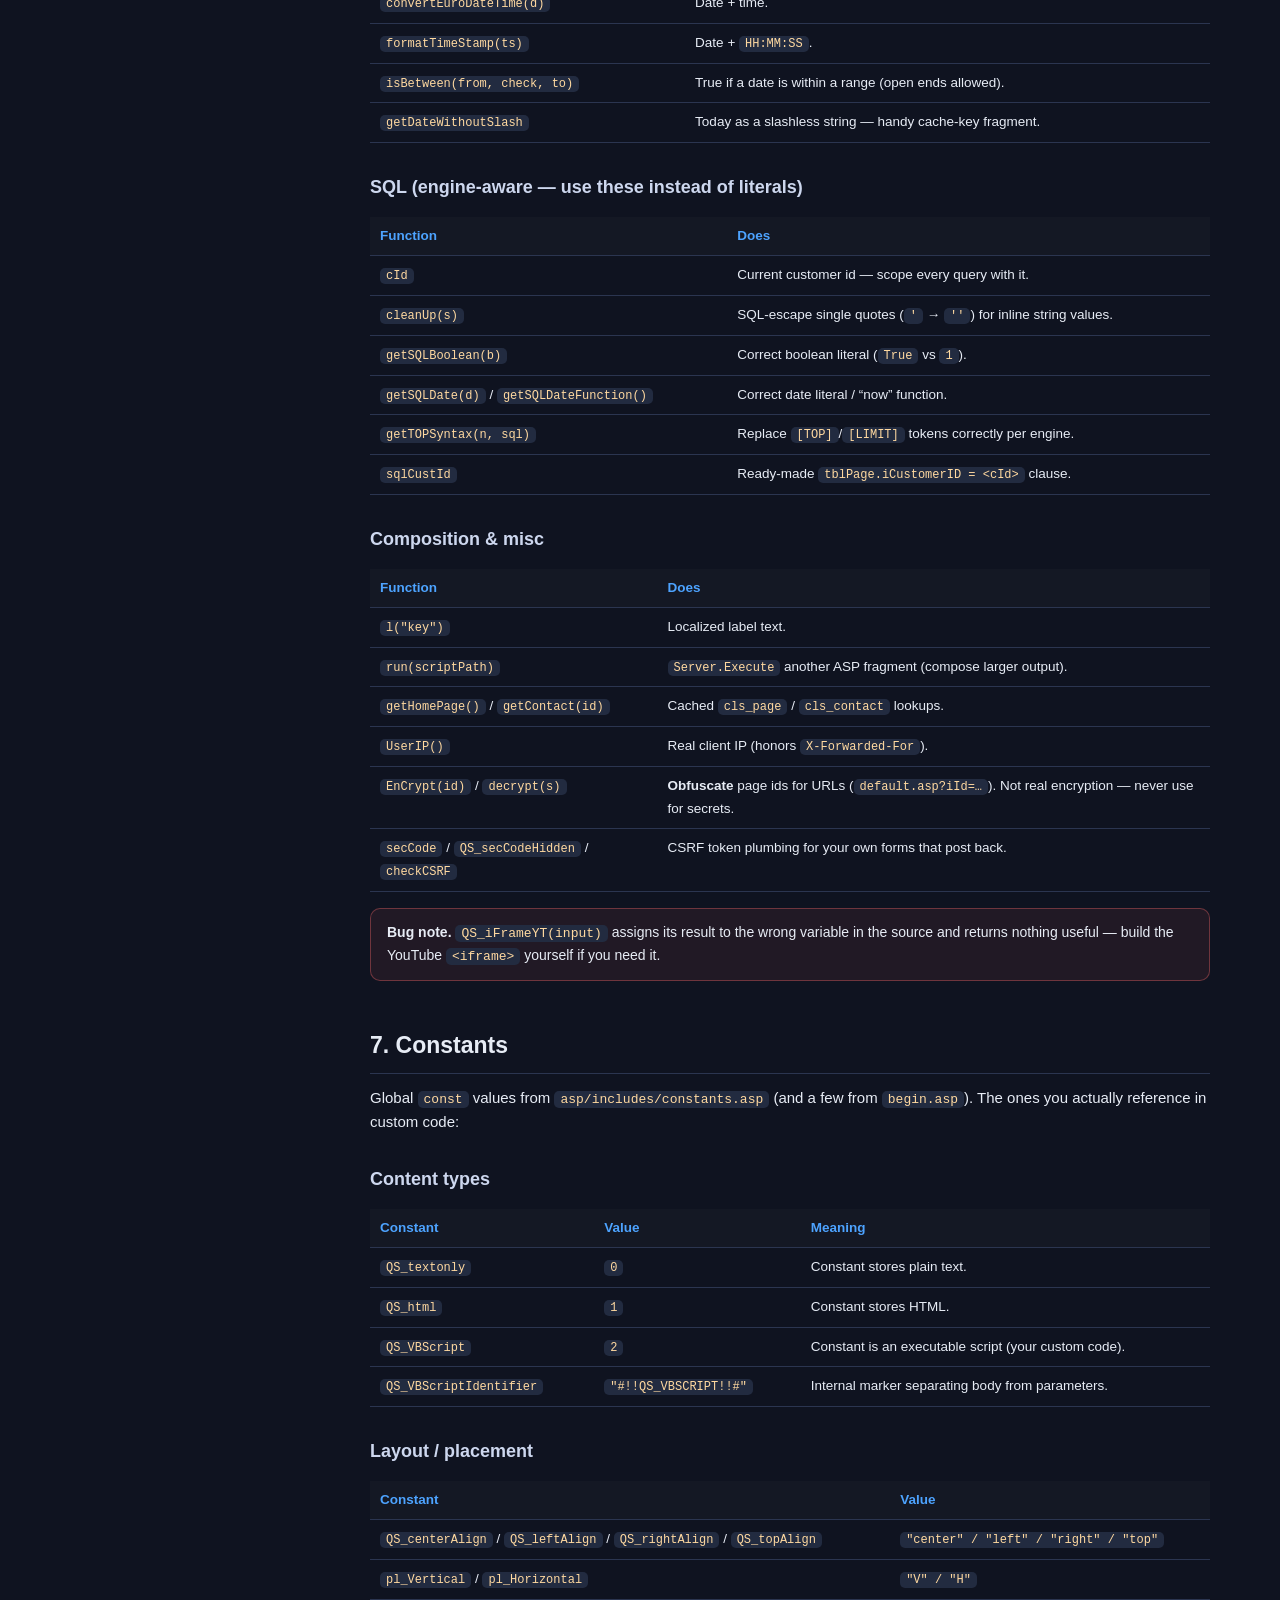
==== commit 661f6d83: "Add files via upload" ====
--- a/docs/index.html
+++ b/docs/index.html
@@ -1,4 +1,4 @@
-<!doctype html>
+﻿<!doctype html>
 <html lang="en">
 <head>
 <meta charset="utf-8" />
@@ -36,20 +36,27 @@
       <a href="#cls-constant" class="sub">cls_constant</a>
       <a href="#cls-menu" class="sub">cls_menu / cls_messages</a>
 
-      <div class="grp">Toolbox</div>
-      <a href="#helpers">6. Helper functions</a>
-      <a href="#constants">7. Constants</a>
-
-      <div class="grp">Custom code</div>
-      <a href="#examples">8. Custom-code examples</a>
-      <a href="#ex-hello" class="sub">Hello / time of day</a>
-      <a href="#ex-params" class="sub">Parameters</a>
-      <a href="#ex-db" class="sub">Database query</a>
-      <a href="#ex-page" class="sub">Page objects</a>
-      <a href="#ex-auth" class="sub">Login-aware</a>
-      <a href="#ex-global" class="sub">Global code helpers</a>
-      <a href="#ex-form" class="sub">Custom form</a>
-      <a href="#builder">9. Prompt builder</a>
+      <div class="grp">Toolbox</div>
+      <a href="#helpers">6. Helper functions</a>
+      <a href="#constants">7. Constants</a>
+
+      <div class="grp">Data model</div>
+      <a href="#database">8. Database overview</a>
+      <a href="#db-conventions" class="sub">Conventions &amp; types</a>
+      <a href="#db-areas" class="sub">Tables by area</a>
+      <a href="#db-rels" class="sub">Key relationships</a>
+      <a href="#db-all" class="sub">All tables &amp; columns</a>
+
+      <div class="grp">Custom code</div>
+      <a href="#examples">9. Custom-code examples</a>
+      <a href="#ex-hello" class="sub">Hello / time of day</a>
+      <a href="#ex-params" class="sub">Parameters</a>
+      <a href="#ex-db" class="sub">Database query</a>
+      <a href="#ex-page" class="sub">Page objects</a>
+      <a href="#ex-auth" class="sub">Login-aware</a>
+      <a href="#ex-global" class="sub">Global code helpers</a>
+      <a href="#ex-form" class="sub">Custom form</a>
+      <a href="#builder">10. Prompt builder</a>
     </nav>
   </aside>
 
@@ -609,9 +616,1019 @@
   dispatch &mdash; relevant only if you build back-office or login flows.</p>
 </section>
 
-<!-- ====================== 8. EXAMPLES ====================== -->
+<!-- ====================== 8. DATABASE ====================== -->
+<section id="database">
+  <h2>8. Database overview <a class="anchor" href="#database">#</a></h2>
+  <p>QuickerSite ships with <b>54 tables</b> (627 columns). The default install uses an Access
+  (Jet) database; the same schema runs on SQL&nbsp;Server and MySQL via <code>cls_database</code>.
+  The full schema is created by the bootstrap DDL (<code>CREATE TABLE</code> / <code>ALTER TABLE ... ADD COLUMN</code>).
+  This chapter is the map you need when writing custom <code>db.Execute</code> queries.</p>
+
+  <div class="tip"><b>Reading this with an AI agent?</b> The live, fetchable copy of these docs (including this
+  data model) is at <a href="https://pietercooreman.github.io/QuickerSite/">pietercooreman.github.io/QuickerSite/</a>.
+  The prompt builder (chapter&nbsp;10) embeds that URL so an agent can pull the exact column list on demand.</div>
+
+  <h3 id="db-conventions">Conventions</h3>
+  <ul>
+    <li><b>Primary key:</b> every table has an autonumber <code>iId</code> (<code>COUNTER</code>) primary key.</li>
+    <li><b>Tenant scoping:</b> most tables carry <code>iCustomerID</code> &mdash; <b>always filter by <code>= cId</code></b>.
+      Link/child tables (values, subscriptions, page-rights) scope through their parent instead.</li>
+    <li><b>Naming:</b> column prefixes encode type &mdash; <code>i</code>&nbsp;integer/id, <code>s</code>&nbsp;string,
+      <code>b</code>&nbsp;boolean, <code>d</code>&nbsp;date. Foreign keys read <code>i&lt;Entity&gt;ID</code>
+      (e.g. <code>iCatalogID</code>, <code>iFormID</code>, <code>iContactID</code>).</li>
+    <li><b>No enforced FKs:</b> relationships are by convention only (Access/Jet) &mdash; joins are written in SQL,
+      integrity is maintained in the VBScript classes.</li>
+  </ul>
+
+  <h3>Access type &rarr; meaning</h3>
+  <table>
+    <thead><tr><th>DDL type</th><th>Shown as</th><th>Meaning</th></tr></thead>
+    <tbody>
+      <tr><td><code>COUNTER NOT NULL</code></td><td>PK</td><td>Autonumber primary key (<code>iId</code>).</td></tr>
+      <tr><td><code>LONG</code> / <code>INTEGER</code></td><td>Integer</td><td>Whole number; ids, counts, flags-as-int.</td></tr>
+      <tr><td><code>BIT</code></td><td>Boolean</td><td>True/False. Compare with <code>getSQLBoolean(true)</code>.</td></tr>
+      <tr><td><code>DATETIME</code></td><td>Date/time</td><td>Use <code>getSQLDate(d)</code> in queries.</td></tr>
+      <tr><td><code>TEXT(255)</code></td><td>Text(255)</td><td>Short string (max 255 chars).</td></tr>
+      <tr><td><code>MEMO</code></td><td>Long text</td><td>Unbounded text (HTML bodies, templates, notes).</td></tr>
+    </tbody>
+  </table>
+
+  <h3 id="db-areas">Tables by area</h3>
+  <p>Click a table name to jump to its column list below. &ldquo;Tenant&rdquo; = has an <code>iCustomerID</code> column.</p>
+  <table class="dboverview">
+    <thead><tr><th>Table</th><th>Cols</th><th>Tenant</th><th>Role</th></tr></thead>
+    <tbody><tr><td colspan="4" style="background:rgba(77,163,255,.06);font-weight:600;color:var(--accent)">Core</td></tr>
+<tr><td><a href="#db-tblconstant"><code>tblConstant</code></a></td><td>9</td><td>&mdash;</td><td>Constants: text, HTML and your custom VBScript snippets (iType 0/1/2).</td></tr>
+<tr><td><a href="#db-tblcustomer"><code>tblCustomer</code></a></td><td>20</td><td>&mdash;</td><td>The site/tenant and all its settings (the customer object).</td></tr>
+<tr><td><a href="#db-tblmodule"><code>tblModule</code></a></td><td>6</td><td>&mdash;</td><td>Registered custom modules (with optional password).</td></tr>
+<tr><td><a href="#db-tblpage"><code>tblPage</code></a></td><td>73</td><td>&mdash;</td><td>Pages, list pages, list items, menu nodes, external links, homepage.</td></tr>
+<tr><td><a href="#db-tblpagecomment"><code>tblPageComment</code></a></td><td>8</td><td>&mdash;</td><td>Visitor comments on a page.</td></tr>
+<tr><td><a href="#db-tblsecondadmin"><code>tblSecondAdmin</code></a></td><td>3</td><td>&mdash;</td><td>Second-admin account + per-feature permission flags.</td></tr>
+<tr><td><a href="#db-tbltemplate"><code>tblTemplate</code></a></td><td>10</td><td>&mdash;</td><td>Page templates (web / print / email / mobile / WAP variants).</td></tr>
+<tr><td colspan="4" style="background:rgba(77,163,255,.06);font-weight:600;color:var(--accent)">Members</td></tr>
+<tr><td><a href="#db-tblcontact"><code>tblContact</code></a></td><td>13</td><td>&mdash;</td><td>Site members / intranet users (login, status, avatar).</td></tr>
+<tr><td><a href="#db-tblcontactfield"><code>tblContactField</code></a></td><td>9</td><td>&mdash;</td><td>Profile field definitions for contacts.</td></tr>
+<tr><td><a href="#db-tblcontactpage"><code>tblContactPage</code></a></td><td>4</td><td>&mdash;</td><td>Per-page access rights for a contact (title/body/list).</td></tr>
+<tr><td><a href="#db-tblcontactregistration"><code>tblContactRegistration</code></a></td><td>6</td><td>&mdash;</td><td>Pending registrations / activation tickets.</td></tr>
+<tr><td><a href="#db-tblcontactvalues"><code>tblContactValues</code></a></td><td>3</td><td>&mdash;</td><td>Per-contact profile field values.</td></tr>
+<tr><td colspan="4" style="background:rgba(77,163,255,.06);font-weight:600;color:var(--accent)">Catalog</td></tr>
+<tr><td><a href="#db-tbcatalogitemfields"><code>tbCatalogItemFields</code></a></td><td>3</td><td>&mdash;</td><td>Per-item field values (note: table name is tb*, not tbl*).</td></tr>
+<tr><td><a href="#db-tblcatalog"><code>tblCatalog</code></a></td><td>24</td><td>&mdash;</td><td>Catalog definition (products/data sets).</td></tr>
+<tr><td><a href="#db-tblcatalogfield"><code>tblCatalogField</code></a></td><td>9</td><td>&mdash;</td><td>Field definitions for a catalog.</td></tr>
+<tr><td><a href="#db-tblcatalogfiletype"><code>tblCatalogFileType</code></a></td><td>3</td><td>&mdash;</td><td>File-type categories for catalog item files.</td></tr>
+<tr><td><a href="#db-tblcatalogitem"><code>tblCatalogItem</code></a></td><td>10</td><td>&mdash;</td><td>A catalog item (row).</td></tr>
+<tr><td><a href="#db-tblcatalogitemfiles"><code>tblCatalogItemFiles</code></a></td><td>7</td><td>&mdash;</td><td>Files attached to a catalog item.</td></tr>
+<tr><td colspan="4" style="background:rgba(77,163,255,.06);font-weight:600;color:var(--accent)">Forms</td></tr>
+<tr><td><a href="#db-tblform"><code>tblForm</code></a></td><td>27</td><td>&mdash;</td><td>Form definition (email, autoresponder, redirect, hooks).</td></tr>
+<tr><td><a href="#db-tblformfield"><code>tblFormField</code></a></td><td>19</td><td>&mdash;</td><td>Fields belonging to a form.</td></tr>
+<tr><td><a href="#db-tblformfieldvalue"><code>tblFormFieldValue</code></a></td><td>4</td><td>&mdash;</td><td>Field values for a submission.</td></tr>
+<tr><td><a href="#db-tblformsubmission"><code>tblFormSubmission</code></a></td><td>6</td><td>&mdash;</td><td>A stored form submission.</td></tr>
+<tr><td colspan="4" style="background:rgba(77,163,255,.06);font-weight:600;color:var(--accent)">Widgets</td></tr>
+<tr><td><a href="#db-tblcloud"><code>tblCloud</code></a></td><td>6</td><td>&mdash;</td><td>Tag-cloud definition.</td></tr>
+<tr><td><a href="#db-tblfeed"><code>tblFeed</code></a></td><td>27</td><td>&mdash;</td><td>RSS/ATOM feed widget definition.</td></tr>
+<tr><td><a href="#db-tblgallery"><code>tblGallery</code></a></td><td>38</td><td>&mdash;</td><td>Image gallery widget definition.</td></tr>
+<tr><td><a href="#db-tblguestbook"><code>tblGuestBook</code></a></td><td>17</td><td>&mdash;</td><td>Guestbook definition (templates, validation).</td></tr>
+<tr><td><a href="#db-tblguestbookitem"><code>tblGuestBookItem</code></a></td><td>10</td><td>&mdash;</td><td>Guestbook entries and replies.</td></tr>
+<tr><td><a href="#db-tblpoll"><code>tblPoll</code></a></td><td>13</td><td>&mdash;</td><td>Poll definition (question + up to 15 answers sA1..sA15).</td></tr>
+<tr><td><a href="#db-tblpollvote"><code>tblPollVote</code></a></td><td>5</td><td>&mdash;</td><td>Individual poll votes.</td></tr>
+<tr><td><a href="#db-tblpopup"><code>tblPopup</code></a></td><td>15</td><td>&mdash;</td><td>Popup / lightbox definition.</td></tr>
+<tr><td colspan="4" style="background:rgba(77,163,255,.06);font-weight:600;color:var(--accent)">Forum</td></tr>
+<tr><td><a href="#db-tblpost"><code>tblPost</code></a></td><td>14</td><td>&mdash;</td><td>Forum posts: topics and replies (iPostID links a reply).</td></tr>
+<tr><td><a href="#db-tbltheme"><code>tblTheme</code></a></td><td>32</td><td>&mdash;</td><td>Forum/theme definition (subscriptions, notifications).</td></tr>
+<tr><td><a href="#db-tblthemesubscription"><code>tblThemeSubscription</code></a></td><td>2</td><td>&mdash;</td><td>Contact subscriptions to a theme.</td></tr>
+<tr><td><a href="#db-tblthemetopicsubscription"><code>tblThemeTopicSubscription</code></a></td><td>2</td><td>&mdash;</td><td>Contact subscriptions to a single topic.</td></tr>
+<tr><td colspan="4" style="background:rgba(77,163,255,.06);font-weight:600;color:var(--accent)">Newsletter</td></tr>
+<tr><td><a href="#db-tblnewsletter"><code>tblNewsletter</code></a></td><td>11</td><td>&mdash;</td><td>Newsletter (email) definition.</td></tr>
+<tr><td><a href="#db-tblnewslettercategory"><code>tblNewsletterCategory</code></a></td><td>10</td><td>&mdash;</td><td>Subscriber categories / signup forms.</td></tr>
+<tr><td><a href="#db-tblnewslettercategorysubscriber"><code>tblNewsletterCategorySubscriber</code></a></td><td>8</td><td>&mdash;</td><td>Category subscribers.</td></tr>
+<tr><td><a href="#db-tblnewsletterlog"><code>tblNewsletterLog</code></a></td><td>6</td><td>&mdash;</td><td>Per-subscriber send/read log.</td></tr>
+<tr><td><a href="#db-tblnewslettermailing"><code>tblNewsletterMailing</code></a></td><td>7</td><td>&mdash;</td><td>A scheduled/sent mailing of a newsletter.</td></tr>
+<tr><td colspan="4" style="background:rgba(77,163,255,.06);font-weight:600;color:var(--accent)">Mail</td></tr>
+<tr><td><a href="#db-tblcustomerintranetmessage"><code>tblCustomerIntranetMessage</code></a></td><td>5</td><td>&mdash;</td><td>Per-status intranet messages to members.</td></tr>
+<tr><td><a href="#db-tblmail"><code>tblMail</code></a></td><td>7</td><td>&mdash;</td><td>Sent mass-mail records.</td></tr>
+<tr><td><a href="#db-tblmailcontact"><code>tblMailContact</code></a></td><td>2</td><td>&mdash;</td><td>Recipients of a mass mail.</td></tr>
+<tr><td colspan="4" style="background:rgba(77,163,255,.06);font-weight:600;color:var(--accent)">Calendar</td></tr>
+<tr><td><a href="#db-tblcalendar"><code>tblCalendar</code></a></td><td>8</td><td>&mdash;</td><td>Availability/booking calendar definition.</td></tr>
+<tr><td><a href="#db-tblcalendarbooking"><code>tblCalendarBooking</code></a></td><td>14</td><td>&mdash;</td><td>A booking against a calendar.</td></tr>
+<tr><td><a href="#db-tblevent"><code>tblEvent</code></a></td><td>16</td><td>&mdash;</td><td>Calendar events.</td></tr>
+<tr><td colspan="4" style="background:rgba(77,163,255,.06);font-weight:600;color:var(--accent)">Shop</td></tr>
+<tr><td><a href="#db-tblqshopcategory"><code>tblQShopCategory</code></a></td><td>7</td><td>&mdash;</td><td>Shop product category (self-nesting).</td></tr>
+<tr><td><a href="#db-tblqshopmake"><code>tblQShopMake</code></a></td><td>7</td><td>&mdash;</td><td>Shop product brand/make.</td></tr>
+<tr><td><a href="#db-tblqshopprodcat"><code>tblQShopProdCat</code></a></td><td>2</td><td>&mdash;</td><td>Product-to-category link table.</td></tr>
+<tr><td><a href="#db-tblqshopproduct"><code>tblQShopProduct</code></a></td><td>13</td><td>&mdash;</td><td>Shop product (price, stock, images).</td></tr>
+<tr><td colspan="4" style="background:rgba(77,163,255,.06);font-weight:600;color:var(--accent)">Stats</td></tr>
+<tr><td><a href="#db-tblmonitor"><code>tblMonitor</code></a></td><td>4</td><td>&mdash;</td><td>Raw visitor-detail monitor log.</td></tr>
+<tr><td><a href="#db-tblsession"><code>tblSession</code></a></td><td>8</td><td>&mdash;</td><td>Visitor session log (browser, referer, IP, start page).</td></tr>
+<tr><td colspan="4" style="background:rgba(77,163,255,.06);font-weight:600;color:var(--accent)">Admin</td></tr>
+<tr><td><a href="#db-tblclient"><code>tblClient</code></a></td><td>8</td><td>&mdash;</td><td>CRM client records (multi-site admin).</td></tr>
+<tr><td><a href="#db-tblclientproduct"><code>tblClientProduct</code></a></td><td>13</td><td>&mdash;</td><td>Products/services billed to a client.</td></tr>
+<tr><td><a href="#db-tblpackage"><code>tblPackage</code></a></td><td>14</td><td>&mdash;</td><td>Site package / provisioning template.</td></tr>
+
+    </tbody>
+  </table>
+
+  <div class="warn"><b>Watch-outs.</b>
+    <code>tbCatalogItemFields</code> is spelled <code>tb</code> (not <code>tbl</code>).
+    A few date columns are stored as text (e.g. <code>tblContactRegistration.dCreatedTS</code> is <code>TEXT</code>).
+    <code>tblPage</code> uses <code>createdTS</code>/<code>updatedTS</code> (no <code>d</code> prefix) alongside <code>dUpdatedOn</code>.
+    <code>tblPoll</code> stores answers as <code>sA1..sA15</code> with matching colour columns <code>sA1c..sA15c</code>.</div>
+
+  <h3 id="db-rels">Key relationships</h3>
+  <pre><code data-lang="none">tblCustomer (iId) ──&lt; tblPage (iCustomerID)
+tblPage (iId) ──&lt; tblPage (iParentid)        ' menu tree
+tblPage (iId) ──&lt; tblPage (iListPageId)      ' list items
+tblPage.iCatalogId  ─&gt; tblCatalog (iId)
+tblPage.iFormId     ─&gt; tblForm (iId)
+tblPage.iFeedId     ─&gt; tblFeed (iId)
+tblPage.iTemplateID ─&gt; tblTemplate (iId)
+
+tblCatalog (iId) ──&lt; tblCatalogField (iCatalogId)
+tblCatalog (iId) ──&lt; tblCatalogItem (iCatalogID) ──&lt; tbCatalogItemFields (iItemID)
+                                                  └──&lt; tblCatalogItemFiles (iItemID)
+
+tblForm (iId) ──&lt; tblFormField (iFormID)
+tblForm (iId) ──&lt; tblFormSubmission (iFormID) ──&lt; tblFormFieldValue (iSubmissionID)
+
+tblContact (iId) ──&lt; tblContactValues (iContactId)   ' profile field values
+tblContact (iId) ──&lt; tblContactPage (iContactID)     ' per-page access rights
+tblContactField (iId) ─&gt; tblContactValues (iFieldId)
+
+tblTheme (iId) ──&lt; tblPost (iThemeID)
+tblPost (iId)  ──&lt; tblPost (iPostID)         ' replies link to their topic
+
+tblNewsletter (iId) ──&lt; tblNewsletterMailing (iNewsletterID)
+tblNewsletterCategory (iId) ──&lt; tblNewsletterCategorySubscriber (iCategoryID)</code></pre>
+
+  <h3>Example: a tenant-safe join</h3>
+  <pre><code data-lang="vbs">Dim sql, rs
+sql = "select i.sTitle, c.sName as catalog " &amp; _
+      "from tblCatalogItem i " &amp; _
+      "inner join tblCatalog c on i.iCatalogID = c.iId " &amp; _
+      "where c.iCustomerID = " &amp; cId &amp; " " &amp; _
+      "and i.dOnlineFrom &lt;= " &amp; getSQLDate(Date) &amp; " " &amp; _
+      "order by i.dCreatedTS desc"
+Set rs = db.Execute(sql)
+Do While not rs.EOF
+    Response.Write "&lt;li&gt;" &amp; sanitize(rs("sTitle")) &amp; "&lt;/li&gt;"
+    rs.MoveNext
+Loop
+rs.Close : Set rs = Nothing</code></pre>
+
+  <h3 id="db-all">All tables &amp; columns</h3>
+  <p>Alphabetical. Expand a table to see its columns and types.</p>
+  <div class="btnrow">
+    <button class="b b-ghost" type="button" onclick="document.querySelectorAll('.dbtable').forEach(function(d){d.open=true})">Expand all</button>
+    <button class="b b-ghost" type="button" onclick="document.querySelectorAll('.dbtable').forEach(function(d){d.open=false})">Collapse all</button>
+  </div><details id="db-tbcatalogitemfields" class="dbtable">
+<summary><code>tbCatalogItemFields</code> <span class="tag">3 columns</span></summary>
+<table class="dbcols"><thead><tr><th>Column</th><th>Type</th></tr></thead><tbody>
+<tr><td><code>iFieldId</code></td><td>Integer</td></tr>
+<tr><td><code>iItemID</code></td><td>Integer</td></tr>
+<tr><td><code>sValue</code></td><td>Long text</td></tr>
+</tbody></table></details>
+<details id="db-tblcalendar" class="dbtable">
+<summary><code>tblCalendar</code> <span class="tag">8 columns</span></summary>
+<table class="dbcols"><thead><tr><th>Column</th><th>Type</th></tr></thead><tbody>
+<tr><td><code>dCreatedTS</code></td><td>Date/time</td></tr>
+<tr><td><code>iContactID</code></td><td>Integer</td></tr>
+<tr><td><code>iCustomerID</code></td><td>Integer</td></tr>
+<tr class="pk"><td><code>iId</code></td><td>PK</td></tr>
+<tr><td><code>sBGColor</code></td><td>Text(255)</td></tr>
+<tr><td><code>sFontFamily</code></td><td>Text(255)</td></tr>
+<tr><td><code>sName</code></td><td>Text(255)</td></tr>
+<tr><td><code>sTemplate</code></td><td>Long text</td></tr>
+</tbody></table></details>
+<details id="db-tblcalendarbooking" class="dbtable">
+<summary><code>tblCalendarBooking</code> <span class="tag">14 columns</span></summary>
+<table class="dbcols"><thead><tr><th>Column</th><th>Type</th></tr></thead><tbody>
+<tr><td><code>bEOnlyMorning</code></td><td>Boolean</td></tr>
+<tr><td><code>bSOnlyAfternoon</code></td><td>Boolean</td></tr>
+<tr><td><code>dCreatedTS</code></td><td>Date/time</td></tr>
+<tr><td><code>dEndDate</code></td><td>Date/time</td></tr>
+<tr><td><code>dStartDate</code></td><td>Date/time</td></tr>
+<tr><td><code>dUpdatedTS</code></td><td>Date/time</td></tr>
+<tr><td><code>iCalendarID</code></td><td>Integer</td></tr>
+<tr class="pk"><td><code>iId</code></td><td>PK</td></tr>
+<tr><td><code>iStatus</code></td><td>Integer</td></tr>
+<tr><td><code>sEMail</code></td><td>Text(255)</td></tr>
+<tr><td><code>sName</code></td><td>Text(255)</td></tr>
+<tr><td><code>sNotes</code></td><td>Long text</td></tr>
+<tr><td><code>sPhone</code></td><td>Text(255)</td></tr>
+<tr><td><code>sUniqueKey</code></td><td>Text(255)</td></tr>
+</tbody></table></details>
+<details id="db-tblcatalog" class="dbtable">
+<summary><code>tblCatalog</code> <span class="tag">24 columns</span></summary>
+<table class="dbcols"><thead><tr><th>Column</th><th>Type</th></tr></thead><tbody>
+<tr><td><code>bAutoThumb</code></td><td>Boolean</td></tr>
+<tr><td><code>bOnline</code></td><td>Boolean</td></tr>
+<tr><td><code>bPushRSS</code></td><td>Boolean</td></tr>
+<tr><td><code>bSearchable</code></td><td>Boolean</td></tr>
+<tr><td><code>bUseShadow</code></td><td>Boolean</td></tr>
+<tr><td><code>dCreatedTS</code></td><td>Date/time</td></tr>
+<tr><td><code>dUpdatedTS</code></td><td>Date/time</td></tr>
+<tr><td><code>iAutoClose</code></td><td>Integer</td></tr>
+<tr><td><code>iCustomerID</code></td><td>Integer</td></tr>
+<tr><td><code>iFormID</code></td><td>Integer</td></tr>
+<tr class="pk"><td><code>iId</code></td><td>PK</td></tr>
+<tr><td><code>iMaxThumbSize</code></td><td>Integer</td></tr>
+<tr><td><code>iPageSize</code></td><td>Integer</td></tr>
+<tr><td><code>sFilePath</code></td><td>Text(255)</td></tr>
+<tr><td><code>sFormTitle</code></td><td>Text(255)</td></tr>
+<tr><td><code>sFullImage</code></td><td>Text(255)</td></tr>
+<tr><td><code>sItemName</code></td><td>Text(255)</td></tr>
+<tr><td><code>sItemView</code></td><td>Long text</td></tr>
+<tr><td><code>sName</code></td><td>Text(255)</td></tr>
+<tr><td><code>sOrderItemsBy</code></td><td>Text(255)</td></tr>
+<tr><td><code>sResizePicTo</code></td><td>Integer</td></tr>
+<tr><td><code>sRSSView1</code></td><td>Long text</td></tr>
+<tr><td><code>sRSSView2</code></td><td>Long text</td></tr>
+<tr><td><code>sRSSView3</code></td><td>Long text</td></tr>
+</tbody></table></details>
+<details id="db-tblcatalogfield" class="dbtable">
+<summary><code>tblCatalogField</code> <span class="tag">9 columns</span></summary>
+<table class="dbcols"><thead><tr><th>Column</th><th>Type</th></tr></thead><tbody>
+<tr><td><code>bMandatory</code></td><td>Boolean</td></tr>
+<tr><td><code>bPublic</code></td><td>Boolean</td></tr>
+<tr><td><code>bSearchField</code></td><td>Boolean</td></tr>
+<tr><td><code>iCatalogId</code></td><td>Integer</td></tr>
+<tr class="pk"><td><code>iId</code></td><td>PK</td></tr>
+<tr><td><code>iRang</code></td><td>Integer</td></tr>
+<tr><td><code>sName</code></td><td>Text(255)</td></tr>
+<tr><td><code>sType</code></td><td>Text(255)</td></tr>
+<tr><td><code>sValues</code></td><td>Long text</td></tr>
+</tbody></table></details>
+<details id="db-tblcatalogfiletype" class="dbtable">
+<summary><code>tblCatalogFileType</code> <span class="tag">3 columns</span></summary>
+<table class="dbcols"><thead><tr><th>Column</th><th>Type</th></tr></thead><tbody>
+<tr><td><code>iCatalogID</code></td><td>Integer</td></tr>
+<tr class="pk"><td><code>iId</code></td><td>PK</td></tr>
+<tr><td><code>sName</code></td><td>Text(255)</td></tr>
+</tbody></table></details>
+<details id="db-tblcatalogitem" class="dbtable">
+<summary><code>tblCatalogItem</code> <span class="tag">10 columns</span></summary>
+<table class="dbcols"><thead><tr><th>Column</th><th>Type</th></tr></thead><tbody>
+<tr><td><code>bForm</code></td><td>Boolean</td></tr>
+<tr><td><code>dCreatedTS</code></td><td>Date/time</td></tr>
+<tr><td><code>dDate</code></td><td>Date/time</td></tr>
+<tr><td><code>dOnlineFrom</code></td><td>Date/time</td></tr>
+<tr><td><code>dOnlineUntill</code></td><td>Date/time</td></tr>
+<tr><td><code>dUpdatedTS</code></td><td>Date/time</td></tr>
+<tr><td><code>iCatalogID</code></td><td>Integer</td></tr>
+<tr class="pk"><td><code>iId</code></td><td>PK</td></tr>
+<tr><td><code>sPicExt</code></td><td>Text(255)</td></tr>
+<tr><td><code>sTitle</code></td><td>Text(255)</td></tr>
+</tbody></table></details>
+<details id="db-tblcatalogitemfiles" class="dbtable">
+<summary><code>tblCatalogItemFiles</code> <span class="tag">7 columns</span></summary>
+<table class="dbcols"><thead><tr><th>Column</th><th>Type</th></tr></thead><tbody>
+<tr><td><code>dCreatedTS</code></td><td>Date/time</td></tr>
+<tr><td><code>dUpdatedTS</code></td><td>Date/time</td></tr>
+<tr><td><code>iFileTypeId</code></td><td>Integer</td></tr>
+<tr class="pk"><td><code>iId</code></td><td>PK</td></tr>
+<tr><td><code>iItemID</code></td><td>Integer</td></tr>
+<tr><td><code>sName</code></td><td>Text(255)</td></tr>
+<tr><td><code>sTitle</code></td><td>Text(255)</td></tr>
+</tbody></table></details>
+<details id="db-tblclient" class="dbtable">
+<summary><code>tblClient</code> <span class="tag">8 columns</span></summary>
+<table class="dbcols"><thead><tr><th>Column</th><th>Type</th></tr></thead><tbody>
+<tr><td><code>dCreatedTS</code></td><td>Date/time</td></tr>
+<tr><td><code>dUpdatedTS</code></td><td>Date/time</td></tr>
+<tr class="pk"><td><code>iId</code></td><td>PK</td></tr>
+<tr><td><code>sAddress</code></td><td>Long text</td></tr>
+<tr><td><code>sContactPerson</code></td><td>Text(255)</td></tr>
+<tr><td><code>sMainEmail</code></td><td>Text(255)</td></tr>
+<tr><td><code>sName</code></td><td>Text(255)</td></tr>
+<tr><td><code>sOtherEmail</code></td><td>Long text</td></tr>
+</tbody></table></details>
+<details id="db-tblclientproduct" class="dbtable">
+<summary><code>tblClientProduct</code> <span class="tag">13 columns</span></summary>
+<table class="dbcols"><thead><tr><th>Column</th><th>Type</th></tr></thead><tbody>
+<tr><td><code>dCreatedTS</code></td><td>Date/time</td></tr>
+<tr><td><code>dEndService</code></td><td>Date/time</td></tr>
+<tr><td><code>dLastRenewalDate</code></td><td>Date/time</td></tr>
+<tr><td><code>dStartService</code></td><td>Date/time</td></tr>
+<tr><td><code>dUpdatedTS</code></td><td>Date/time</td></tr>
+<tr><td><code>iClientID</code></td><td>Integer</td></tr>
+<tr class="pk"><td><code>iId</code></td><td>PK</td></tr>
+<tr><td><code>iPrice</code></td><td>Integer</td></tr>
+<tr><td><code>iRenewal</code></td><td>Integer</td></tr>
+<tr><td><code>iVat</code></td><td>Integer</td></tr>
+<tr><td><code>sInvoiceNr</code></td><td>Text(255)</td></tr>
+<tr><td><code>sName</code></td><td>Text(255)</td></tr>
+<tr><td><code>sNotes</code></td><td>Long text</td></tr>
+</tbody></table></details>
+<details id="db-tblcloud" class="dbtable">
+<summary><code>tblCloud</code> <span class="tag">6 columns</span></summary>
+<table class="dbcols"><thead><tr><th>Column</th><th>Type</th></tr></thead><tbody>
+<tr><td><code>dUpdatedTS</code></td><td>Date/time</td></tr>
+<tr class="pk"><td><code>iId</code></td><td>PK</td></tr>
+<tr><td><code>iResetDays</code></td><td>Integer</td></tr>
+<tr><td><code>sCode</code></td><td>Text(255)</td></tr>
+<tr><td><code>sKeywords</code></td><td>Long text</td></tr>
+<tr><td><code>sName</code></td><td>Text(255)</td></tr>
+</tbody></table></details>
+<details id="db-tblconstant" class="dbtable">
+<summary><code>tblConstant</code> <span class="tag">9 columns</span></summary>
+<table class="dbcols"><thead><tr><th>Column</th><th>Type</th></tr></thead><tbody>
+<tr><td><code>dOnlineFrom</code></td><td>Date/time</td></tr>
+<tr><td><code>dOnlineUntill</code></td><td>Date/time</td></tr>
+<tr><td><code>iCustomerId</code></td><td>Integer</td></tr>
+<tr class="pk"><td><code>iId</code></td><td>PK</td></tr>
+<tr><td><code>iType</code></td><td>Integer</td></tr>
+<tr><td><code>sConstant</code></td><td>Text(255)</td></tr>
+<tr><td><code>sGlobal</code></td><td>Long text</td></tr>
+<tr><td><code>sParameters</code></td><td>Text(255)</td></tr>
+<tr><td><code>sValue</code></td><td>Long text</td></tr>
+</tbody></table></details>
+<details id="db-tblcontact" class="dbtable">
+<summary><code>tblContact</code> <span class="tag">13 columns</span></summary>
+<table class="dbcols"><thead><tr><th>Column</th><th>Type</th></tr></thead><tbody>
+<tr><td><code>bGetEmailsFromSite</code></td><td>Boolean</td></tr>
+<tr><td><code>dCreatedTS</code></td><td>Date/time</td></tr>
+<tr><td><code>dLastLoginTS</code></td><td>Date/time</td></tr>
+<tr><td><code>dLogoutTS</code></td><td>Date/time</td></tr>
+<tr><td><code>dUpdatedTS</code></td><td>Date/time</td></tr>
+<tr><td><code>iCustomerID</code></td><td>Integer</td></tr>
+<tr class="pk"><td><code>iId</code></td><td>PK</td></tr>
+<tr><td><code>iStatus</code></td><td>Integer</td></tr>
+<tr><td><code>sAvatar</code></td><td>Text(255)</td></tr>
+<tr><td><code>sEmail</code></td><td>Text(255)</td></tr>
+<tr><td><code>sNickName</code></td><td>Text(255)</td></tr>
+<tr><td><code>sOrigEmail</code></td><td>Text(255)</td></tr>
+<tr><td><code>sPw</code></td><td>Text(255)</td></tr>
+</tbody></table></details>
+<details id="db-tblcontactfield" class="dbtable">
+<summary><code>tblContactField</code> <span class="tag">9 columns</span></summary>
+<table class="dbcols"><thead><tr><th>Column</th><th>Type</th></tr></thead><tbody>
+<tr><td><code>bMandatory</code></td><td>Boolean</td></tr>
+<tr><td><code>bProfile</code></td><td>Boolean</td></tr>
+<tr><td><code>bSearchField</code></td><td>Boolean</td></tr>
+<tr><td><code>iCustomerID</code></td><td>Integer</td></tr>
+<tr class="pk"><td><code>iId</code></td><td>PK</td></tr>
+<tr><td><code>iRang</code></td><td>Integer</td></tr>
+<tr><td><code>sFieldName</code></td><td>Text(255)</td></tr>
+<tr><td><code>sType</code></td><td>Text(255)</td></tr>
+<tr><td><code>sValues</code></td><td>Long text</td></tr>
+</tbody></table></details>
+<details id="db-tblcontactpage" class="dbtable">
+<summary><code>tblContactPage</code> <span class="tag">4 columns</span></summary>
+<table class="dbcols"><thead><tr><th>Column</th><th>Type</th></tr></thead><tbody>
+<tr><td><code>iBodyID</code></td><td>Integer</td></tr>
+<tr><td><code>iContactID</code></td><td>Integer</td></tr>
+<tr><td><code>iLPid</code></td><td>Integer</td></tr>
+<tr><td><code>iTitleID</code></td><td>Integer</td></tr>
+</tbody></table></details>
+<details id="db-tblcontactregistration" class="dbtable">
+<summary><code>tblContactRegistration</code> <span class="tag">6 columns</span></summary>
+<table class="dbcols"><thead><tr><th>Column</th><th>Type</th></tr></thead><tbody>
+<tr><td><code>dCreatedTS</code></td><td>Text(255)</td></tr>
+<tr><td><code>iCustomerID</code></td><td>Integer</td></tr>
+<tr class="pk"><td><code>iId</code></td><td>PK</td></tr>
+<tr><td><code>sEmail</code></td><td>Text(255)</td></tr>
+<tr><td><code>sTicket</code></td><td>Text(255)</td></tr>
+<tr><td><code>sVisitorDetails</code></td><td>Long text</td></tr>
+</tbody></table></details>
+<details id="db-tblcontactvalues" class="dbtable">
+<summary><code>tblContactValues</code> <span class="tag">3 columns</span></summary>
+<table class="dbcols"><thead><tr><th>Column</th><th>Type</th></tr></thead><tbody>
+<tr><td><code>iContactId</code></td><td>Integer</td></tr>
+<tr><td><code>iFieldId</code></td><td>Integer</td></tr>
+<tr><td><code>sValue</code></td><td>Long text</td></tr>
+</tbody></table></details>
+<details id="db-tblcustomer" class="dbtable">
+<summary><code>tblCustomer</code> <span class="tag">20 columns</span></summary>
+<table class="dbcols"><thead><tr><th>Column</th><th>Type</th></tr></thead><tbody>
+<tr><td><code>adminPassword</code></td><td>Text(255)</td></tr>
+<tr><td><code>bAllowNewRegistrations</code></td><td>Boolean</td></tr>
+<tr><td><code>bApplication</code></td><td>Boolean</td></tr>
+<tr><td><code>bCatalog</code></td><td>Boolean</td></tr>
+<tr><td><code>bIntranet</code></td><td>Boolean</td></tr>
+<tr><td><code>bMonitor</code></td><td>Boolean</td></tr>
+<tr><td><code>bUserFriendlyURL</code></td><td>Boolean</td></tr>
+<tr><td><code>dCreatedTS</code></td><td>Date/time</td></tr>
+<tr><td><code>defaultTemplate</code></td><td>Integer</td></tr>
+<tr class="pk"><td><code>iId</code></td><td>PK</td></tr>
+<tr><td><code>language</code></td><td>Integer</td></tr>
+<tr><td><code>sDatumFormat</code></td><td>Text(255)</td></tr>
+<tr><td><code>sFooter</code></td><td>Long text</td></tr>
+<tr><td><code>sHeader</code></td><td>Long text</td></tr>
+<tr><td><code>siteName</code></td><td>Text(255)</td></tr>
+<tr><td><code>siteTitle</code></td><td>Text(255)</td></tr>
+<tr><td><code>sName</code></td><td>Text(255)</td></tr>
+<tr><td><code>sURL</code></td><td>Text(255)</td></tr>
+<tr><td><code>webmaster</code></td><td>Text(255)</td></tr>
+<tr><td><code>webmasterEmail</code></td><td>Text(255)</td></tr>
+</tbody></table></details>
+<details id="db-tblcustomerintranetmessage" class="dbtable">
+<summary><code>tblCustomerIntranetMessage</code> <span class="tag">5 columns</span></summary>
+<table class="dbcols"><thead><tr><th>Column</th><th>Type</th></tr></thead><tbody>
+<tr><td><code>bEnabled</code></td><td>Boolean</td></tr>
+<tr><td><code>iCustomerID</code></td><td>Integer</td></tr>
+<tr><td><code>iStatus</code></td><td>Integer</td></tr>
+<tr><td><code>sBody</code></td><td>Long text</td></tr>
+<tr><td><code>sSubject</code></td><td>Text(255)</td></tr>
+</tbody></table></details>
+<details id="db-tblevent" class="dbtable">
+<summary><code>tblEvent</code> <span class="tag">16 columns</span></summary>
+<table class="dbcols"><thead><tr><th>Column</th><th>Type</th></tr></thead><tbody>
+<tr><td><code>bOnline</code></td><td>Boolean</td></tr>
+<tr><td><code>dCreatedTS</code></td><td>Date/time</td></tr>
+<tr><td><code>dEndDate</code></td><td>Date/time</td></tr>
+<tr><td><code>dStartDate</code></td><td>Date/time</td></tr>
+<tr><td><code>dUpdatedTS</code></td><td>Date/time</td></tr>
+<tr><td><code>iCalendarID</code></td><td>Integer</td></tr>
+<tr class="pk"><td><code>iId</code></td><td>PK</td></tr>
+<tr><td><code>sColor</code></td><td>Text(255)</td></tr>
+<tr><td><code>sDescription</code></td><td>Long text</td></tr>
+<tr><td><code>sEndHour</code></td><td>Text(255)</td></tr>
+<tr><td><code>sLocation</code></td><td>Text(255)</td></tr>
+<tr><td><code>sPrice</code></td><td>Text(255)</td></tr>
+<tr><td><code>sStarthour</code></td><td>Text(255)</td></tr>
+<tr><td><code>sTitle</code></td><td>Text(255)</td></tr>
+<tr><td><code>sUrl</code></td><td>Text(255)</td></tr>
+<tr><td><code>sUrlMap</code></td><td>Text(255)</td></tr>
+</tbody></table></details>
+<details id="db-tblfeed" class="dbtable">
+<summary><code>tblFeed</code> <span class="tag">27 columns</span></summary>
+<table class="dbcols"><thead><tr><th>Column</th><th>Type</th></tr></thead><tbody>
+<tr><td><code>bEnableJS</code></td><td>Boolean</td></tr>
+<tr><td><code>bLinkOnTitle</code></td><td>Boolean</td></tr>
+<tr><td><code>bOpenLinkInNW</code></td><td>Boolean</td></tr>
+<tr><td><code>bRandom</code></td><td>Boolean</td></tr>
+<tr><td><code>bShowAuthor</code></td><td>Boolean</td></tr>
+<tr><td><code>bShowCategory</code></td><td>Boolean</td></tr>
+<tr><td><code>bShowDate</code></td><td>Boolean</td></tr>
+<tr><td><code>bShowTitle</code></td><td>Boolean</td></tr>
+<tr><td><code>bTemplate</code></td><td>Boolean</td></tr>
+<tr><td><code>dCreatedTS</code></td><td>Date/time</td></tr>
+<tr><td><code>dUpdatedTS</code></td><td>Date/time</td></tr>
+<tr><td><code>iCache</code></td><td>Integer</td></tr>
+<tr><td><code>iCustomerID</code></td><td>Integer</td></tr>
+<tr class="pk"><td><code>iId</code></td><td>PK</td></tr>
+<tr><td><code>iLimitTo</code></td><td>Integer</td></tr>
+<tr><td><code>iMaxItems</code></td><td>Integer</td></tr>
+<tr><td><code>iReloadSec</code></td><td>Integer</td></tr>
+<tr><td><code>iTitleLimitTo</code></td><td>Integer</td></tr>
+<tr><td><code>sCode</code></td><td>Text(255)</td></tr>
+<tr><td><code>sHTMLAfter</code></td><td>Text(255)</td></tr>
+<tr><td><code>sHTMLBefore</code></td><td>Text(255)</td></tr>
+<tr><td><code>sKeywords</code></td><td>Text(255)</td></tr>
+<tr><td><code>sName</code></td><td>Text(255)</td></tr>
+<tr><td><code>sPrefixUrl</code></td><td>Text(255)</td></tr>
+<tr><td><code>sTemplate</code></td><td>Long text</td></tr>
+<tr><td><code>sUrl</code></td><td>Text(255)</td></tr>
+<tr><td><code>sUrls</code></td><td>Long text</td></tr>
+</tbody></table></details>
+<details id="db-tblform" class="dbtable">
+<summary><code>tblForm</code> <span class="tag">27 columns</span></summary>
+<table class="dbcols"><thead><tr><th>Column</th><th>Type</th></tr></thead><tbody>
+<tr><td><code>bAttachFiles</code></td><td>Boolean</td></tr>
+<tr><td><code>bAutoResponder</code></td><td>Boolean</td></tr>
+<tr><td><code>bCaptcha</code></td><td>Boolean</td></tr>
+<tr><td><code>bCookie</code></td><td>Boolean</td></tr>
+<tr><td><code>bSendEmail</code></td><td>Boolean</td></tr>
+<tr><td><code>dCreatedTS</code></td><td>Date/time</td></tr>
+<tr><td><code>dUpdatedTS</code></td><td>Date/time</td></tr>
+<tr><td><code>iCustomerID</code></td><td>Integer</td></tr>
+<tr class="pk"><td><code>iId</code></td><td>PK</td></tr>
+<tr><td><code>sAutoResponse</code></td><td>Long text</td></tr>
+<tr><td><code>sAutoResponseFromEmail</code></td><td>Text(255)</td></tr>
+<tr><td><code>sAutoResponseFromName</code></td><td>Text(255)</td></tr>
+<tr><td><code>sAutoResponseSubject</code></td><td>Text(255)</td></tr>
+<tr><td><code>sAutoResponseWebmaster</code></td><td>Long text</td></tr>
+<tr><td><code>sButton</code></td><td>Text(255)</td></tr>
+<tr><td><code>sCode</code></td><td>Text(255)</td></tr>
+<tr><td><code>sComment</code></td><td>Long text</td></tr>
+<tr><td><code>sFeedback</code></td><td>Long text</td></tr>
+<tr><td><code>sIntro</code></td><td>Long text</td></tr>
+<tr><td><code>sName</code></td><td>Text(255)</td></tr>
+<tr><td><code>sQAalign</code></td><td>Text(255)</td></tr>
+<tr><td><code>sRedirect</code></td><td>Text(255)</td></tr>
+<tr><td><code>sRedirectPrefix</code></td><td>Text(255)</td></tr>
+<tr><td><code>sReset</code></td><td>Text(255)</td></tr>
+<tr><td><code>sScriptUponSubmission</code></td><td>Long text</td></tr>
+<tr><td><code>sSubject</code></td><td>Text(255)</td></tr>
+<tr><td><code>sTo</code></td><td>Long text</td></tr>
+</tbody></table></details>
+<details id="db-tblformfield" class="dbtable">
+<summary><code>tblFormField</code> <span class="tag">19 columns</span></summary>
+<table class="dbcols"><thead><tr><th>Column</th><th>Type</th></tr></thead><tbody>
+<tr><td><code>bAllowMS</code></td><td>Boolean</td></tr>
+<tr><td><code>bAutoResponder</code></td><td>Boolean</td></tr>
+<tr><td><code>bMandatory</code></td><td>Boolean</td></tr>
+<tr><td><code>bUseForSending</code></td><td>Boolean</td></tr>
+<tr><td><code>iCols</code></td><td>Integer</td></tr>
+<tr><td><code>iFormID</code></td><td>Integer</td></tr>
+<tr class="pk"><td><code>iId</code></td><td>PK</td></tr>
+<tr><td><code>iMaxFileSize</code></td><td>Integer</td></tr>
+<tr><td><code>iMaxlength</code></td><td>Integer</td></tr>
+<tr><td><code>iRang</code></td><td>Integer</td></tr>
+<tr><td><code>iRows</code></td><td>Integer</td></tr>
+<tr><td><code>iSize</code></td><td>Integer</td></tr>
+<tr><td><code>sAllowedExtensions</code></td><td>Text(255)</td></tr>
+<tr><td><code>sFileLocation</code></td><td>Text(255)</td></tr>
+<tr><td><code>sName</code></td><td>Text(255)</td></tr>
+<tr><td><code>sPlaceholder</code></td><td>Text(255)</td></tr>
+<tr><td><code>sRadioPlacement</code></td><td>Text(255)</td></tr>
+<tr><td><code>sType</code></td><td>Text(255)</td></tr>
+<tr><td><code>sValues</code></td><td>Long text</td></tr>
+</tbody></table></details>
+<details id="db-tblformfieldvalue" class="dbtable">
+<summary><code>tblFormFieldValue</code> <span class="tag">4 columns</span></summary>
+<table class="dbcols"><thead><tr><th>Column</th><th>Type</th></tr></thead><tbody>
+<tr><td><code>iFormFieldId</code></td><td>Integer</td></tr>
+<tr class="pk"><td><code>iId</code></td><td>PK</td></tr>
+<tr><td><code>iSubmissionID</code></td><td>Integer</td></tr>
+<tr><td><code>sValue</code></td><td>Long text</td></tr>
+</tbody></table></details>
+<details id="db-tblformsubmission" class="dbtable">
+<summary><code>tblFormSubmission</code> <span class="tag">6 columns</span></summary>
+<table class="dbcols"><thead><tr><th>Column</th><th>Type</th></tr></thead><tbody>
+<tr><td><code>dCreatedTS</code></td><td>Date/time</td></tr>
+<tr><td><code>dUpdatedTS</code></td><td>Date/time</td></tr>
+<tr><td><code>iFormID</code></td><td>Integer</td></tr>
+<tr class="pk"><td><code>iId</code></td><td>PK</td></tr>
+<tr><td><code>iItemID</code></td><td>Integer</td></tr>
+<tr><td><code>sVisitorDetails</code></td><td>Long text</td></tr>
+</tbody></table></details>
+<details id="db-tblgallery" class="dbtable">
+<summary><code>tblGallery</code> <span class="tag">38 columns</span></summary>
+<table class="dbcols"><thead><tr><th>Column</th><th>Type</th></tr></thead><tbody>
+<tr><td><code>bAutoStartSS</code></td><td>Boolean</td></tr>
+<tr><td><code>bFSR</code></td><td>Boolean</td></tr>
+<tr><td><code>bNSControlNav</code></td><td>Boolean</td></tr>
+<tr><td><code>bNSdirectionNav</code></td><td>Boolean</td></tr>
+<tr><td><code>bOpenInNewWindow</code></td><td>Boolean</td></tr>
+<tr><td><code>bRandom</code></td><td>Boolean</td></tr>
+<tr><td><code>bShadowThumb</code></td><td>Boolean</td></tr>
+<tr><td><code>bShowFileName</code></td><td>Boolean</td></tr>
+<tr><td><code>dCreatedTS</code></td><td>Date/time</td></tr>
+<tr><td><code>dUpdatedTS</code></td><td>Date/time</td></tr>
+<tr><td><code>iBrowseBy</code></td><td>Integer</td></tr>
+<tr><td><code>iCustomerID</code></td><td>Integer</td></tr>
+<tr><td><code>iFullImageSize</code></td><td>Integer</td></tr>
+<tr class="pk"><td><code>iId</code></td><td>PK</td></tr>
+<tr><td><code>iPicsInRow</code></td><td>Integer</td></tr>
+<tr><td><code>iSlideShowTimerQS</code></td><td>Integer</td></tr>
+<tr><td><code>iSortImagesBy</code></td><td>Integer</td></tr>
+<tr><td><code>iSpecialEffect</code></td><td>Integer</td></tr>
+<tr><td><code>iThumbSize</code></td><td>Integer</td></tr>
+<tr><td><code>iType</code></td><td>Integer</td></tr>
+<tr><td><code>sBorder</code></td><td>Text(255)</td></tr>
+<tr><td><code>sBorderColor</code></td><td>Text(255)</td></tr>
+<tr><td><code>sCode</code></td><td>Text(255)</td></tr>
+<tr><td><code>sCustomLink</code></td><td>Text(255)</td></tr>
+<tr><td><code>sCycleEffect</code></td><td>Text(255)</td></tr>
+<tr><td><code>sFullImage</code></td><td>Text(255)</td></tr>
+<tr><td><code>sHeight</code></td><td>Text(255)</td></tr>
+<tr><td><code>sName</code></td><td>Text(255)</td></tr>
+<tr><td><code>sNextLink</code></td><td>Text(255)</td></tr>
+<tr><td><code>sNSCSS</code></td><td>Text(255)</td></tr>
+<tr><td><code>sNSImgLinks</code></td><td>Long text</td></tr>
+<tr><td><code>sPath</code></td><td>Text(255)</td></tr>
+<tr><td><code>sPreviousLink</code></td><td>Text(255)</td></tr>
+<tr><td><code>sStyleImage</code></td><td>Text(255)</td></tr>
+<tr><td><code>sStyleTable</code></td><td>Text(255)</td></tr>
+<tr><td><code>sStyleTableCell</code></td><td>Text(255)</td></tr>
+<tr><td><code>sType</code></td><td>Text(255)</td></tr>
+<tr><td><code>sWidth</code></td><td>Text(255)</td></tr>
+</tbody></table></details>
+<details id="db-tblguestbook" class="dbtable">
+<summary><code>tblGuestBook</code> <span class="tag">17 columns</span></summary>
+<table class="dbcols"><thead><tr><th>Column</th><th>Type</th></tr></thead><tbody>
+<tr><td><code>bRequireValidation</code></td><td>Boolean</td></tr>
+<tr><td><code>dOnlineFrom</code></td><td>Date/time</td></tr>
+<tr><td><code>dOnlineUntil</code></td><td>Date/time</td></tr>
+<tr><td><code>iCustomerID</code></td><td>Integer</td></tr>
+<tr class="pk"><td><code>iId</code></td><td>PK</td></tr>
+<tr><td><code>iPaging</code></td><td>Integer</td></tr>
+<tr><td><code>sBlockIP</code></td><td>Long text</td></tr>
+<tr><td><code>sCode</code></td><td>Text(255)</td></tr>
+<tr><td><code>sEmail</code></td><td>Text(255)</td></tr>
+<tr><td><code>sFullTemplate</code></td><td>Long text</td></tr>
+<tr><td><code>sName</code></td><td>Text(255)</td></tr>
+<tr><td><code>sSortby</code></td><td>Text(255)</td></tr>
+<tr><td><code>sTemplate</code></td><td>Long text</td></tr>
+<tr><td><code>sTemplateErr</code></td><td>Long text</td></tr>
+<tr><td><code>sTemplateForm</code></td><td>Long text</td></tr>
+<tr><td><code>sTemplateReply</code></td><td>Long text</td></tr>
+<tr><td><code>sWarningApproval</code></td><td>Text(255)</td></tr>
+</tbody></table></details>
+<details id="db-tblguestbookitem" class="dbtable">
+<summary><code>tblGuestBookItem</code> <span class="tag">10 columns</span></summary>
+<table class="dbcols"><thead><tr><th>Column</th><th>Type</th></tr></thead><tbody>
+<tr><td><code>bApproved</code></td><td>Boolean</td></tr>
+<tr><td><code>dCreatedTS</code></td><td>Date/time</td></tr>
+<tr><td><code>iGuestBookID</code></td><td>Integer</td></tr>
+<tr class="pk"><td><code>iId</code></td><td>PK</td></tr>
+<tr><td><code>ip</code></td><td>Text(255)</td></tr>
+<tr><td><code>sKey</code></td><td>Text(255)</td></tr>
+<tr><td><code>sMessageBy</code></td><td>Text(255)</td></tr>
+<tr><td><code>sMessageByEmail</code></td><td>Text(255)</td></tr>
+<tr><td><code>sReply</code></td><td>Long text</td></tr>
+<tr><td><code>sValue</code></td><td>Long text</td></tr>
+</tbody></table></details>
+<details id="db-tblmail" class="dbtable">
+<summary><code>tblMail</code> <span class="tag">7 columns</span></summary>
+<table class="dbcols"><thead><tr><th>Column</th><th>Type</th></tr></thead><tbody>
+<tr><td><code>dDateSent</code></td><td>Date/time</td></tr>
+<tr><td><code>iCustomerID</code></td><td>Integer</td></tr>
+<tr class="pk"><td><code>iId</code></td><td>PK</td></tr>
+<tr><td><code>iNumberRec</code></td><td>Integer</td></tr>
+<tr><td><code>sBody</code></td><td>Long text</td></tr>
+<tr><td><code>sBodyBGColor</code></td><td>Text(255)</td></tr>
+<tr><td><code>sSubject</code></td><td>Text(255)</td></tr>
+</tbody></table></details>
+<details id="db-tblmailcontact" class="dbtable">
+<summary><code>tblMailContact</code> <span class="tag">2 columns</span></summary>
+<table class="dbcols"><thead><tr><th>Column</th><th>Type</th></tr></thead><tbody>
+<tr><td><code>iMailID</code></td><td>Integer</td></tr>
+<tr><td><code>sEmail</code></td><td>Text(255)</td></tr>
+</tbody></table></details>
+<details id="db-tblmodule" class="dbtable">
+<summary><code>tblModule</code> <span class="tag">6 columns</span></summary>
+<table class="dbcols"><thead><tr><th>Column</th><th>Type</th></tr></thead><tbody>
+<tr><td><code>bBSPw</code></td><td>Boolean</td></tr>
+<tr><td><code>iCustomerID</code></td><td>Integer</td></tr>
+<tr class="pk"><td><code>iId</code></td><td>PK</td></tr>
+<tr><td><code>sDescription</code></td><td>Long text</td></tr>
+<tr><td><code>sName</code></td><td>Text(255)</td></tr>
+<tr><td><code>sPw</code></td><td>Text(255)</td></tr>
+</tbody></table></details>
+<details id="db-tblmonitor" class="dbtable">
+<summary><code>tblMonitor</code> <span class="tag">4 columns</span></summary>
+<table class="dbcols"><thead><tr><th>Column</th><th>Type</th></tr></thead><tbody>
+<tr><td><code>dts</code></td><td>Date/time</td></tr>
+<tr><td><code>iCustomerID</code></td><td>Integer</td></tr>
+<tr class="pk"><td><code>iId</code></td><td>PK</td></tr>
+<tr><td><code>sDetail</code></td><td>Long text</td></tr>
+</tbody></table></details>
+<details id="db-tblnewsletter" class="dbtable">
+<summary><code>tblNewsletter</code> <span class="tag">11 columns</span></summary>
+<table class="dbcols"><thead><tr><th>Column</th><th>Type</th></tr></thead><tbody>
+<tr><td><code>bOnline</code></td><td>Boolean</td></tr>
+<tr><td><code>iCustomerID</code></td><td>Integer</td></tr>
+<tr class="pk"><td><code>iId</code></td><td>PK</td></tr>
+<tr><td><code>sBodyBGColor</code></td><td>Text(255)</td></tr>
+<tr><td><code>sFromEmail</code></td><td>Text(255)</td></tr>
+<tr><td><code>sFromName</code></td><td>Text(255)</td></tr>
+<tr><td><code>sName</code></td><td>Text(255)</td></tr>
+<tr><td><code>sStyleLink</code></td><td>Text(255)</td></tr>
+<tr><td><code>sSubject</code></td><td>Text(255)</td></tr>
+<tr><td><code>sUnsubscribeText</code></td><td>Text(255)</td></tr>
+<tr><td><code>sValue</code></td><td>Long text</td></tr>
+</tbody></table></details>
+<details id="db-tblnewslettercategory" class="dbtable">
+<summary><code>tblNewsletterCategory</code> <span class="tag">10 columns</span></summary>
+<table class="dbcols"><thead><tr><th>Column</th><th>Type</th></tr></thead><tbody>
+<tr><td><code>bRequireBoth</code></td><td>Boolean</td></tr>
+<tr><td><code>iCustomerID</code></td><td>Integer</td></tr>
+<tr class="pk"><td><code>iId</code></td><td>PK</td></tr>
+<tr><td><code>sErrorMessage</code></td><td>Text(255)</td></tr>
+<tr><td><code>sName</code></td><td>Text(255)</td></tr>
+<tr><td><code>sNotifEmail</code></td><td>Text(255)</td></tr>
+<tr><td><code>sSignupForm</code></td><td>Long text</td></tr>
+<tr><td><code>sUnsubscribeFB</code></td><td>Long text</td></tr>
+<tr><td><code>sUnsubscribeFBTitle</code></td><td>Text(255)</td></tr>
+<tr><td><code>sWelcomeMessage</code></td><td>Long text</td></tr>
+</tbody></table></details>
+<details id="db-tblnewslettercategorysubscriber" class="dbtable">
+<summary><code>tblNewsletterCategorySubscriber</code> <span class="tag">8 columns</span></summary>
+<table class="dbcols"><thead><tr><th>Column</th><th>Type</th></tr></thead><tbody>
+<tr><td><code>bActive</code></td><td>Boolean</td></tr>
+<tr><td><code>dAdded</code></td><td>Date/time</td></tr>
+<tr><td><code>iCategoryID</code></td><td>Integer</td></tr>
+<tr><td><code>iCustomerID</code></td><td>Integer</td></tr>
+<tr class="pk"><td><code>iId</code></td><td>PK</td></tr>
+<tr><td><code>sEmail</code></td><td>Text(255)</td></tr>
+<tr><td><code>sKey</code></td><td>Text(255)</td></tr>
+<tr><td><code>sName</code></td><td>Text(255)</td></tr>
+</tbody></table></details>
+<details id="db-tblnewsletterlog" class="dbtable">
+<summary><code>tblNewsletterLog</code> <span class="tag">6 columns</span></summary>
+<table class="dbcols"><thead><tr><th>Column</th><th>Type</th></tr></thead><tbody>
+<tr><td><code>bRead</code></td><td>Boolean</td></tr>
+<tr><td><code>dWhen</code></td><td>Date/time</td></tr>
+<tr class="pk"><td><code>iId</code></td><td>PK</td></tr>
+<tr><td><code>iMailingID</code></td><td>Integer</td></tr>
+<tr><td><code>iSubscriberID</code></td><td>Integer</td></tr>
+<tr><td><code>sKey</code></td><td>Text(255)</td></tr>
+</tbody></table></details>
+<details id="db-tblnewslettermailing" class="dbtable">
+<summary><code>tblNewsletterMailing</code> <span class="tag">7 columns</span></summary>
+<table class="dbcols"><thead><tr><th>Column</th><th>Type</th></tr></thead><tbody>
+<tr><td><code>bLog</code></td><td>Boolean</td></tr>
+<tr><td><code>bSent</code></td><td>Boolean</td></tr>
+<tr><td><code>dSentDate</code></td><td>Date/time</td></tr>
+<tr><td><code>iCustomerID</code></td><td>Integer</td></tr>
+<tr class="pk"><td><code>iId</code></td><td>PK</td></tr>
+<tr><td><code>iNewsletterID</code></td><td>Integer</td></tr>
+<tr><td><code>sCategory</code></td><td>Text(255)</td></tr>
+</tbody></table></details>
+<details id="db-tblpackage" class="dbtable">
+<summary><code>tblPackage</code> <span class="tag">14 columns</span></summary>
+<table class="dbcols"><thead><tr><th>Column</th><th>Type</th></tr></thead><tbody>
+<tr class="pk"><td><code>iId</code></td><td>PK</td></tr>
+<tr><td><code>sCopySiteID</code></td><td>Text(255)</td></tr>
+<tr><td><code>sCopySitePath</code></td><td>Text(255)</td></tr>
+<tr><td><code>sEmail</code></td><td>Text(255)</td></tr>
+<tr><td><code>sFeedbackMessage</code></td><td>Long text</td></tr>
+<tr><td><code>sName</code></td><td>Text(255)</td></tr>
+<tr><td><code>sPathCodebase</code></td><td>Text(255)</td></tr>
+<tr><td><code>sPathNewSite</code></td><td>Text(255)</td></tr>
+<tr><td><code>sPathTemplates</code></td><td>Text(255)</td></tr>
+<tr><td><code>sSetupForm</code></td><td>Long text</td></tr>
+<tr><td><code>sSubjectWelcomeEmail</code></td><td>Text(255)</td></tr>
+<tr><td><code>sUrl</code></td><td>Text(255)</td></tr>
+<tr><td><code>sUrlTemplates</code></td><td>Text(255)</td></tr>
+<tr><td><code>sWelcomeEmail</code></td><td>Long text</td></tr>
+</tbody></table></details>
+<details id="db-tblpage" class="dbtable">
+<summary><code>tblPage</code> <span class="tag">73 columns</span></summary>
+<table class="dbcols"><thead><tr><th>Column</th><th>Type</th></tr></thead><tbody>
+<tr><td><code>bAccordeon</code></td><td>Boolean</td></tr>
+<tr><td><code>bContainerPage</code></td><td>Boolean</td></tr>
+<tr><td><code>bDeleted</code></td><td>Boolean</td></tr>
+<tr><td><code>bHideDate</code></td><td>Boolean</td></tr>
+<tr><td><code>bHideFromSearch</code></td><td>Boolean</td></tr>
+<tr><td><code>bHomepage</code></td><td>Boolean</td></tr>
+<tr><td><code>bIntranet</code></td><td>Boolean</td></tr>
+<tr><td><code>bLossePagina</code></td><td>Boolean</td></tr>
+<tr><td><code>bLPExternalOINW</code></td><td>Boolean</td></tr>
+<tr><td><code>bMenuGroup</code></td><td>Boolean</td></tr>
+<tr><td><code>bNocache</code></td><td>Boolean</td></tr>
+<tr><td><code>bOnline</code></td><td>Boolean</td></tr>
+<tr><td><code>bOpenInNewWindow</code></td><td>Boolean</td></tr>
+<tr><td><code>bOpenOnload</code></td><td>Boolean</td></tr>
+<tr><td><code>bPushRSS</code></td><td>Boolean</td></tr>
+<tr><td><code>createdTS</code></td><td>Date/time</td></tr>
+<tr><td><code>dOnlineFrom</code></td><td>Date/time</td></tr>
+<tr><td><code>dOnlineUntill</code></td><td>Date/time</td></tr>
+<tr><td><code>dPage</code></td><td>Date/time</td></tr>
+<tr><td><code>dUpdatedOn</code></td><td>Date/time</td></tr>
+<tr><td><code>iCatalogId</code></td><td>Integer</td></tr>
+<tr><td><code>iCustomerID</code></td><td>Integer</td></tr>
+<tr><td><code>iFeedId</code></td><td>Integer</td></tr>
+<tr><td><code>iFormId</code></td><td>Integer</td></tr>
+<tr><td><code>iHits</code></td><td>Integer</td></tr>
+<tr><td><code>iHitsRSS</code></td><td>Integer</td></tr>
+<tr class="pk"><td><code>iId</code></td><td>PK</td></tr>
+<tr><td><code>iListPageId</code></td><td>Integer</td></tr>
+<tr><td><code>iLPOpenByDefault</code></td><td>Integer</td></tr>
+<tr><td><code>iParentid</code></td><td>Integer</td></tr>
+<tr><td><code>iRang</code></td><td>Integer</td></tr>
+<tr><td><code>iReload</code></td><td>Integer</td></tr>
+<tr><td><code>iTemplateID</code></td><td>Integer</td></tr>
+<tr><td><code>iThemeID</code></td><td>Integer</td></tr>
+<tr><td><code>iUpdatedBy</code></td><td>Integer</td></tr>
+<tr><td><code>iVisitors</code></td><td>Integer</td></tr>
+<tr><td><code>iPMlocation</code></td><td>Integer</td></tr>
+<tr><td><code>sApplication</code></td><td>Text(255)</td></tr>
+<tr><td><code>sClassName</code></td><td>Text(255)</td></tr>
+<tr><td><code>sCode</code></td><td>Text(255)</td></tr>
+<tr><td><code>sDescription</code></td><td>Long text</td></tr>
+<tr><td><code>sExternalURL</code></td><td>Text(255)</td></tr>
+<tr><td><code>sExternalURLPrefix</code></td><td>Text(255)</td></tr>
+<tr><td><code>sFormAlign</code></td><td>Text(255)</td></tr>
+<tr><td><code>sHeader</code></td><td>Long text</td></tr>
+<tr><td><code>sItemPicture</code></td><td>Text(255)</td></tr>
+<tr><td><code>sKeywords</code></td><td>Long text</td></tr>
+<tr><td><code>sLPExternalURL</code></td><td>Text(255)</td></tr>
+<tr><td><code>sLPIC</code></td><td>Text(255)</td></tr>
+<tr><td><code>sOrderBY</code></td><td>Text(255)</td></tr>
+<tr><td><code>sPageCache</code></td><td>Long text</td></tr>
+<tr><td><code>sPageTitle</code></td><td>Text(255)</td></tr>
+<tr><td><code>sProp01</code></td><td>Long text</td></tr>
+<tr><td><code>sProp02</code></td><td>Long text</td></tr>
+<tr><td><code>sProp03</code></td><td>Long text</td></tr>
+<tr><td><code>sProp04</code></td><td>Long text</td></tr>
+<tr><td><code>sProp05</code></td><td>Long text</td></tr>
+<tr><td><code>sProp06</code></td><td>Long text</td></tr>
+<tr><td><code>sProp07</code></td><td>Long text</td></tr>
+<tr><td><code>sProp08</code></td><td>Long text</td></tr>
+<tr><td><code>sPw</code></td><td>Text(255)</td></tr>
+<tr><td><code>sRedirectTo</code></td><td>Text(255)</td></tr>
+<tr><td><code>sRel</code></td><td>Text(255)</td></tr>
+<tr><td><code>sRSSLink</code></td><td>Text(255)</td></tr>
+<tr><td><code>sSEOtitle</code></td><td>Text(255)</td></tr>
+<tr><td><code>sTitle</code></td><td>Text(255)</td></tr>
+<tr><td><code>sTitleToBeValidated</code></td><td>Text(255)</td></tr>
+<tr><td><code>sUrlRRSImage</code></td><td>Text(255)</td></tr>
+<tr><td><code>sUserFriendlyURL</code></td><td>Text(255)</td></tr>
+<tr><td><code>sValue</code></td><td>Long text</td></tr>
+<tr><td><code>sValueTextOnly</code></td><td>Long text</td></tr>
+<tr><td><code>sValueToBeValidated</code></td><td>Long text</td></tr>
+<tr><td><code>updatedTS</code></td><td>Date/time</td></tr>
+</tbody></table></details>
+<details id="db-tblpagecomment" class="dbtable">
+<summary><code>tblPageComment</code> <span class="tag">8 columns</span></summary>
+<table class="dbcols"><thead><tr><th>Column</th><th>Type</th></tr></thead><tbody>
+<tr><td><code>dCreatedTS</code></td><td>Date/time</td></tr>
+<tr class="pk"><td><code>iId</code></td><td>PK</td></tr>
+<tr><td><code>IPaddress</code></td><td>Text(255)</td></tr>
+<tr><td><code>iPageID</code></td><td>Integer</td></tr>
+<tr><td><code>sAuthor</code></td><td>Text(255)</td></tr>
+<tr><td><code>sEmail</code></td><td>Text(255)</td></tr>
+<tr><td><code>sValue</code></td><td>Long text</td></tr>
+<tr><td><code>sWebsite</code></td><td>Text(255)</td></tr>
+</tbody></table></details>
+<details id="db-tblpoll" class="dbtable">
+<summary><code>tblPoll</code> <span class="tag">13 columns</span></summary>
+<table class="dbcols"><thead><tr><th>Column</th><th>Type</th></tr></thead><tbody>
+<tr><td><code>bShowTitle</code></td><td>Boolean</td></tr>
+<tr><td><code>dCreatedTS</code></td><td>Date/time</td></tr>
+<tr><td><code>dResetDate</code></td><td>Date/time</td></tr>
+<tr><td><code>dVoteDeadline</code></td><td>Date/time</td></tr>
+<tr><td><code>dVoteFrom</code></td><td>Date/time</td></tr>
+<tr><td><code>dVoteUntil</code></td><td>Date/time</td></tr>
+<tr><td><code>iCustomerID</code></td><td>Integer</td></tr>
+<tr class="pk"><td><code>iId</code></td><td>PK</td></tr>
+<tr><td><code>label_numberofvotes</code></td><td>Text(255)</td></tr>
+<tr><td><code>label_viewresults</code></td><td>Text(255)</td></tr>
+<tr><td><code>label_votenow</code></td><td>Text(255)</td></tr>
+<tr><td><code>sQuestion</code></td><td>Text(255)</td></tr>
+<tr><td><code>sCode</code></td><td>Text(255)</td></tr>
+</tbody></table></details>
+<details id="db-tblpollvote" class="dbtable">
+<summary><code>tblPollVote</code> <span class="tag">5 columns</span></summary>
+<table class="dbcols"><thead><tr><th>Column</th><th>Type</th></tr></thead><tbody>
+<tr><td><code>dVoteTS</code></td><td>Date/time</td></tr>
+<tr class="pk"><td><code>iId</code></td><td>PK</td></tr>
+<tr><td><code>IP</code></td><td>Text(255)</td></tr>
+<tr><td><code>iPollID</code></td><td>Integer</td></tr>
+<tr><td><code>iVote</code></td><td>Integer</td></tr>
+</tbody></table></details>
+<details id="db-tblpopup" class="dbtable">
+<summary><code>tblPopup</code> <span class="tag">15 columns</span></summary>
+<table class="dbcols"><thead><tr><th>Column</th><th>Type</th></tr></thead><tbody>
+<tr><td><code>bEnabled</code></td><td>Boolean</td></tr>
+<tr><td><code>dOnlineFrom</code></td><td>Date/time</td></tr>
+<tr><td><code>dOnlineUntil</code></td><td>Date/time</td></tr>
+<tr><td><code>iAutoclose</code></td><td>Integer</td></tr>
+<tr><td><code>iCustomerID</code></td><td>Integer</td></tr>
+<tr><td><code>iHeight</code></td><td>Integer</td></tr>
+<tr class="pk"><td><code>iId</code></td><td>PK</td></tr>
+<tr><td><code>iMode</code></td><td>Integer</td></tr>
+<tr><td><code>iShows</code></td><td>Integer</td></tr>
+<tr><td><code>iTemplateID</code></td><td>Integer</td></tr>
+<tr><td><code>iWidth</code></td><td>Integer</td></tr>
+<tr><td><code>sName</code></td><td>Text(255)</td></tr>
+<tr><td><code>sUrl</code></td><td>Text(255)</td></tr>
+<tr><td><code>sValue</code></td><td>Long text</td></tr>
+<tr><td><code>sViewmode</code></td><td>Text(255)</td></tr>
+</tbody></table></details>
+<details id="db-tblpost" class="dbtable">
+<summary><code>tblPost</code> <span class="tag">14 columns</span></summary>
+<table class="dbcols"><thead><tr><th>Column</th><th>Type</th></tr></thead><tbody>
+<tr><td><code>bNeedsToBeValidated</code></td><td>Boolean</td></tr>
+<tr><td><code>dCreatedTS</code></td><td>Date/time</td></tr>
+<tr><td><code>dUpdatedTS</code></td><td>Date/time</td></tr>
+<tr><td><code>iContactID</code></td><td>Integer</td></tr>
+<tr><td><code>iFileSize</code></td><td>Integer</td></tr>
+<tr class="pk"><td><code>iId</code></td><td>PK</td></tr>
+<tr><td><code>iPostID</code></td><td>Integer</td></tr>
+<tr><td><code>iThemeID</code></td><td>Integer</td></tr>
+<tr><td><code>sAnName</code></td><td>Text(255)</td></tr>
+<tr><td><code>sBody</code></td><td>Long text</td></tr>
+<tr><td><code>sFileDesc</code></td><td>Text(255)</td></tr>
+<tr><td><code>sFileName</code></td><td>Text(255)</td></tr>
+<tr><td><code>sKey</code></td><td>Text(255)</td></tr>
+<tr><td><code>sSubject</code></td><td>Text(255)</td></tr>
+</tbody></table></details>
+<details id="db-tblqshopcategory" class="dbtable">
+<summary><code>tblQShopCategory</code> <span class="tag">7 columns</span></summary>
+<table class="dbcols"><thead><tr><th>Column</th><th>Type</th></tr></thead><tbody>
+<tr><td><code>bOnline</code></td><td>Boolean</td></tr>
+<tr><td><code>dCreatedTS</code></td><td>Date/time</td></tr>
+<tr><td><code>dUpdatedTS</code></td><td>Date/time</td></tr>
+<tr><td><code>iCustomerID</code></td><td>Integer</td></tr>
+<tr class="pk"><td><code>iId</code></td><td>PK</td></tr>
+<tr><td><code>iParentCatID</code></td><td>Integer</td></tr>
+<tr><td><code>sName</code></td><td>Text(255)</td></tr>
+</tbody></table></details>
+<details id="db-tblqshopmake" class="dbtable">
+<summary><code>tblQShopMake</code> <span class="tag">7 columns</span></summary>
+<table class="dbcols"><thead><tr><th>Column</th><th>Type</th></tr></thead><tbody>
+<tr><td><code>bOnline</code></td><td>Boolean</td></tr>
+<tr><td><code>dCreatedTS</code></td><td>Date/time</td></tr>
+<tr><td><code>dUpdatedTS</code></td><td>Date/time</td></tr>
+<tr><td><code>iCustomerID</code></td><td>Integer</td></tr>
+<tr class="pk"><td><code>iId</code></td><td>PK</td></tr>
+<tr><td><code>sLogo</code></td><td>Text(255)</td></tr>
+<tr><td><code>sName</code></td><td>Text(255)</td></tr>
+</tbody></table></details>
+<details id="db-tblqshopprodcat" class="dbtable">
+<summary><code>tblQShopProdCat</code> <span class="tag">2 columns</span></summary>
+<table class="dbcols"><thead><tr><th>Column</th><th>Type</th></tr></thead><tbody>
+<tr><td><code>iCategoryID</code></td><td>Integer</td></tr>
+<tr><td><code>iProductID</code></td><td>Integer</td></tr>
+</tbody></table></details>
+<details id="db-tblqshopproduct" class="dbtable">
+<summary><code>tblQShopProduct</code> <span class="tag">13 columns</span></summary>
+<table class="dbcols"><thead><tr><th>Column</th><th>Type</th></tr></thead><tbody>
+<tr><td><code>bOnline</code></td><td>Boolean</td></tr>
+<tr><td><code>dCreatedTS</code></td><td>Date/time</td></tr>
+<tr><td><code>dUpdatedTS</code></td><td>Date/time</td></tr>
+<tr><td><code>iCustomerID</code></td><td>Integer</td></tr>
+<tr class="pk"><td><code>iId</code></td><td>PK</td></tr>
+<tr><td><code>iMakeID</code></td><td>Integer</td></tr>
+<tr><td><code>iStock</code></td><td>Integer</td></tr>
+<tr><td><code>sDefaultImage</code></td><td>Text(255)</td></tr>
+<tr><td><code>sLongDesc</code></td><td>Long text</td></tr>
+<tr><td><code>sName</code></td><td>Text(255)</td></tr>
+<tr><td><code>sPriceA</code></td><td>Text(255)</td></tr>
+<tr><td><code>sPriceB</code></td><td>Text(255)</td></tr>
+<tr><td><code>sShortDesc</code></td><td>Long text</td></tr>
+</tbody></table></details>
+<details id="db-tblsecondadmin" class="dbtable">
+<summary><code>tblSecondAdmin</code> <span class="tag">3 columns</span></summary>
+<table class="dbcols"><thead><tr><th>Column</th><th>Type</th></tr></thead><tbody>
+<tr><td><code>iCustomerID</code></td><td>Integer</td></tr>
+<tr class="pk"><td><code>iId</code></td><td>PK</td></tr>
+<tr><td><code>sPassword</code></td><td>Text(255)</td></tr>
+</tbody></table></details>
+<details id="db-tblsession" class="dbtable">
+<summary><code>tblSession</code> <span class="tag">8 columns</span></summary>
+<table class="dbcols"><thead><tr><th>Column</th><th>Type</th></tr></thead><tbody>
+<tr><td><code>Browser</code></td><td>Text(255)</td></tr>
+<tr><td><code>dTS</code></td><td>Date/time</td></tr>
+<tr><td><code>iCustomerID</code></td><td>Integer</td></tr>
+<tr class="pk"><td><code>iId</code></td><td>PK</td></tr>
+<tr><td><code>Referer</code></td><td>Long text</td></tr>
+<tr><td><code>sLanguage</code></td><td>Text(255)</td></tr>
+<tr><td><code>startpage</code></td><td>Text(255)</td></tr>
+<tr><td><code>UserIP</code></td><td>Text(255)</td></tr>
+</tbody></table></details>
+<details id="db-tbltemplate" class="dbtable">
+<summary><code>tblTemplate</code> <span class="tag">10 columns</span></summary>
+<table class="dbcols"><thead><tr><th>Column</th><th>Type</th></tr></thead><tbody>
+<tr><td><code>bCompress</code></td><td>Boolean</td></tr>
+<tr><td><code>iCustomerID</code></td><td>Integer</td></tr>
+<tr class="pk"><td><code>iId</code></td><td>PK</td></tr>
+<tr><td><code>sCompressValue</code></td><td>Long text</td></tr>
+<tr><td><code>sEmailValue</code></td><td>Long text</td></tr>
+<tr><td><code>sMobileValue</code></td><td>Long text</td></tr>
+<tr><td><code>sName</code></td><td>Text(255)</td></tr>
+<tr><td><code>sPrintValue</code></td><td>Long text</td></tr>
+<tr><td><code>sValue</code></td><td>Long text</td></tr>
+<tr><td><code>sWAPValue</code></td><td>Long text</td></tr>
+</tbody></table></details>
+<details id="db-tbltheme" class="dbtable">
+<summary><code>tblTheme</code> <span class="tag">32 columns</span></summary>
+<table class="dbcols"><thead><tr><th>Column</th><th>Type</th></tr></thead><tbody>
+<tr><td><code>bAllowAP</code></td><td>Boolean</td></tr>
+<tr><td><code>bAllowComments</code></td><td>Boolean</td></tr>
+<tr><td><code>bAllowHTML</code></td><td>Boolean</td></tr>
+<tr><td><code>bCompactList</code></td><td>Boolean</td></tr>
+<tr><td><code>bEmbed</code></td><td>Boolean</td></tr>
+<tr><td><code>bFileUploads</code></td><td>Boolean</td></tr>
+<tr><td><code>bForwardPostsToModerator</code></td><td>Boolean</td></tr>
+<tr><td><code>bLocked</code></td><td>Boolean</td></tr>
+<tr><td><code>bOnline</code></td><td>Boolean</td></tr>
+<tr><td><code>bPushRSS</code></td><td>Boolean</td></tr>
+<tr><td><code>bSmileys</code></td><td>Boolean</td></tr>
+<tr><td><code>bUpload</code></td><td>Boolean</td></tr>
+<tr><td><code>bValidation</code></td><td>Boolean</td></tr>
+<tr><td><code>iContactID</code></td><td>Integer</td></tr>
+<tr><td><code>iCustomerID</code></td><td>Integer</td></tr>
+<tr class="pk"><td><code>iId</code></td><td>PK</td></tr>
+<tr><td><code>iLimitReplyTo</code></td><td>Integer</td></tr>
+<tr><td><code>iLimitTopicTo</code></td><td>Integer</td></tr>
+<tr><td><code>iPageSize</code></td><td>Integer</td></tr>
+<tr><td><code>iSearchType</code></td><td>Integer</td></tr>
+<tr><td><code>iSubLevel</code></td><td>Integer</td></tr>
+<tr><td><code>iType</code></td><td>Integer</td></tr>
+<tr><td><code>iWidth</code></td><td>Integer</td></tr>
+<tr><td><code>sBodyNotification</code></td><td>Long text</td></tr>
+<tr><td><code>sCode</code></td><td>Text(255)</td></tr>
+<tr><td><code>sColorEven</code></td><td>Text(255)</td></tr>
+<tr><td><code>sColorUneven</code></td><td>Text(255)</td></tr>
+<tr><td><code>sLabelYourName</code></td><td>Text(255)</td></tr>
+<tr><td><code>sName</code></td><td>Text(255)</td></tr>
+<tr><td><code>sSubjectNotification</code></td><td>Text(255)</td></tr>
+<tr><td><code>sTopicBodyNotification</code></td><td>Long text</td></tr>
+<tr><td><code>sTopicSubjectNotification</code></td><td>Text(255)</td></tr>
+</tbody></table></details>
+<details id="db-tblthemesubscription" class="dbtable">
+<summary><code>tblThemeSubscription</code> <span class="tag">2 columns</span></summary>
+<table class="dbcols"><thead><tr><th>Column</th><th>Type</th></tr></thead><tbody>
+<tr><td><code>iContactID</code></td><td>Integer</td></tr>
+<tr><td><code>iThemeID</code></td><td>Integer</td></tr>
+</tbody></table></details>
+<details id="db-tblthemetopicsubscription" class="dbtable">
+<summary><code>tblThemeTopicSubscription</code> <span class="tag">2 columns</span></summary>
+<table class="dbcols"><thead><tr><th>Column</th><th>Type</th></tr></thead><tbody>
+<tr><td><code>iContactID</code></td><td>Integer</td></tr>
+<tr><td><code>iPostID</code></td><td>Integer</td></tr>
+</tbody></table></details>
+
+
+</section>
+
+<!-- ====================== 9. EXAMPLES ====================== -->
 <section id="examples">
-  <h2>8. Custom-code examples <a class="anchor" href="#examples">#</a></h2>
+  <h2>9. Custom-code examples <a class="anchor" href="#examples">#</a></h2>
   <p>Each example shows exactly what goes in the <b>Function body</b> box of
   <code>bs_constantEdit.asp</code> (and the <b>Parameters</b> / <b>Global Code</b> boxes when used).
   Remember: write a <b>fragment</b>, never a full page, and never call <code>Response.End</code>.</p>
@@ -739,12 +1756,20 @@
   </ul>
 </section>
 
-<!-- ====================== 9. PROMPT BUILDER ====================== -->
+<!-- ====================== 10. PROMPT BUILDER ====================== -->
 <section id="builder">
-  <h2>9. Prompt builder <a class="anchor" href="#builder">#</a></h2>
-  <p>Generate a compact, accurate spec for an AI coding agent (or yourself) to produce a QuickerSite-ready
-  constant. Fill the form, press <b>Build</b>, copy the result. The generated prompt embeds the engine rules
-  from chapter&nbsp;3 so the output drops straight into <code>bs_constantEdit.asp</code>.</p>
+  <h2>10. Prompt builder <a class="anchor" href="#builder">#</a></h2>
+  <p>Generate a compact, accurate spec for an AI coding agent (or yourself) to produce a QuickerSite-ready
+  constant. Fill the form, press <b>Build</b>, copy the result. The generated prompt embeds the engine rules
+  from chapter&nbsp;3 so the output drops straight into <code>bs_constantEdit.asp</code>.</p>
+
+  <div class="note"><b>Browsing vs. offline.</b> Pick the <b>Target AI agent</b> mode below. If your agent can browse
+  (e.g. a web-enabled assistant), the prompt tells it to fetch the published docs at
+  <a href="https://pietercooreman.github.io/QuickerSite/">pietercooreman.github.io/QuickerSite/</a> for exact schema
+  and class details. If it is <b>offline</b> (plain API / local model), the prompt forbids guessing and instead asks you to
+  paste the relevant schema (copy it from <a href="#db-all">chapter&nbsp;8</a>) &mdash; otherwise the model would
+  hallucinate the URL&rsquo;s contents.</div>
+
 
   <div class="pb">
     <!-- inputs -->
@@ -763,29 +1788,36 @@
         <textarea id="pbNotes" placeholder="iCount = max items (integer, default 5)"></textarea>
       </div>
 
-      <label>Capabilities <small>Pick only what is needed.</small></label>
-      <div class="pills" id="pbCaps">
-        <span class="pill" data-c="db">Database</span>
-        <span class="pill" data-c="auth">Login check</span>
-        <span class="pill" data-c="customer">customer</span>
-        <span class="pill" data-c="page">selectedPage</span>
-        <span class="pill" data-c="request">Request input</span>
-        <span class="pill" data-c="session">Session</span>
-        <span class="pill" data-c="application">Application cache</span>
-        <span class="pill" data-c="fso">FileSystem</span>
-        <span class="pill" data-c="http">Outbound HTTP</span>
-        <span class="pill" data-c="constants">Nested shortcodes</span>
-      </div>
-
-      <label>DB schema <small>(if Database) tables/fields in play</small></label>
-      <textarea id="pbSchema" placeholder="tblPage: iId, sTitle, iCustomerID, bOnline, createdTS"></textarea>
-
-      <label>Output type</label>
-      <select id="pbOut">
-        <option value="html">HTML fragment</option>
-        <option value="text">Plain text</option>
-        <option value="json">JSON (AJAX)</option>
-        <option value="none">No visible output</option>
+      <label>Capabilities <small>Leave all off to let the AI use the minimum the goal needs.</small></label>
+      <div class="pills" id="pbCaps">
+        <span class="pill" data-c="db">Database</span>
+        <span class="pill" data-c="auth">Login check</span>
+        <span class="pill" data-c="customer">customer</span>
+        <span class="pill" data-c="page">selectedPage</span>
+        <span class="pill" data-c="request">Request input</span>
+        <span class="pill" data-c="session">Session</span>
+        <span class="pill" data-c="application">Application cache</span>
+        <span class="pill" data-c="fso">FileSystem</span>
+        <span class="pill" data-c="http">Outbound HTTP</span>
+        <span class="pill" data-c="constants">Nested shortcodes</span>
+      </div>
+
+      <label>Target AI agent <small>Controls whether the prompt tells the model to fetch the docs URL.</small></label>
+      <div class="pills" id="pbAgentBox">
+        <label class="chk" style="margin:0"><input type="radio" name="pbAgent" value="online" checked /> Can browse the web (fetch docs)</label>
+        <label class="chk" style="margin:0"><input type="radio" name="pbAgent" value="offline" /> Offline / no browsing (paste schema)</label>
+      </div>
+
+      <label>DB schema <small>Paste the exact tables/columns the script touches. Strongly recommended for offline agents.</small></label>
+      <textarea id="pbSchema" placeholder="tblPage: iId, sTitle, iCustomerID, bOnline, createdTS&#10;tblCatalogItem: iId, sTitle, iCatalogID, dCreatedTS"></textarea>
+      <p class="note" style="margin:6px 0">Copy real tables from <a href="#db-all">chapter&nbsp;8 &rarr; All tables &amp; columns</a>. With an offline agent and no schema here, the prompt will tell the model to ask instead of guessing.</p>
+
+      <label>Output type</label>
+      <select id="pbOut">
+        <option value="html">HTML fragment</option>
+        <option value="text">Plain text</option>
+        <option value="json">JSON (AJAX)</option>
+        <option value="none">No visible output</option>
       </select>
 
       <label>Extra requirements</label>
@@ -805,10 +1837,11 @@
   </div>
 </section>
 
-<div class="footer">
-  QuickerSite Developer Guidelines &mdash; generated from source in <code>asp/includes/</code>.
-  References use <code>file:line</code> against this repository. Tip: press <span class="kbd">copy</span> on any
-  code block, and use the sidebar to jump between sections.
+<div class="footer">
+  QuickerSite Developer Guidelines &mdash; generated from source in <code>asp/includes/</code>.
+  References use <code>file:line</code> against this repository. Tip: press <span class="kbd">copy</span> on any
+  code block, and use the sidebar to jump between sections.<br />
+  Published at <a href="https://pietercooreman.github.io/QuickerSite/">pietercooreman.github.io/QuickerSite/</a>.
 </div>
 
     </div><!-- /.content -->
--- a/docs/styles.css
+++ b/docs/styles.css
@@ -134,3 +134,23 @@
 .toast.show{opacity:1}
 .anchor{color:var(--faint);text-decoration:none;margin-left:8px;opacity:0;font-weight:400}
 h2:hover .anchor,h3:hover .anchor{opacity:1}
+
+/* database overview */
+.tag{font-size:11px;color:var(--faint)}
+table.dboverview td:nth-child(2),table.dboverview th:nth-child(2),
+table.dboverview td:nth-child(3),table.dboverview th:nth-child(3){text-align:center;width:64px}
+table.dboverview td a{text-decoration:none}
+details.dbtable{border:1px solid var(--line);border-radius:8px;margin:6px 0;background:var(--panel);overflow:hidden}
+details.dbtable>summary{cursor:pointer;padding:9px 14px;font-family:Consolas,Menlo,monospace;font-size:13px;
+  color:#cdd7ee;user-select:none;list-style:none;display:flex;align-items:center;gap:10px}
+details.dbtable>summary::-webkit-details-marker{display:none}
+details.dbtable>summary::before{content:"\25B8";color:var(--faint);transition:transform .15s}
+details.dbtable[open]>summary::before{transform:rotate(90deg)}
+details.dbtable[open]>summary{border-bottom:1px solid var(--line);background:rgba(255,255,255,.02)}
+details.dbtable>summary code{background:none;color:var(--accent2);padding:0}
+table.dbcols{margin:0;font-size:13px}
+table.dbcols th,table.dbcols td{padding:6px 14px}
+table.dbcols td:nth-child(2),table.dbcols th:nth-child(2){width:130px;color:var(--muted)}
+table.dbcols tr.pk td{color:var(--warn)}
+table.dbcols tr.pk td code{color:var(--warn)}
+details.dbtable{scroll-margin-top:20px}
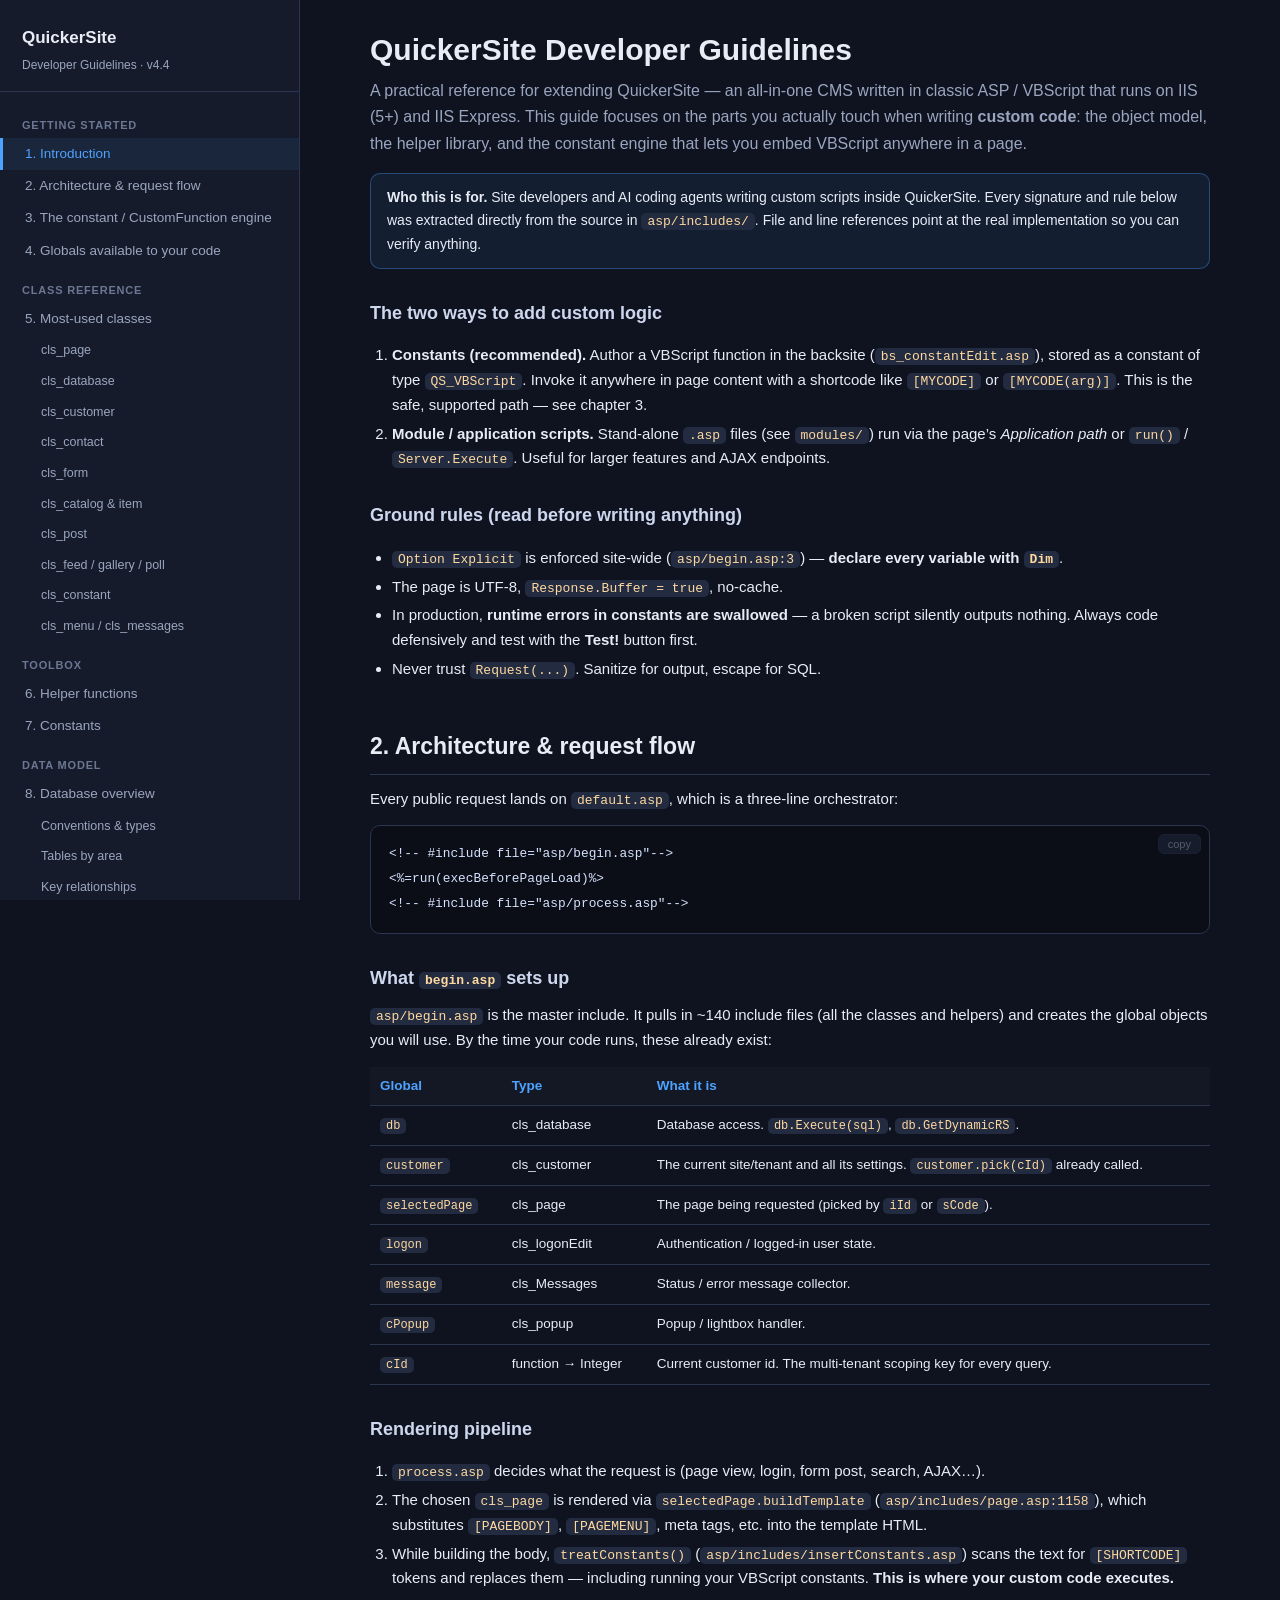
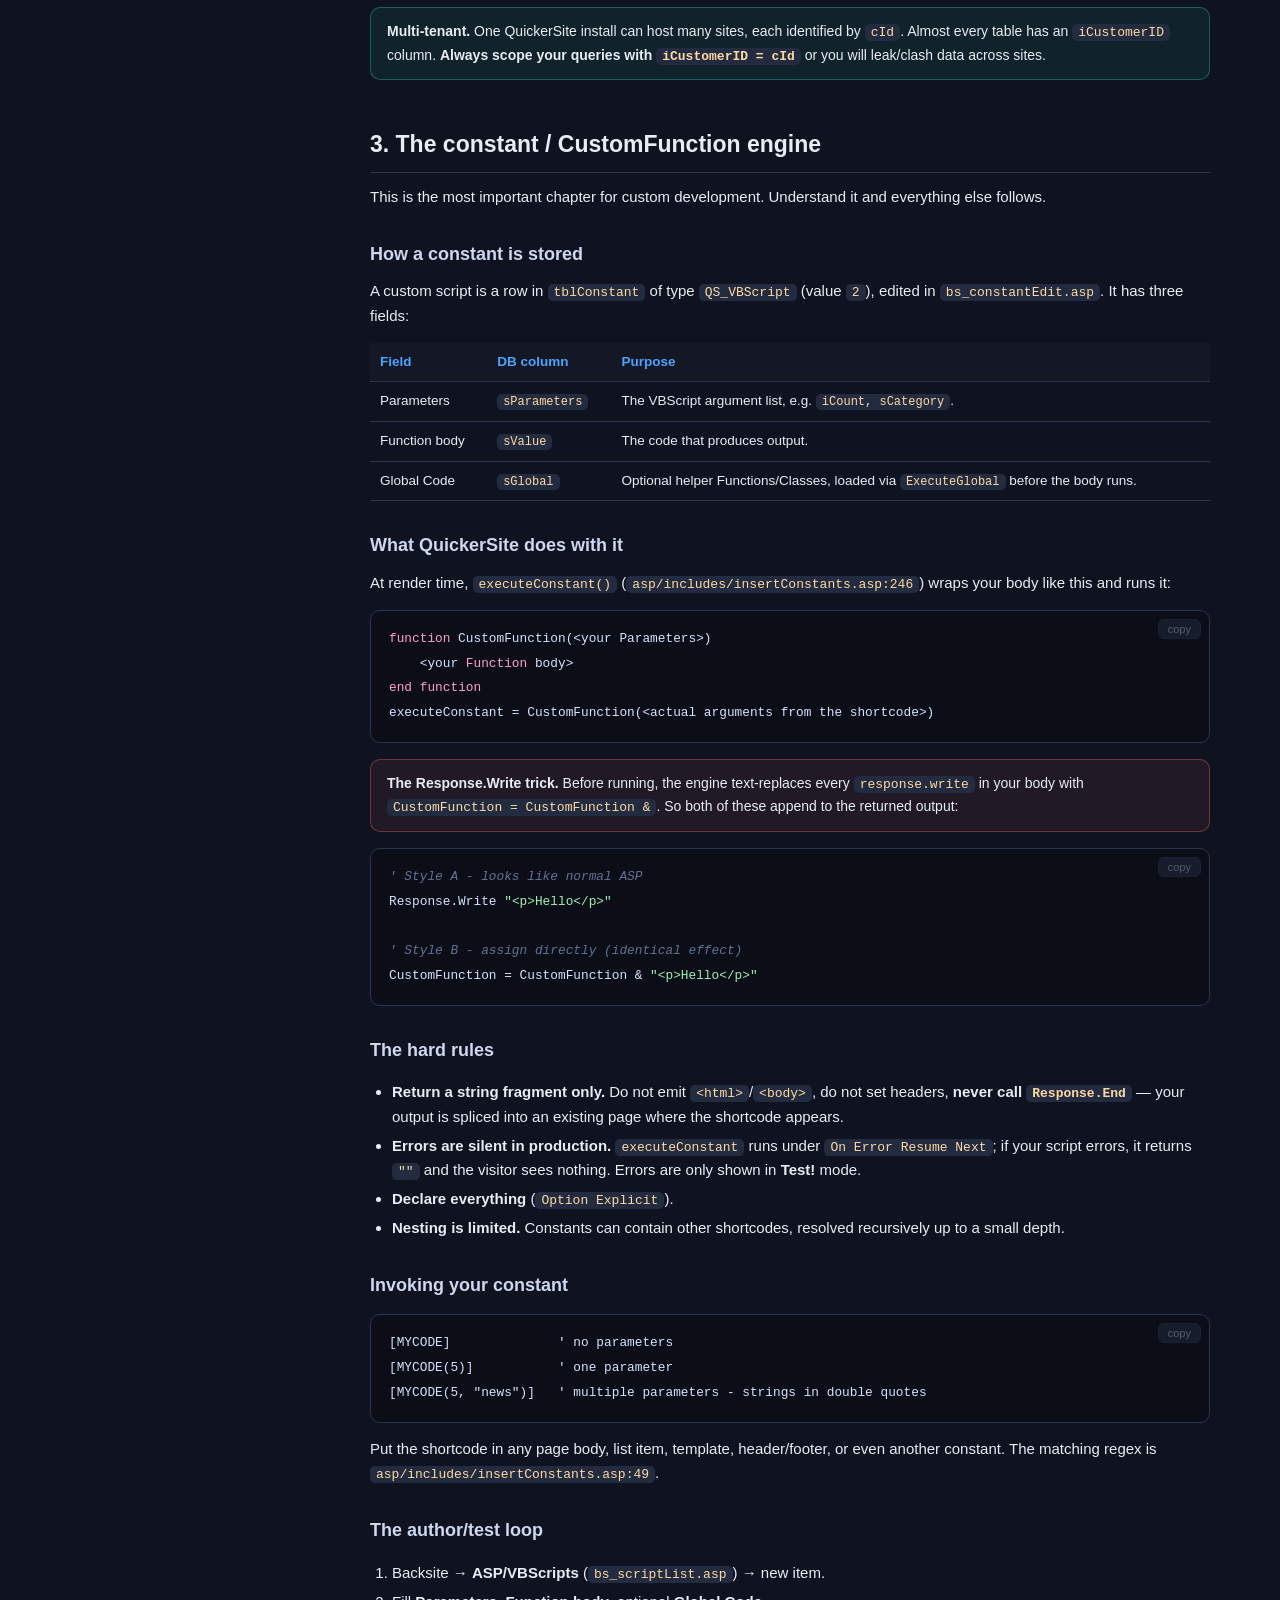
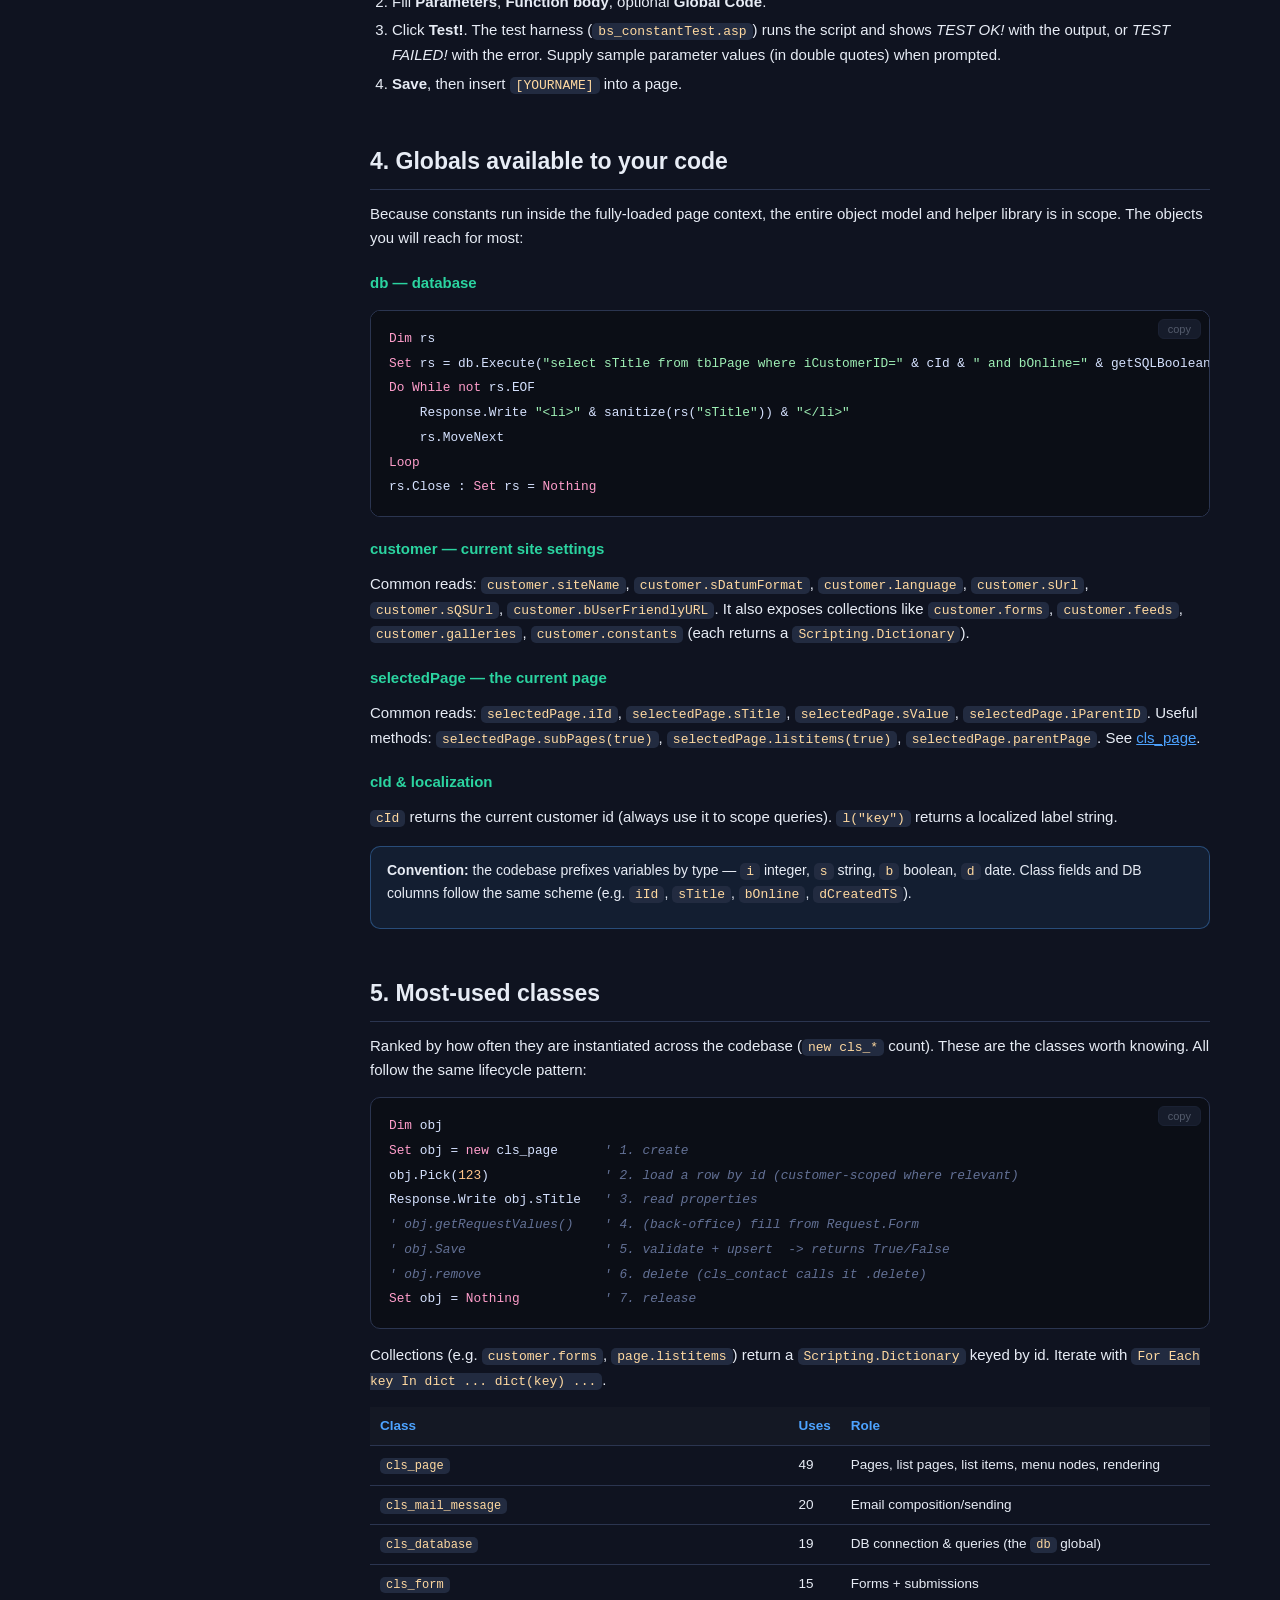
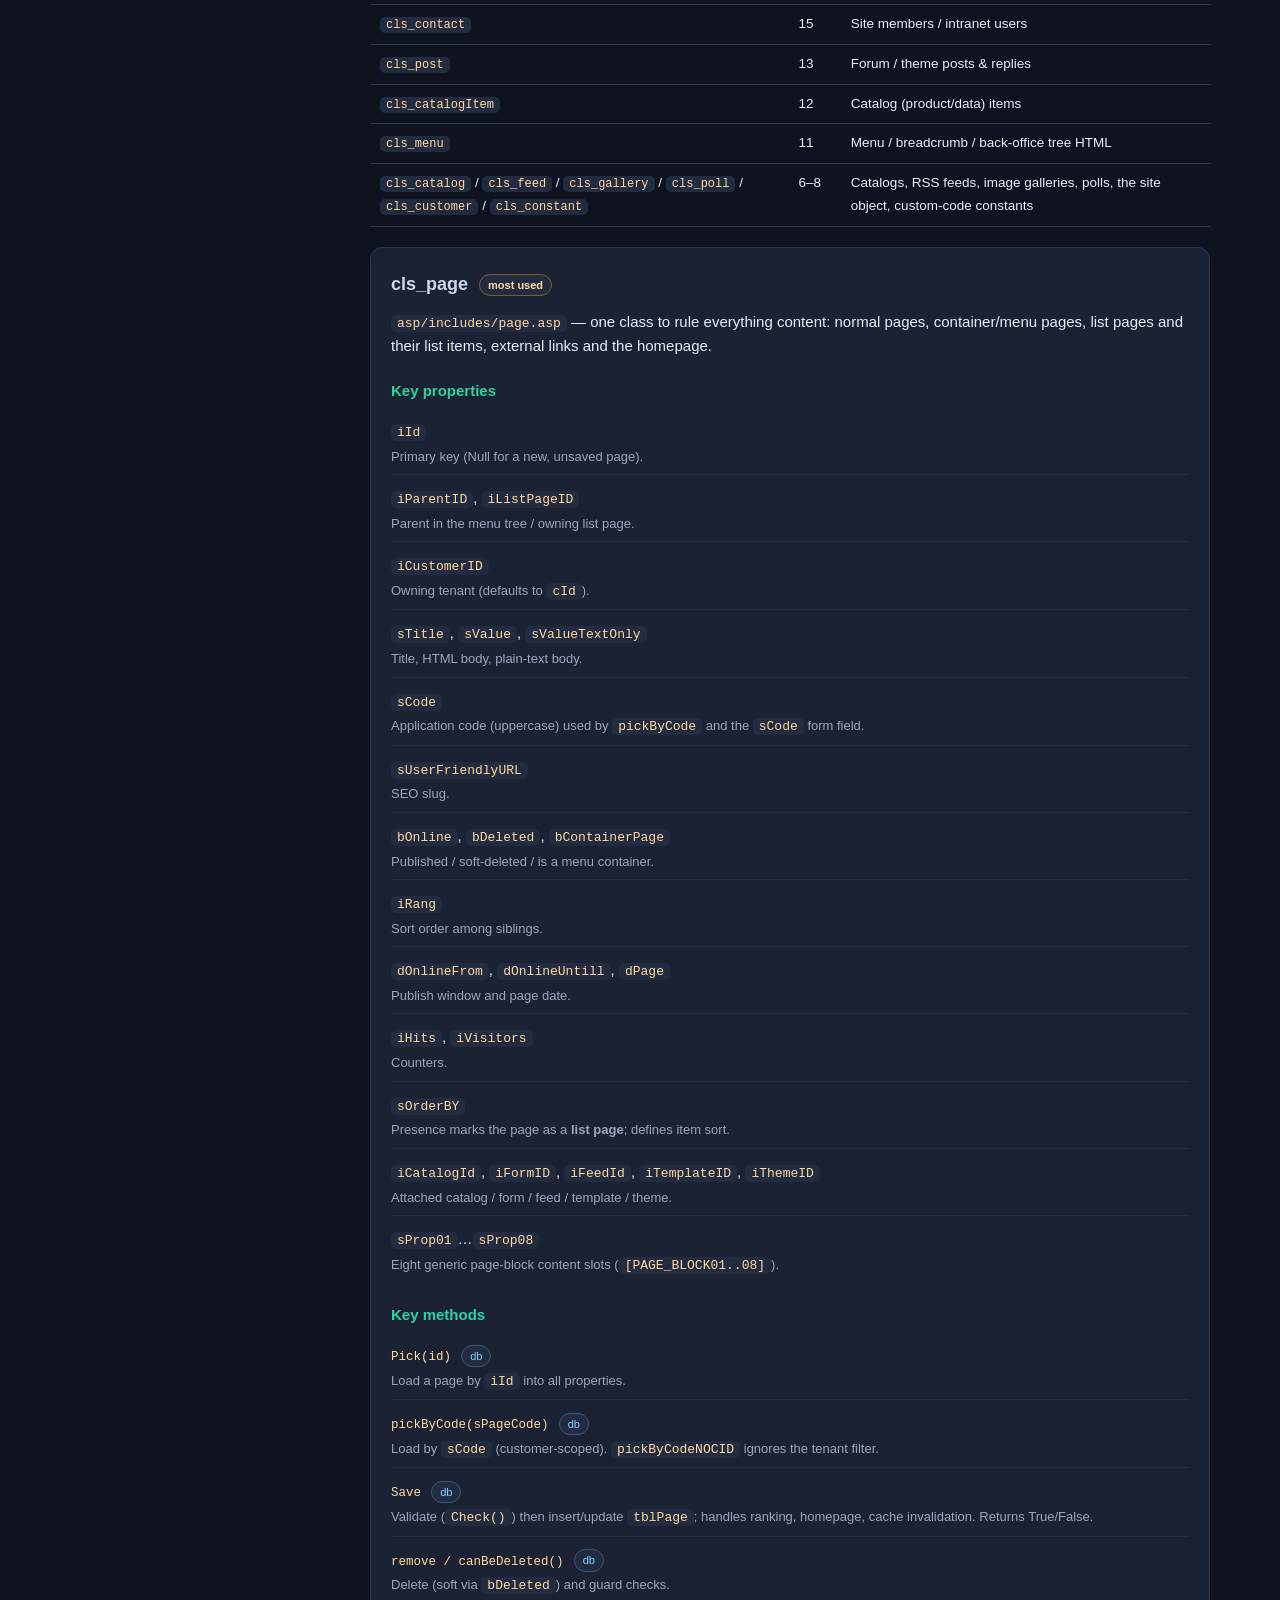
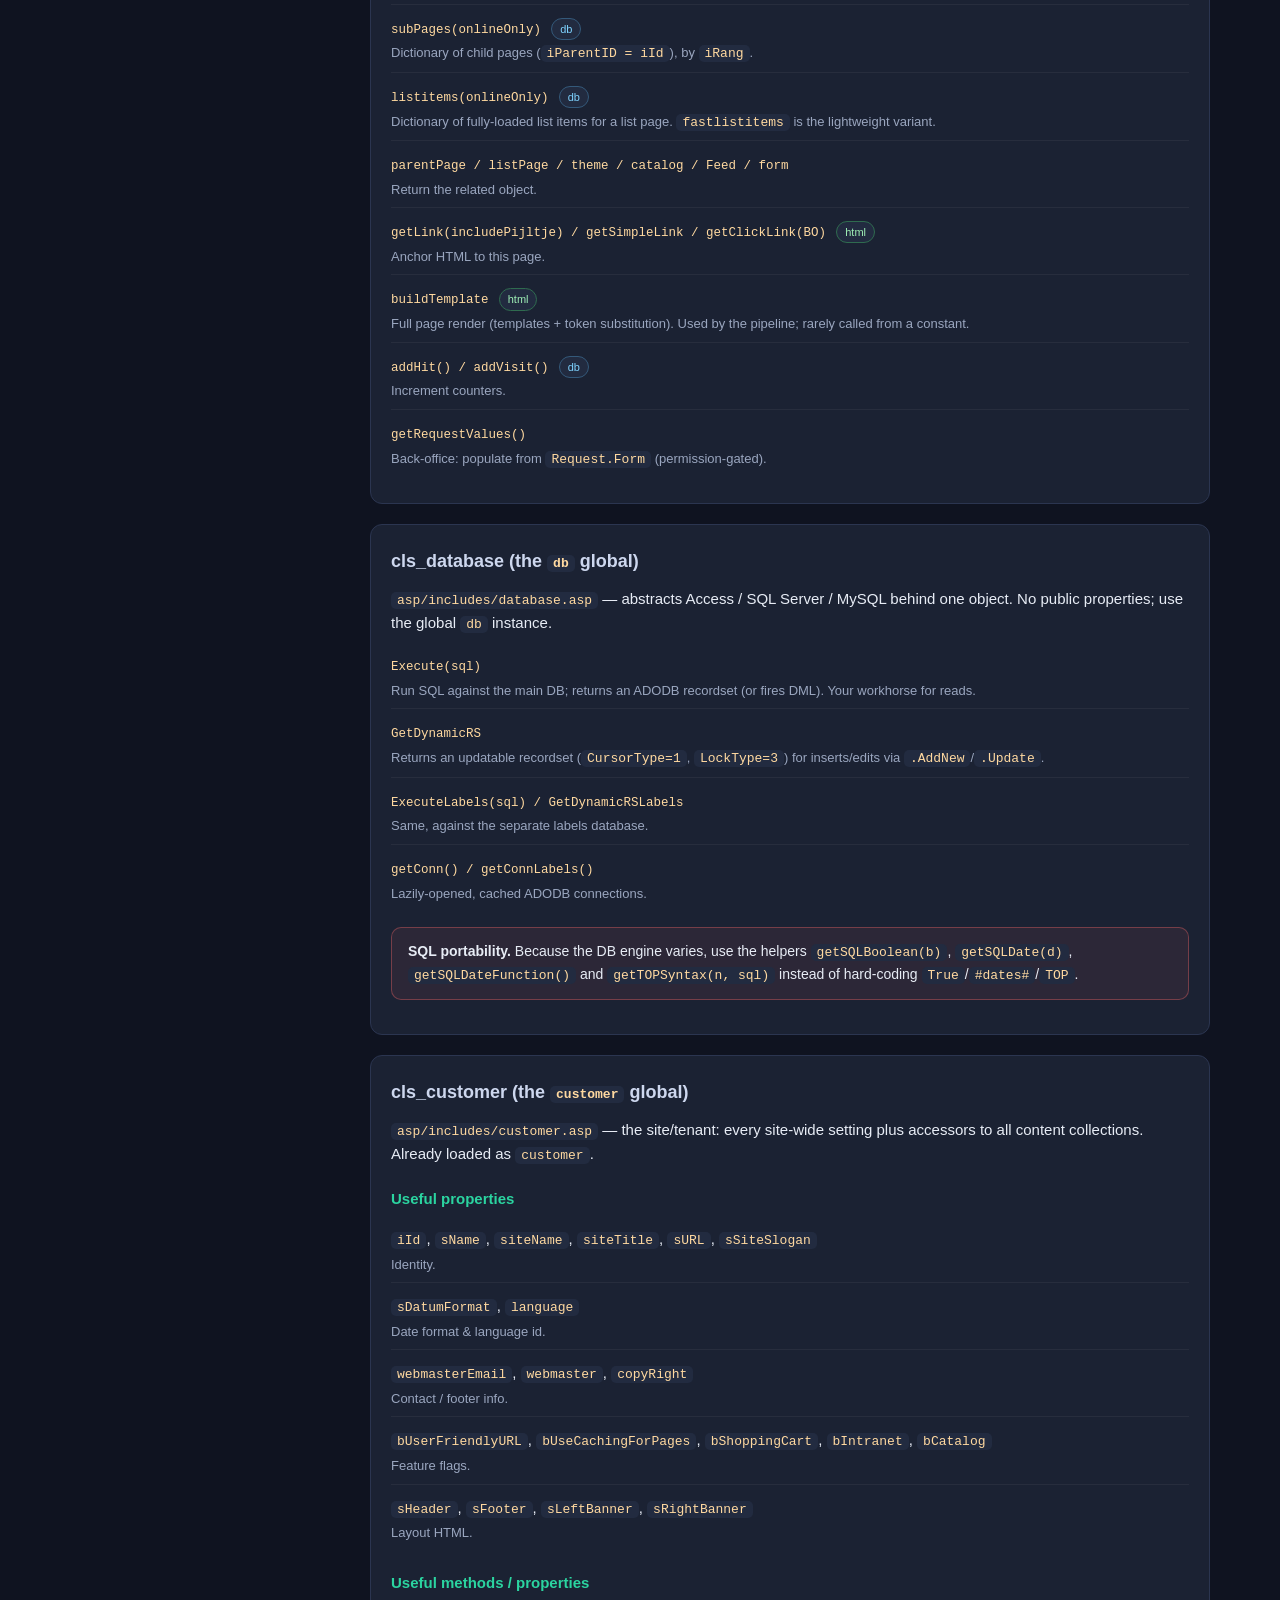
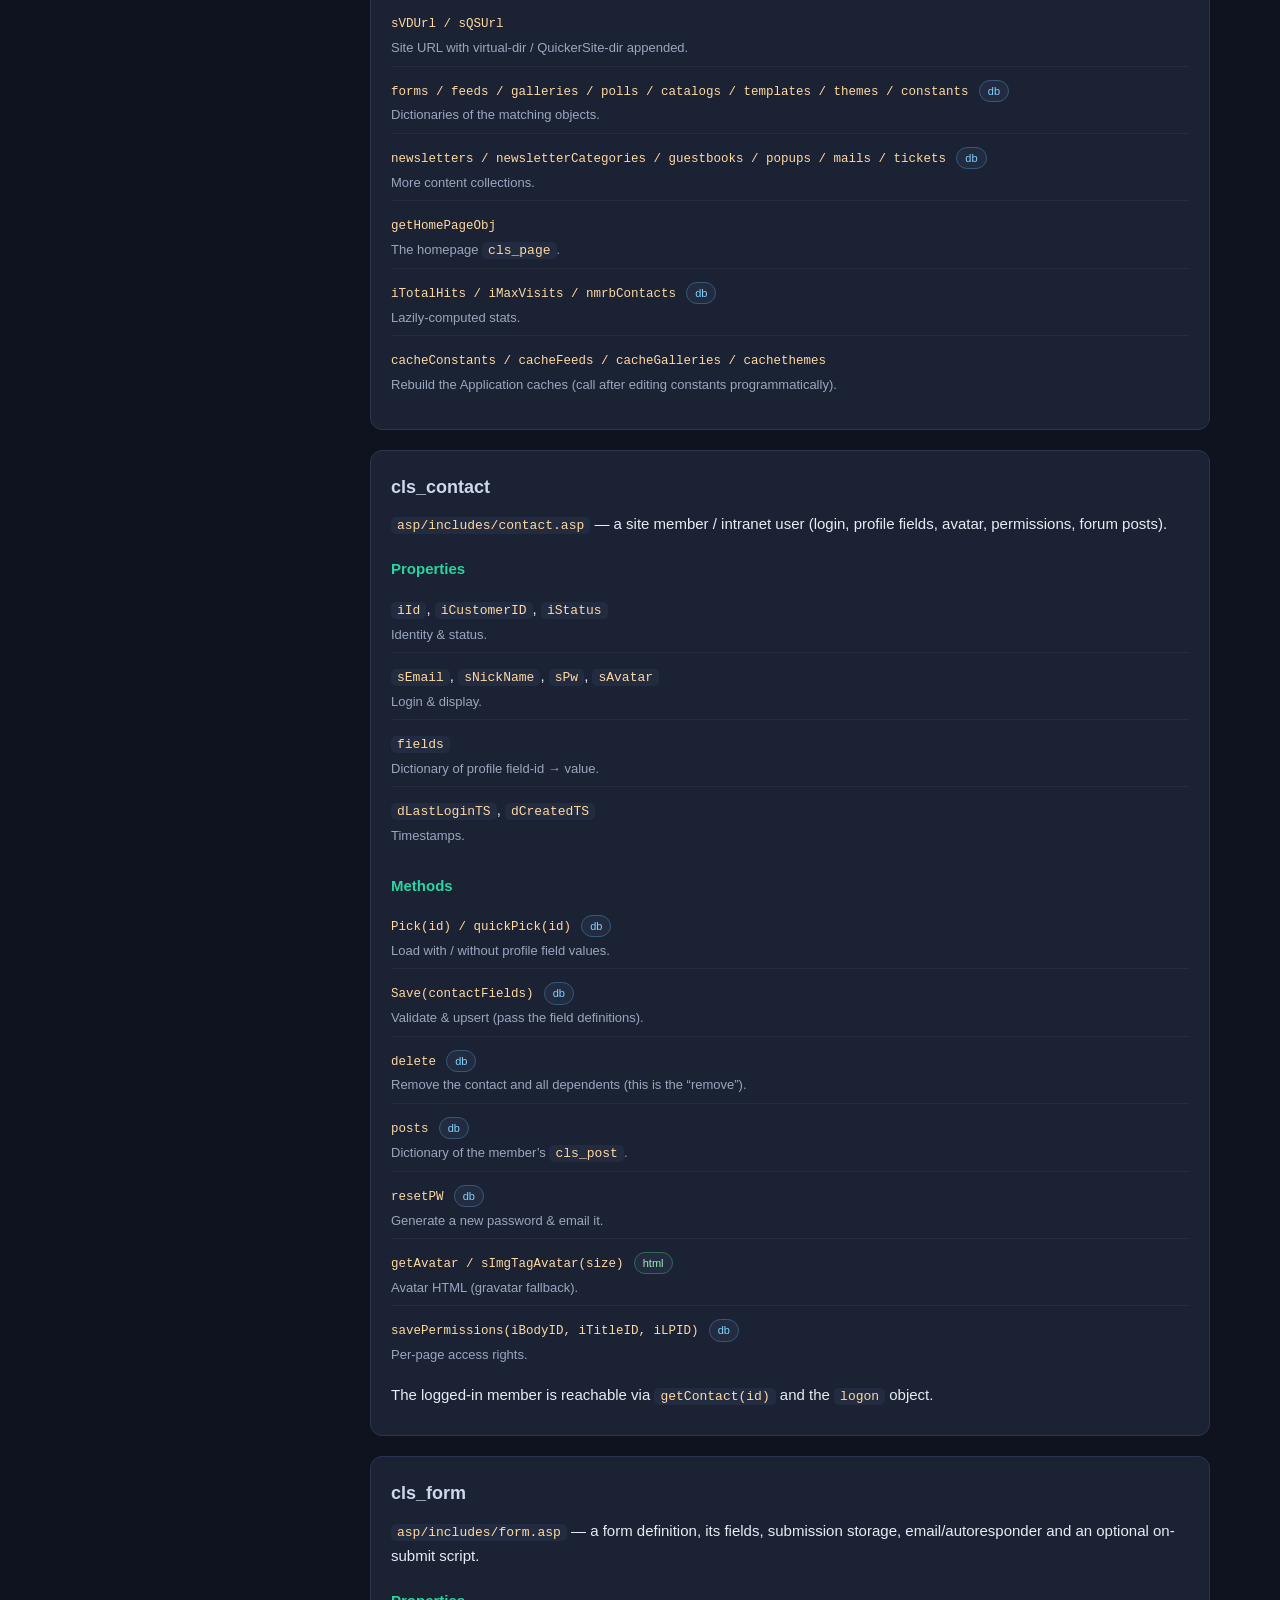
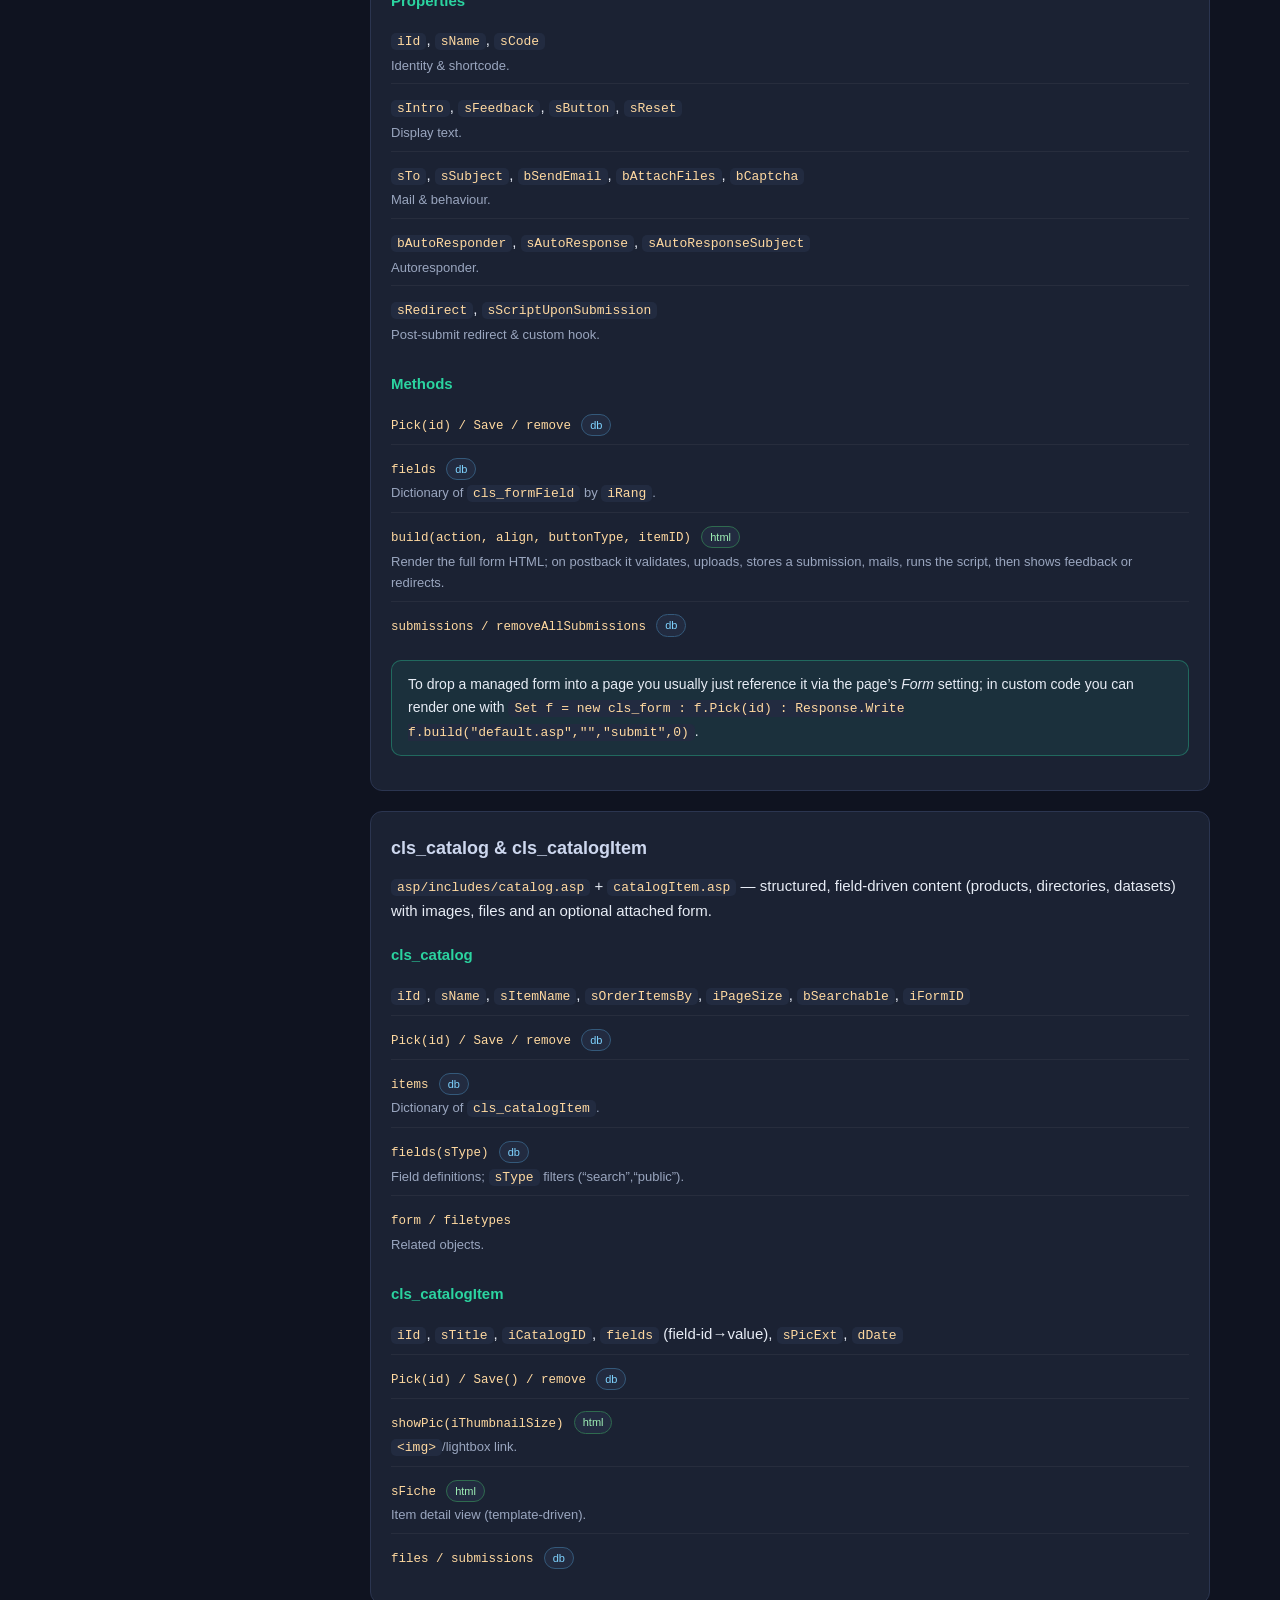
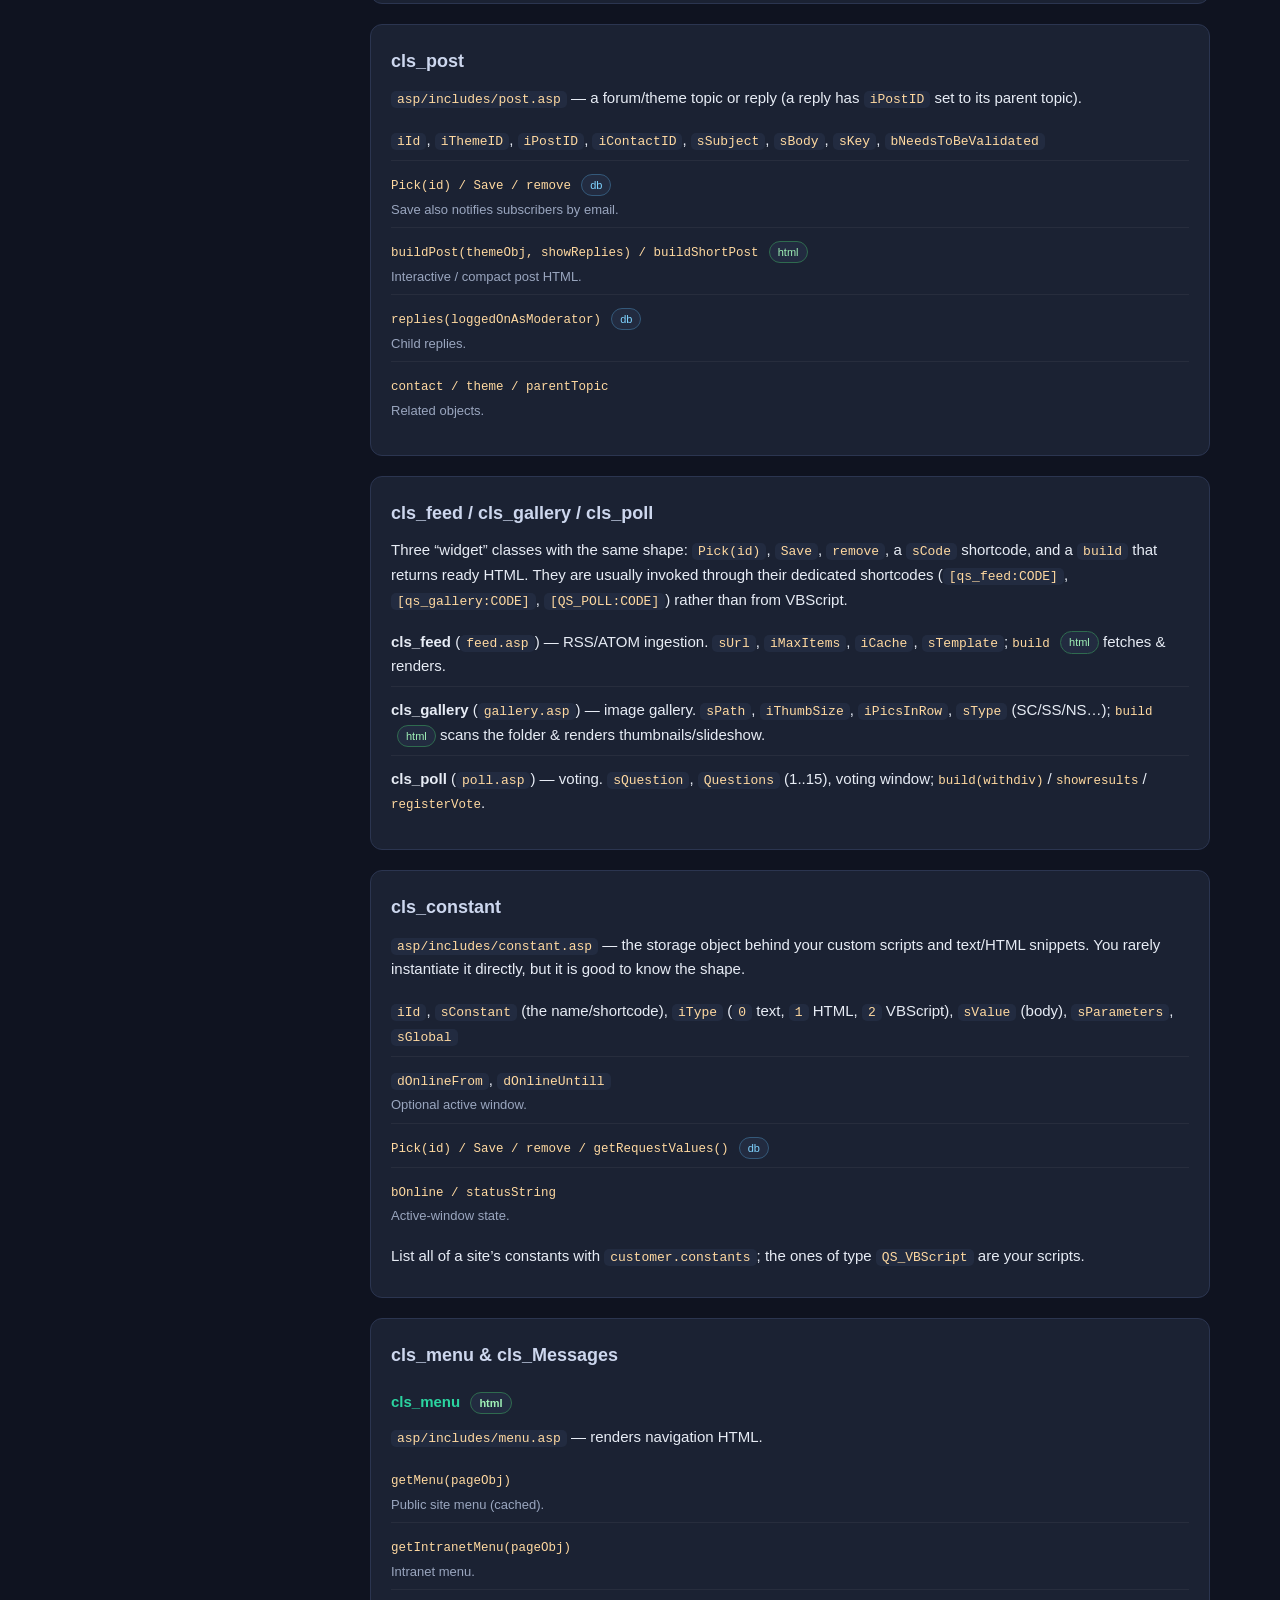
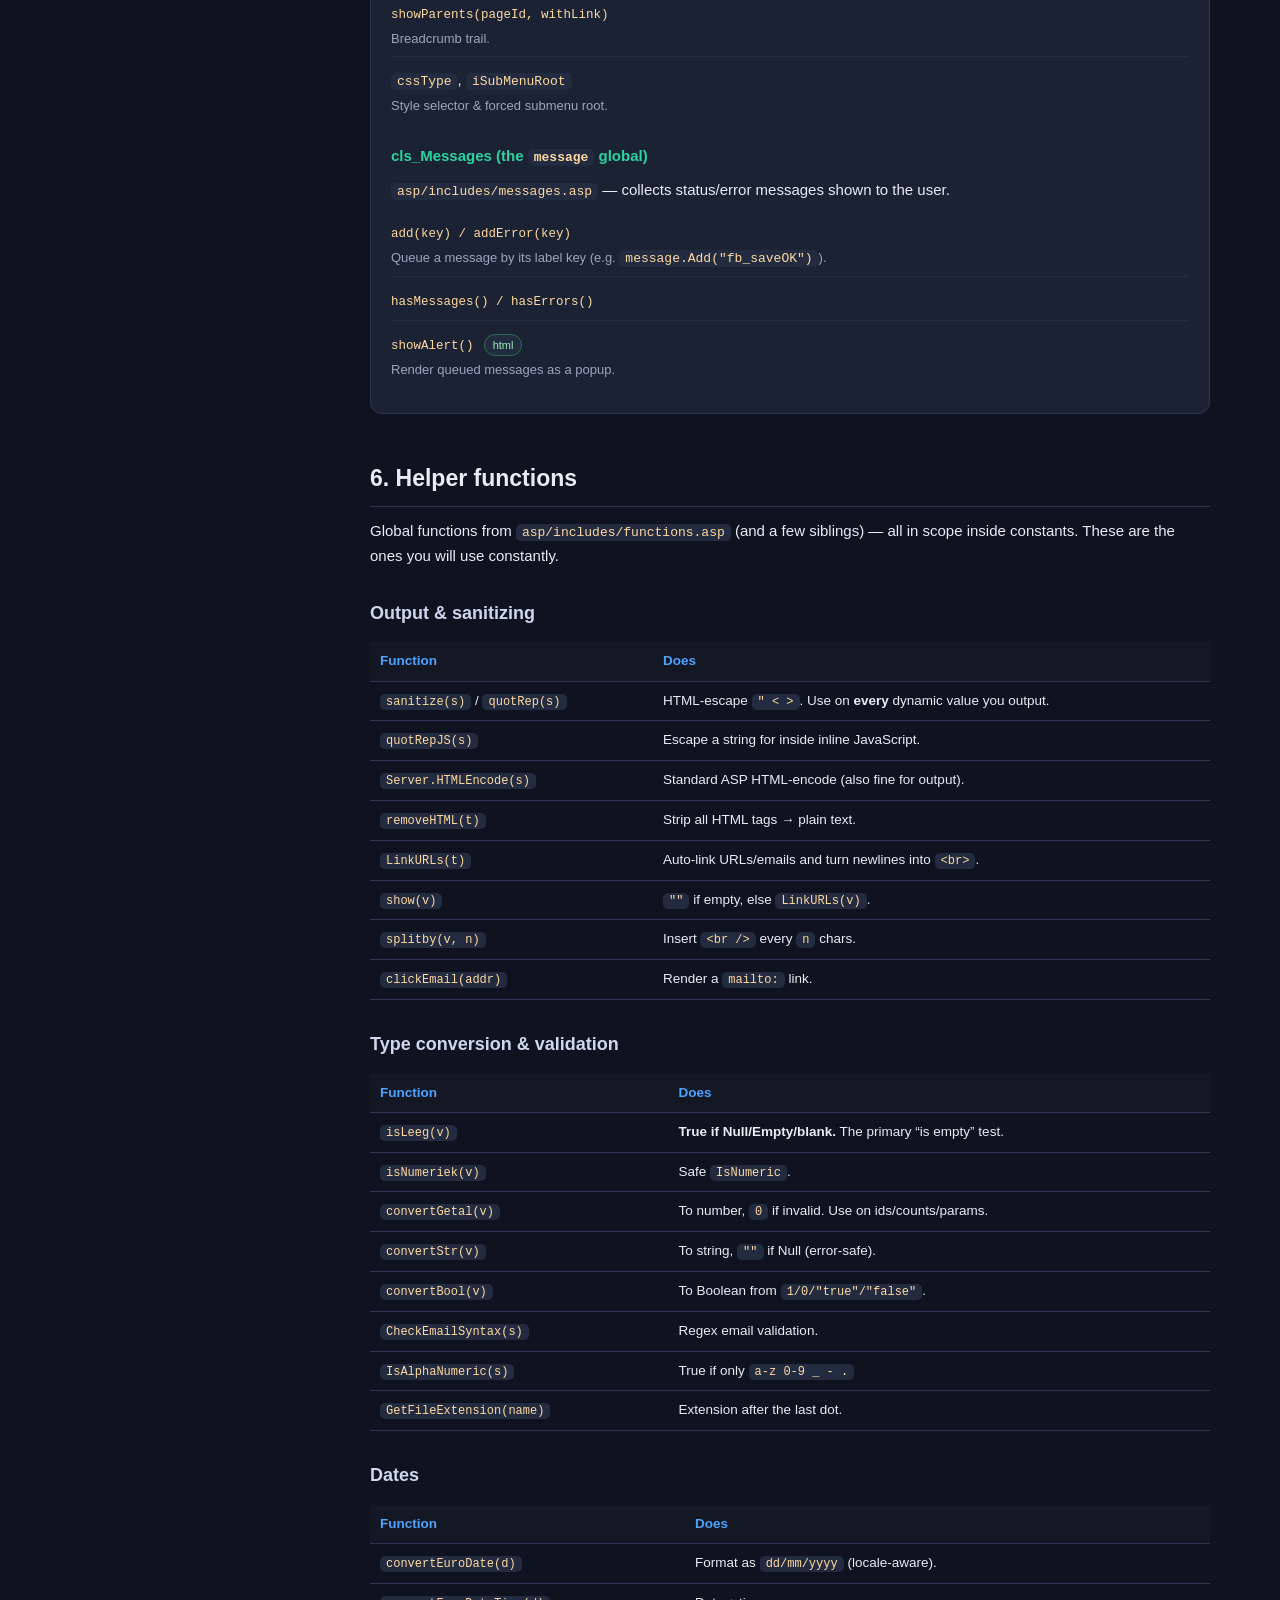
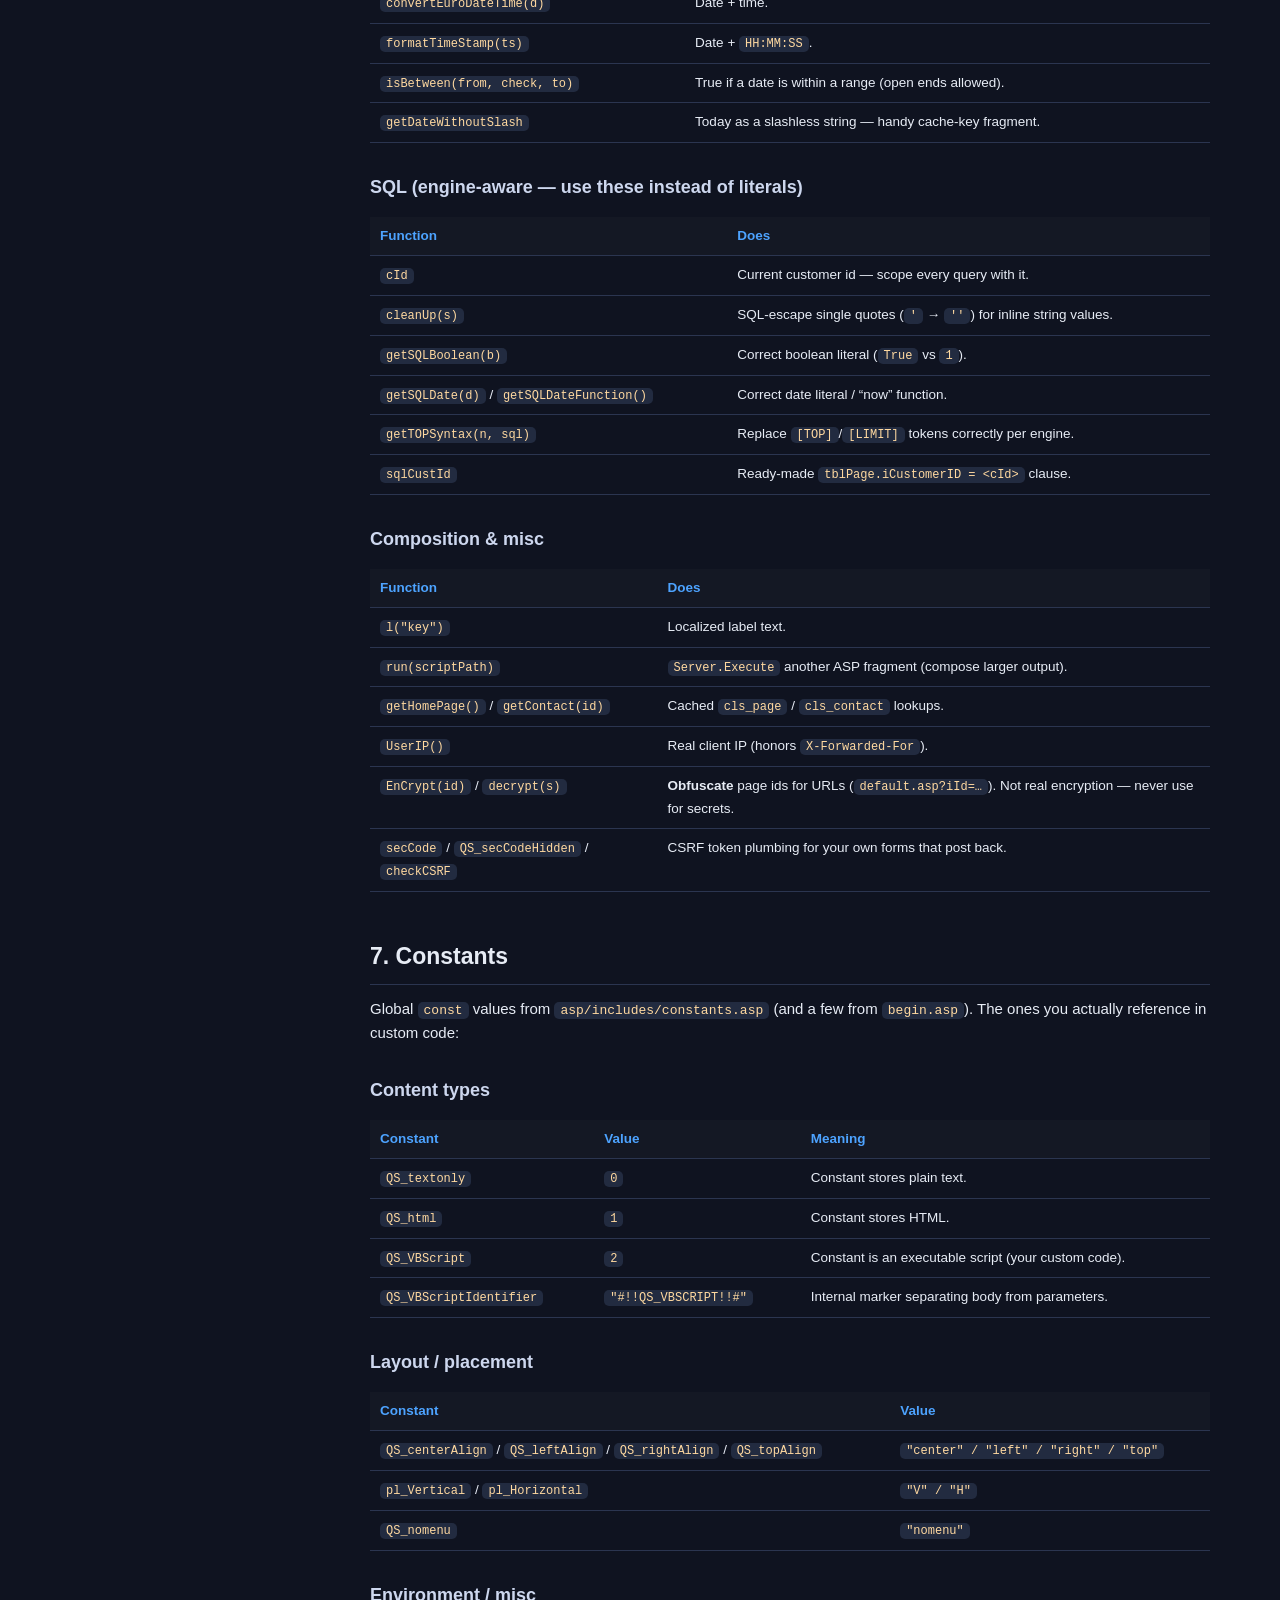
==== commit 23ebbdde: "Add files via upload" ====
--- a/docs/index.html
+++ b/docs/index.html
@@ -569,8 +569,7 @@
       <tr><td><code>secCode</code> / <code>QS_secCodeHidden</code> / <code>checkCSRF</code></td><td>CSRF token plumbing for your own forms that post back.</td></tr>
     </tbody>
   </table>
-  <div class="warn"><b>Bug note.</b> <code>QS_iFrameYT(input)</code> assigns its result to the wrong variable in
-    the source and returns nothing useful &mdash; build the YouTube <code>&lt;iframe&gt;</code> yourself if you need it.</div>
+ 
 </section>
 
 <!-- ====================== 7. CONSTANTS ====================== -->
